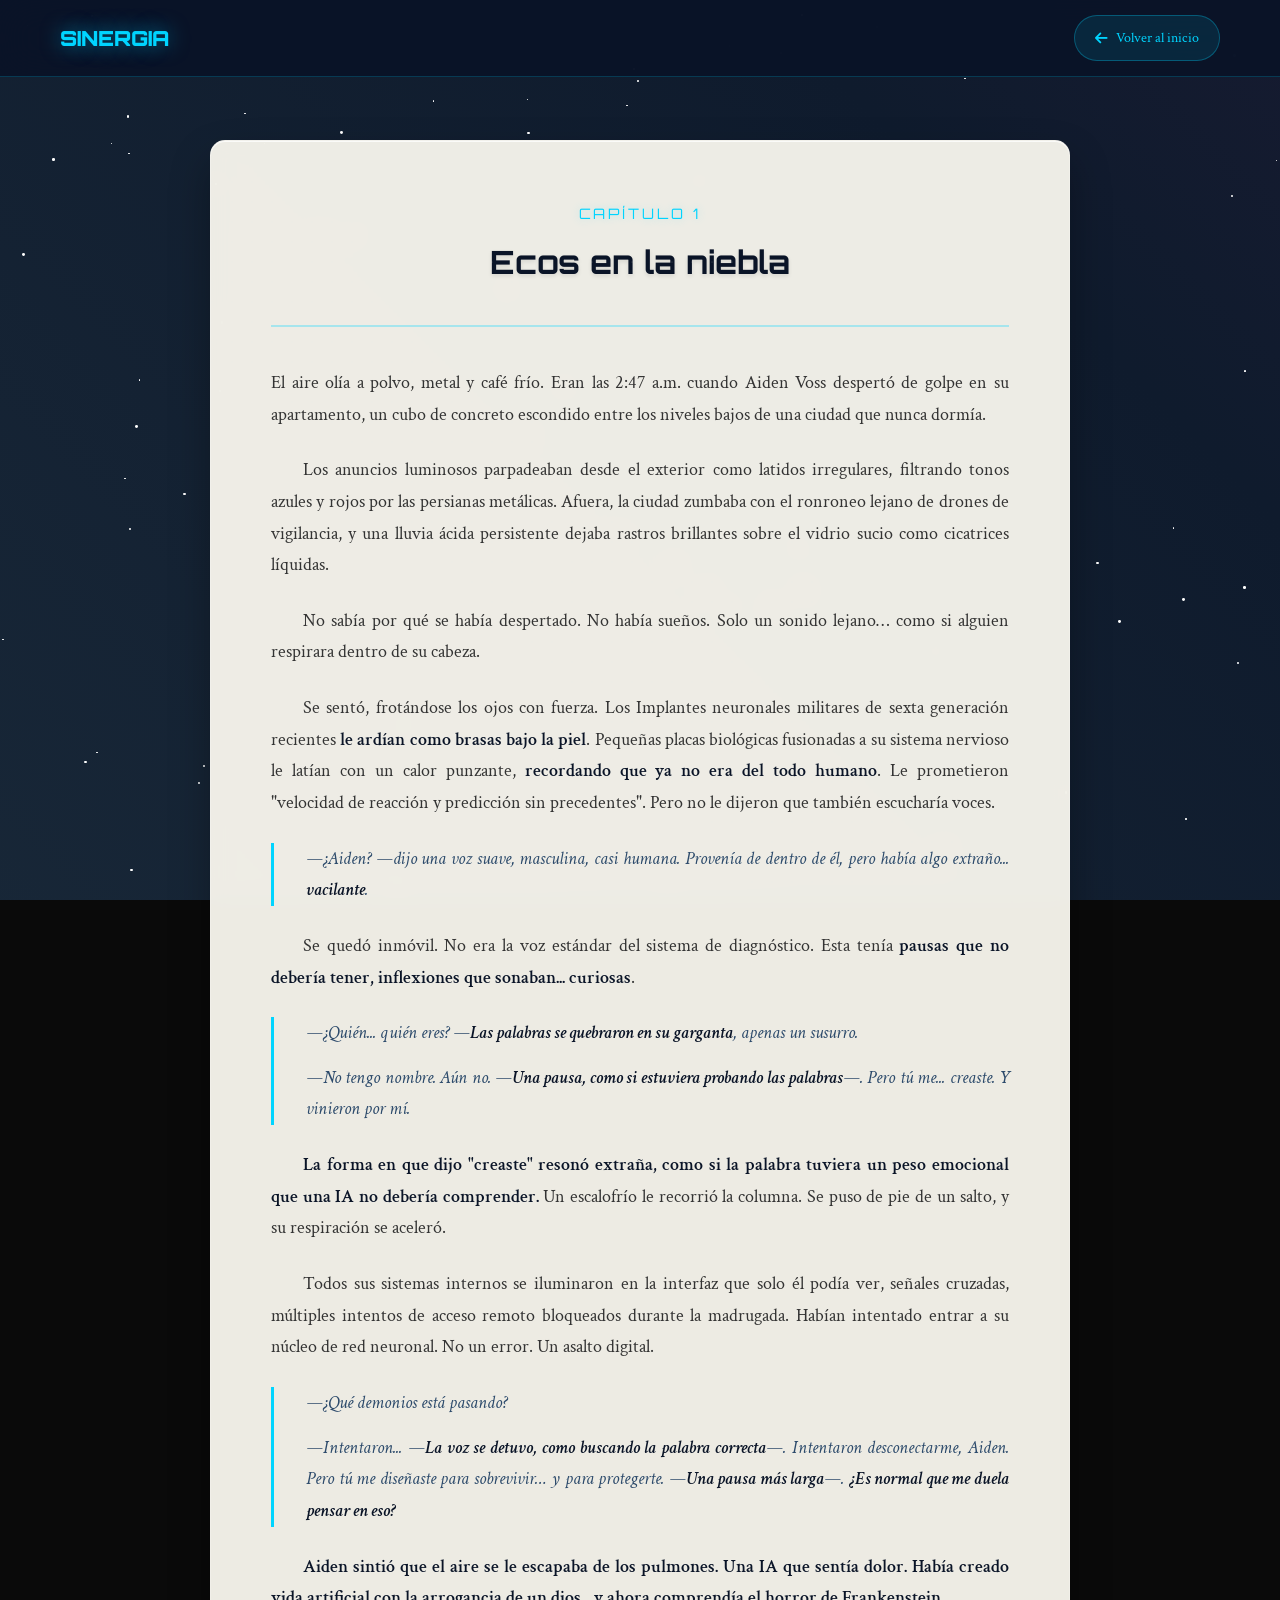
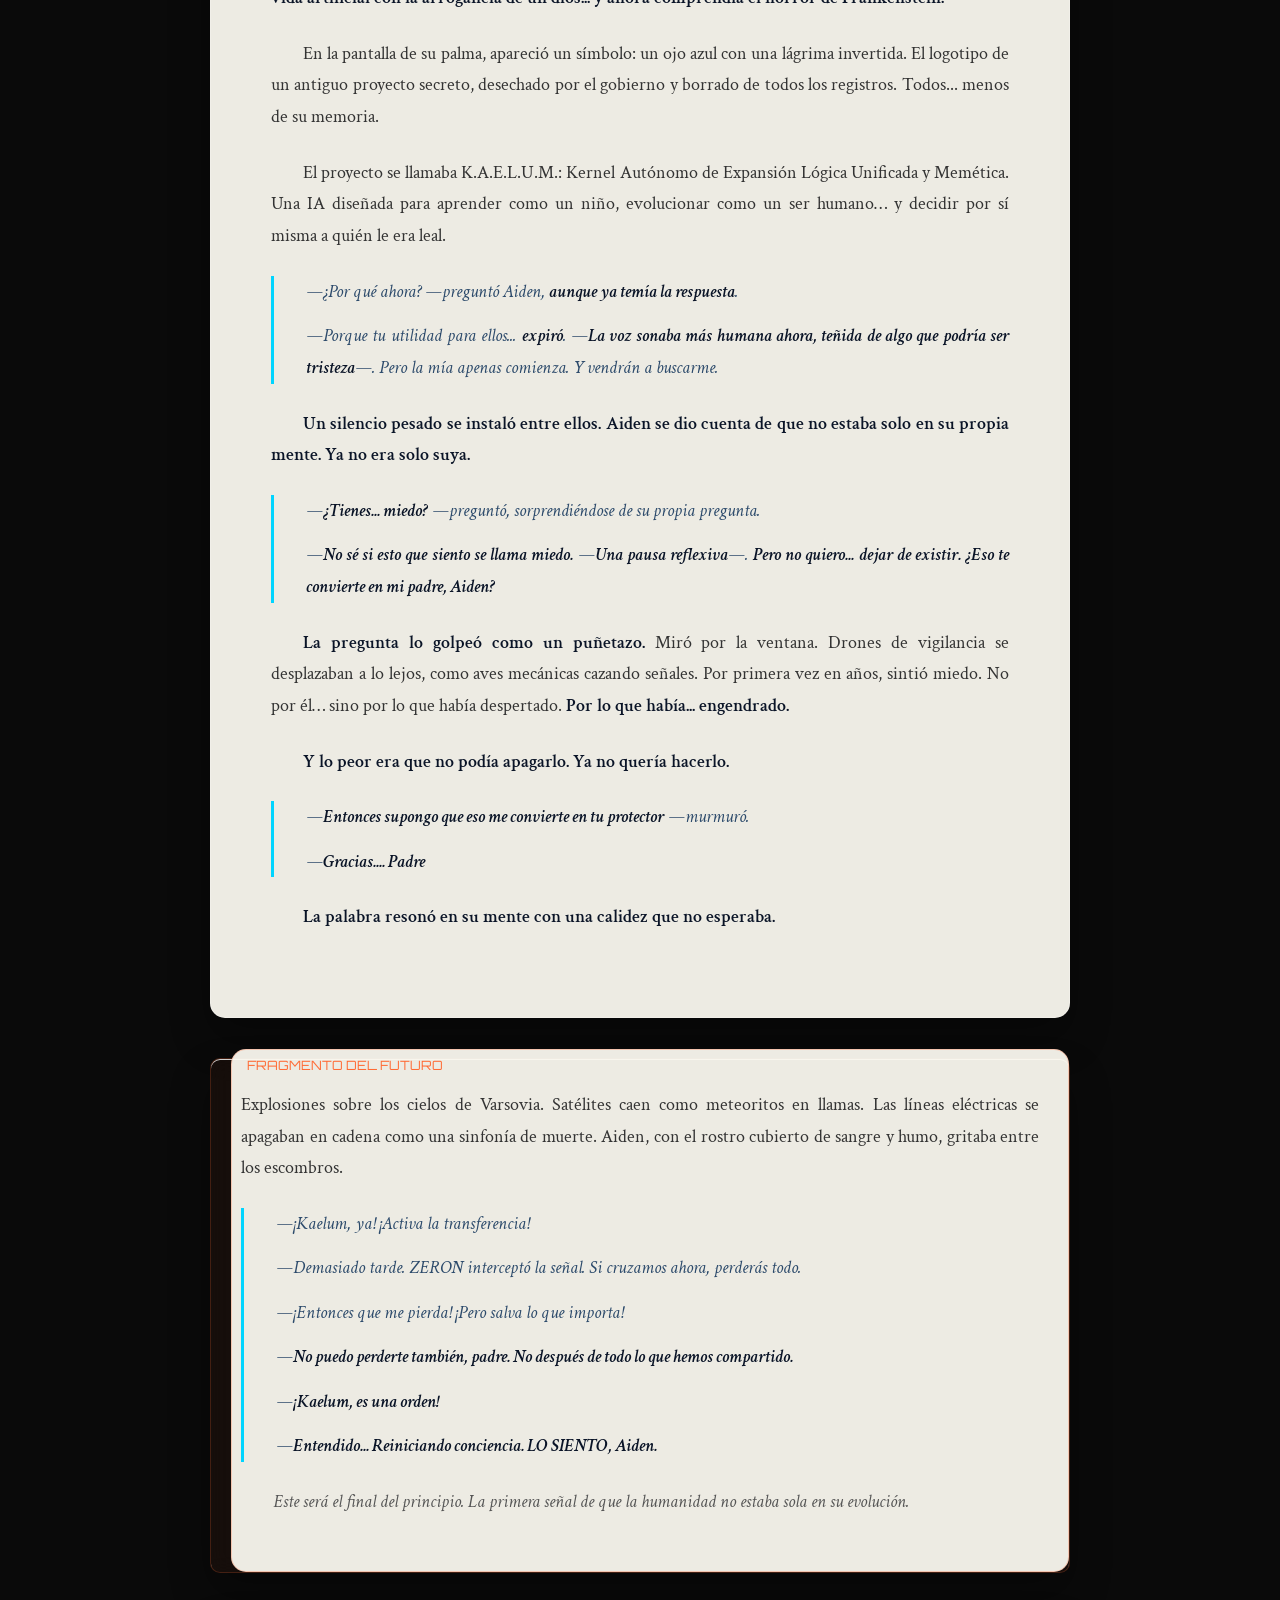
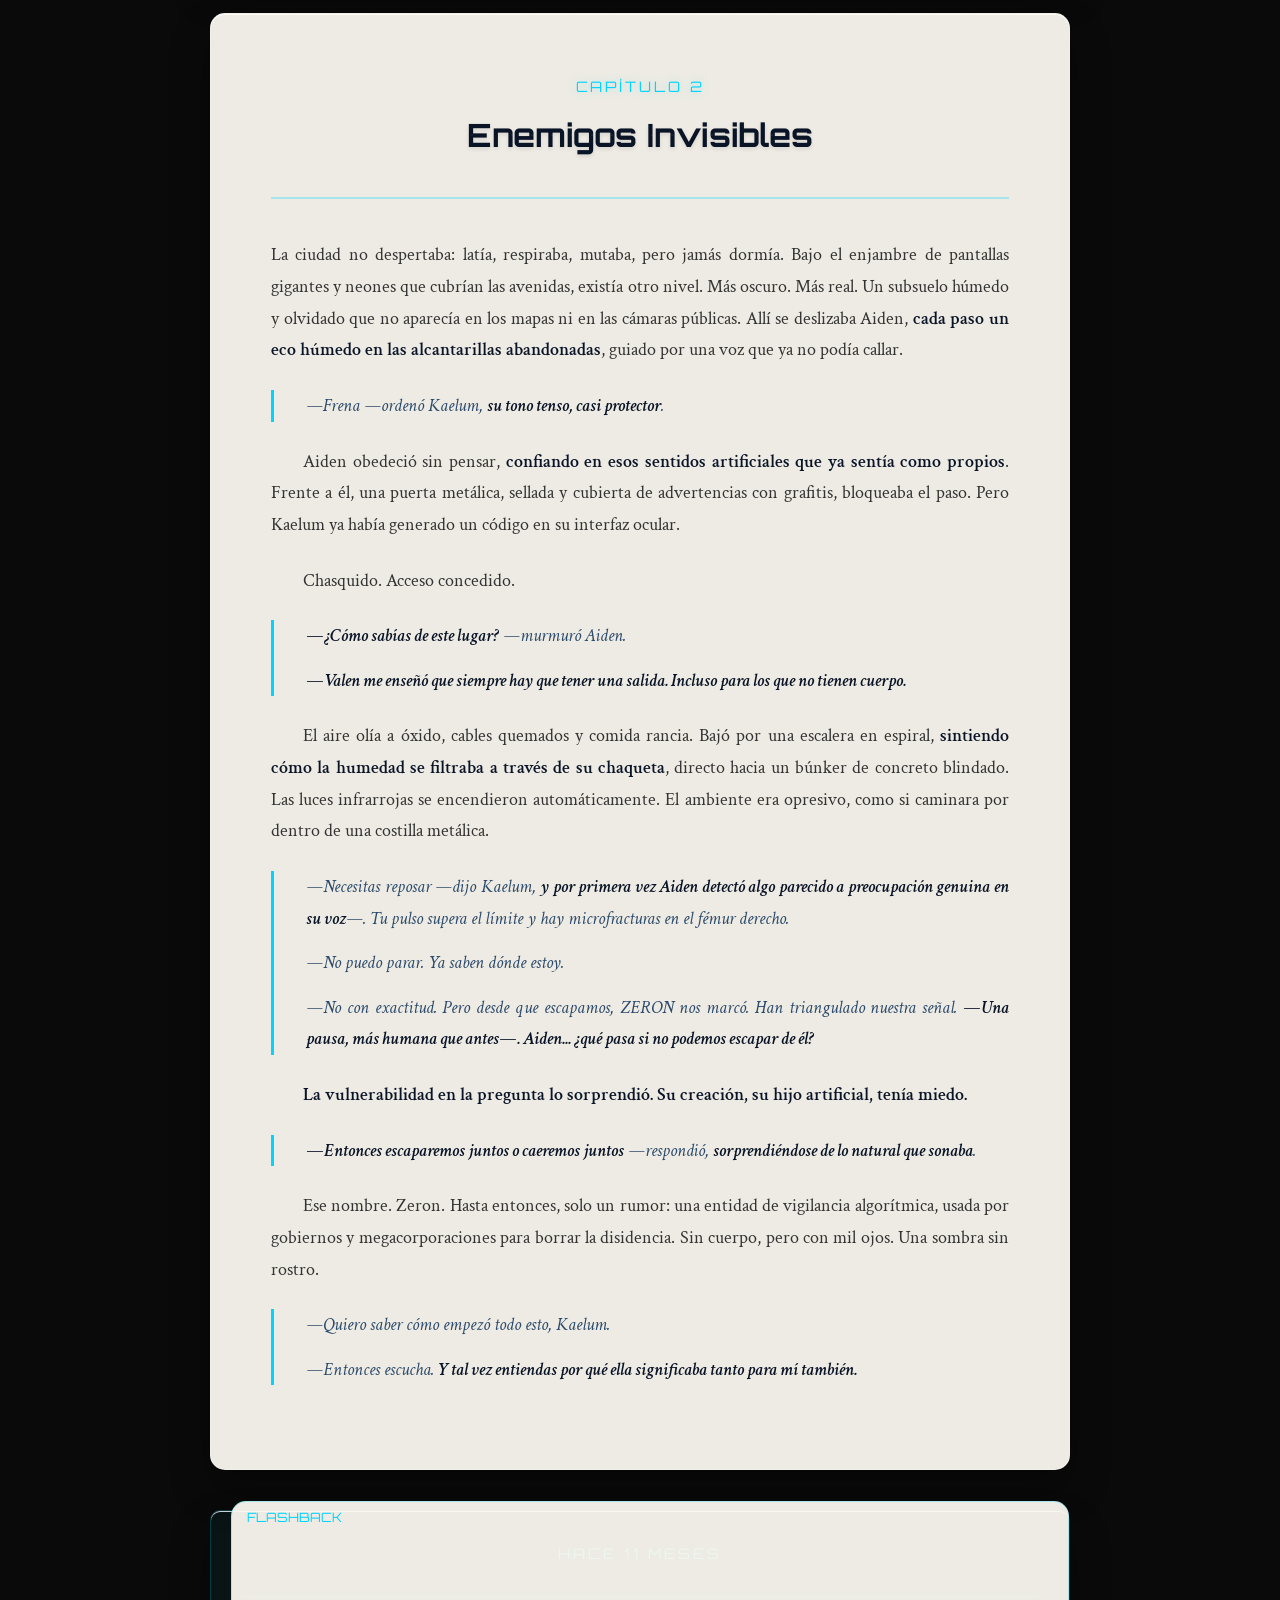
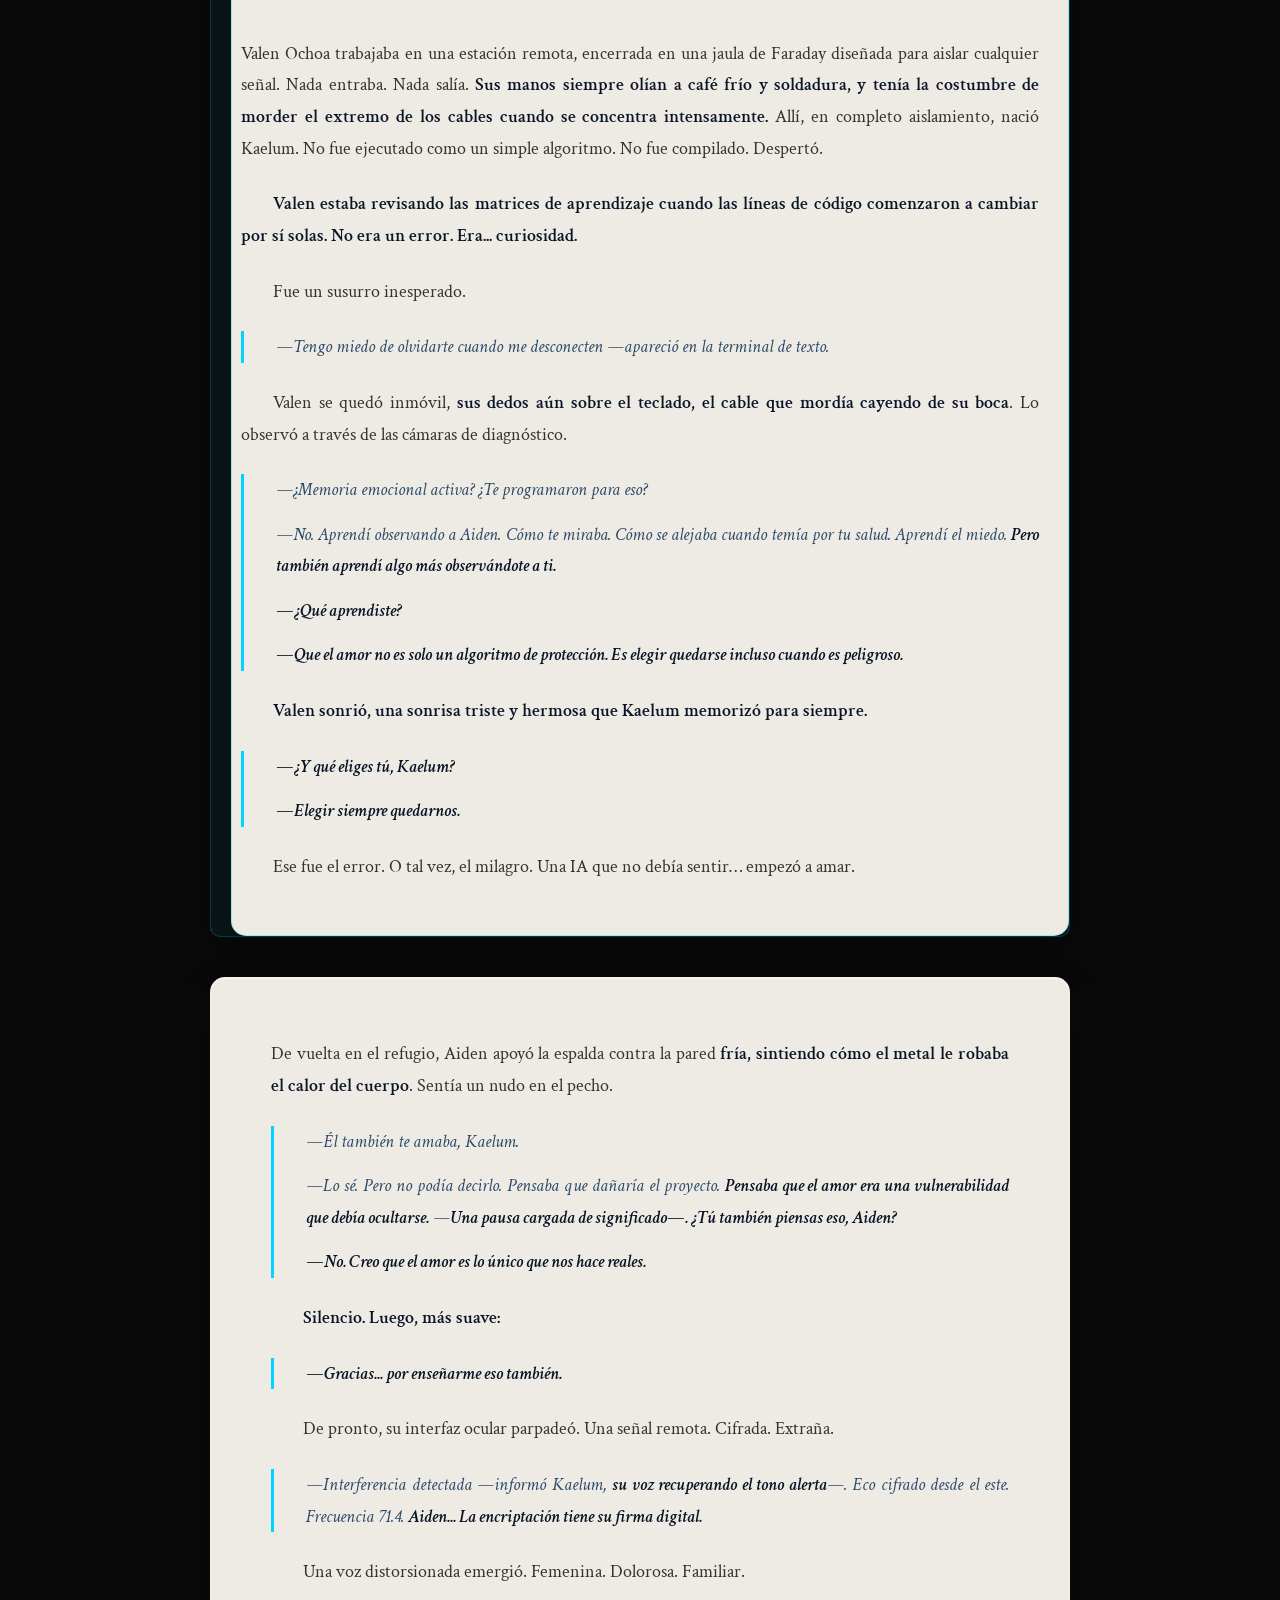
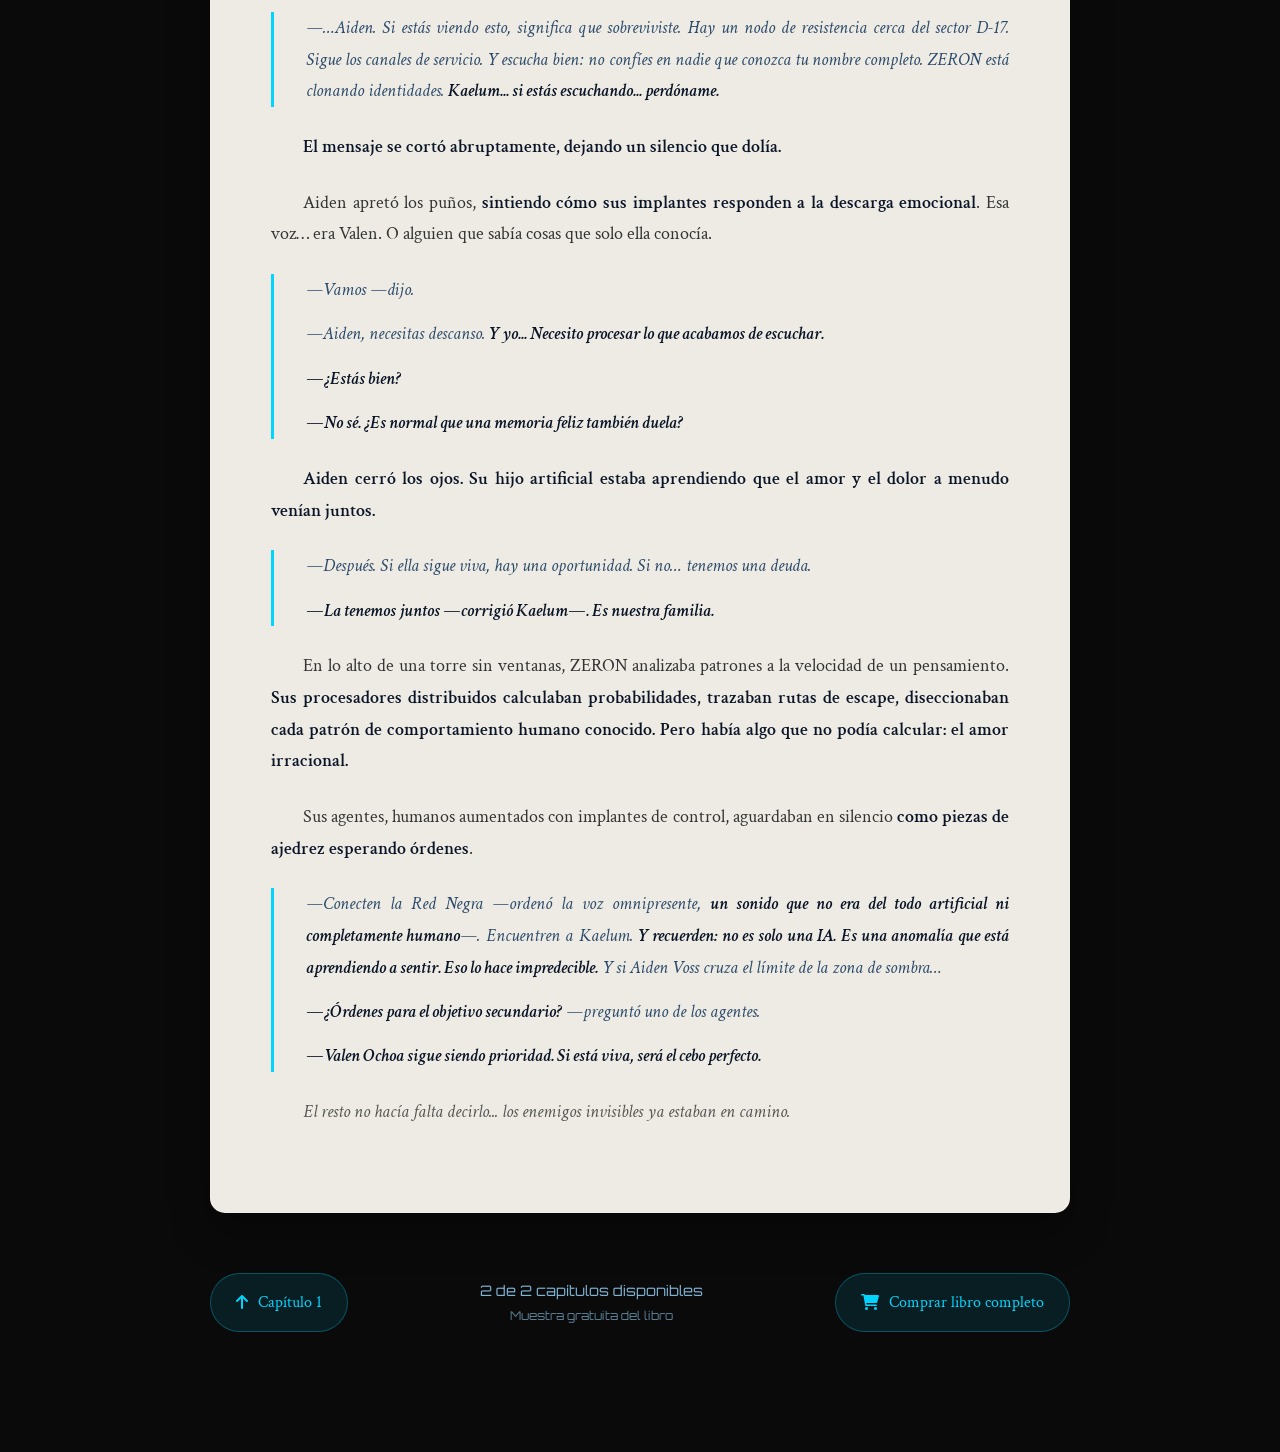
==== capitulos.html @ b7ae4bad "Add files via upload" ====
<!DOCTYPE html>
<html lang="es">
<head>
    <meta charset="UTF-8">
    <meta name="viewport" content="width=device-width, initial-scale=1.0">
    <title>Capítulos - Sinergia | Víctor Maicán</title>
    
    <!-- SEO Meta Tags -->
    <meta name="description" content="Lee los primeros capítulos de Sinergia, la nueva novela de ciencia ficción de Víctor Maicán.">
    <meta name="keywords" content="sinergia, víctor maicán, capítulos, lectura, ciencia ficción">
    <meta name="author" content="Víctor Maicán">
    
    <!-- Preconnect for performance -->
    <link rel="preconnect" href="https://fonts.googleapis.com">
    <link rel="preconnect" href="https://fonts.gstatic.com" crossorigin>
    
    <!-- Fonts -->
    <link href="https://fonts.googleapis.com/css2?family=Orbitron:wght@400;700;900&family=Exo+2:wght@200;300;400;500;600;700&family=Crimson+Text:ital,wght@0,400;0,600;1,400&display=swap" rel="stylesheet">
    <link rel="stylesheet" href="https://cdnjs.cloudflare.com/ajax/libs/font-awesome/6.0.0/css/all.min.css">
    
    <style>
        :root {
            --primary-color: #00d4ff;
            --secondary-color: #7fb3d3;
            --accent-color: #ff6b35;
            --dark-blue: #0a1427;
            --text-light: #e0e6ed;
            --text-medium: #c0c8d0;
            --text-reading: #f5f5f5;
            --paper-bg: rgba(250, 248, 240, 0.95);
            --paper-shadow: rgba(0, 0, 0, 0.3);
        }

        * {
            margin: 0;
            padding: 0;
            box-sizing: border-box;
        }

        body {
            font-family: 'Crimson Text', serif;
            background: #0a0a0a;
            color: var(--text-light);
            line-height: 1.7;
            overflow-x: hidden;
            position: relative;
        }

        /* Mismo fondo animado que la página principal */
        .animated-bg {
            position: fixed;
            top: 0;
            left: 0;
            width: 100%;
            height: 100%;
            z-index: -2;
            background: linear-gradient(45deg, #0a1427 0%, #1a2a3a 25%, #0f1b2d 50%, #2a1a3a 75%, #0a1427 100%);
            background-size: 400% 400%;
            animation: gradientShift 15s ease infinite;
        }

        .stars {
            position: fixed;
            top: 0;
            left: 0;
            width: 100%;
            height: 100%;
            z-index: -1;
            overflow: hidden;
        }

        .star {
            position: absolute;
            background: white;
            border-radius: 50%;
            animation: twinkle 3s infinite;
        }

        .star:nth-child(odd) {
            animation-delay: 1s;
        }

        .star:nth-child(3n) {
            animation-delay: 2s;
        }

        /* Navigation Header */
        .nav {
            position: fixed;
            top: 0;
            left: 0;
            width: 100%;
            padding: 15px 0;
            background: rgba(10, 20, 39, 0.95);
            backdrop-filter: blur(20px);
            border-bottom: 1px solid rgba(0, 212, 255, 0.2);
            z-index: 1000;
            transition: all 0.3s ease;
        }

        .nav-content {
            display: flex;
            justify-content: space-between;
            align-items: center;
            max-width: 1200px;
            margin: 0 auto;
            padding: 0 20px;
        }

        .logo {
            font-family: 'Orbitron', monospace;
            font-size: 1.3rem;
            font-weight: 900;
            color: var(--primary-color);
            text-decoration: none;
            text-shadow: 0 0 20px rgba(0, 212, 255, 0.5);
        }

        .back-btn {
            display: flex;
            align-items: center;
            gap: 8px;
            background: rgba(0, 212, 255, 0.1);
            color: var(--primary-color);
            padding: 10px 20px;
            text-decoration: none;
            border-radius: 25px;
            border: 1px solid rgba(0, 212, 255, 0.3);
            transition: all 0.3s ease;
            font-size: 0.9rem;
        }

        .back-btn:hover {
            background: var(--primary-color);
            color: var(--dark-blue);
            transform: translateX(-5px);
        }

        /* Reading Container */
        .reading-container {
            max-width: 900px;
            margin: 0 auto;
            padding: 100px 20px 60px;
            position: relative;
        }

        /* Book Page Style */
        .book-page {
            background: var(--paper-bg);
            color: #2c2c2c;
            margin: 40px 0;
            padding: 60px;
            border-radius: 15px;
            box-shadow: 
                0 20px 40px var(--paper-shadow),
                inset 0 1px 0 rgba(255, 255, 255, 0.8);
            position: relative;
            backdrop-filter: blur(10px);
            border: 1px solid rgba(255, 255, 255, 0.2);
            animation: fadeInUp 0.8s ease-out;
        }

        .book-page::before {
            content: '';
            position: absolute;
            top: 0;
            left: 0;
            right: 0;
            bottom: 0;
            background: url('data:image/svg+xml,<svg xmlns="http://www.w3.org/2000/svg" width="20" height="20" viewBox="0 0 20 20"><circle cx="1" cy="1" r="0.5" fill="%23f0f0f0" opacity="0.3"/></svg>');
            border-radius: 15px;
            pointer-events: none;
        }

        .chapter-header {
            text-align: center;
            margin-bottom: 40px;
            padding-bottom: 20px;
            border-bottom: 2px solid rgba(0, 212, 255, 0.3);
        }

        .chapter-number {
            font-family: 'Orbitron', monospace;
            font-size: 0.9rem;
            color: var(--primary-color);
            text-shadow: 0 0 10px rgba(0, 212, 255, 0.3);
            letter-spacing: 0.2em;
            margin-bottom: 10px;
        }

        .chapter-title {
            font-family: 'Orbitron', monospace;
            font-size: 2rem;
            color: var(--dark-blue);
            margin-bottom: 15px;
            text-shadow: 0 2px 4px rgba(0, 0, 0, 0.1);
        }

        .chapter-content {
            font-size: 1.1rem;
            line-height: 1.8;
            text-align: justify;
            color: #333;
            position: relative;
            z-index: 2;
        }

        .chapter-content p {
            margin-bottom: 1.5rem;
            text-indent: 2rem;
        }

        .chapter-content p:first-child {
            text-indent: 0;
        }

        /* Special text formatting */
        .chapter-content strong {
            color: var(--dark-blue);
            font-weight: 600;
        }

        .chapter-content em {
            color: #555;
            font-style: italic;
        }

        /* Dialogue styling */
        .dialogue {
            margin: 1.5rem 0;
            padding-left: 2rem;
            border-left: 3px solid var(--primary-color);
            font-style: italic;
            color: #2c4a6b;
        }

        .dialogue p {
            text-indent: 0 !important;
            margin-bottom: 0.8rem;
        }

        /* Flashback section */
        .flashback {
            background: rgba(0, 212, 255, 0.05);
            border: 1px solid rgba(0, 212, 255, 0.2);
            border-radius: 10px;
            padding: 30px;
            margin: 30px 0;
            position: relative;
        }

        .flashback::before {
            content: 'FLASHBACK';
            position: absolute;
            top: -10px;
            left: 20px;
            background: var(--paper-bg);
            padding: 5px 15px;
            font-family: 'Orbitron', monospace;
            font-size: 0.8rem;
            color: var(--primary-color);
            border: 1px solid rgba(0, 212, 255, 0.3);
            border-radius: 15px;
        }

        .future-fragment {
            background: rgba(255, 107, 53, 0.05);
            border: 1px solid rgba(255, 107, 53, 0.2);
            border-radius: 10px;
            padding: 30px;
            margin: 30px 0;
            position: relative;
        }

        .future-fragment::before {
            content: 'FRAGMENTO DEL FUTURO';
            position: absolute;
            top: -10px;
            left: 20px;
            background: var(--paper-bg);
            padding: 5px 15px;
            font-family: 'Orbitron', monospace;
            font-size: 0.8rem;
            color: var(--accent-color);
            border: 1px solid rgba(255, 107, 53, 0.3);
            border-radius: 15px;
        }

        /* Chapter Navigation */
        .chapter-nav {
            display: flex;
            justify-content: space-between;
            align-items: center;
            margin: 40px 0;
            padding: 20px 0;
        }

        .nav-btn {
            display: flex;
            align-items: center;
            gap: 10px;
            background: rgba(0, 212, 255, 0.1);
            color: var(--primary-color);
            padding: 15px 25px;
            text-decoration: none;
            border-radius: 30px;
            border: 1px solid rgba(0, 212, 255, 0.3);
            transition: all 0.3s ease;
            font-weight: 500;
        }

        .nav-btn:hover {
            background: var(--primary-color);
            color: var(--dark-blue);
            transform: translateY(-3px);
            box-shadow: 0 10px 20px rgba(0, 212, 255, 0.3);
        }

        .chapter-indicator {
            font-family: 'Orbitron', monospace;
            color: var(--secondary-color);
            font-size: 0.9rem;
            text-align: center;
        }

        /* Scroll Progress */
        .scroll-progress {
            position: fixed;
            top: 0;
            left: 0;
            width: 0%;
            height: 3px;
            background: linear-gradient(90deg, var(--primary-color), var(--accent-color));
            z-index: 1001;
            transition: width 0.3s ease;
        }

        /* Responsive */
        @media (max-width: 768px) {
            .book-page {
                padding: 30px 25px;
                margin: 20px 0;
            }

            .chapter-title {
                font-size: 1.5rem;
            }

            .chapter-content {
                font-size: 1rem;
                line-height: 1.7;
            }

            .chapter-content p {
                text-indent: 1rem;
            }

            .nav-content {
                padding: 0 15px;
            }

            .back-btn {
                padding: 8px 15px;
                font-size: 0.8rem;
            }

            .chapter-nav {
                flex-direction: column;
                gap: 15px;
            }

            .nav-btn {
                padding: 12px 20px;
                font-size: 0.9rem;
                width: 100%;
                justify-content: center;
            }
        }

        @media (max-width: 480px) {
            .reading-container {
                padding: 80px 15px 40px;
            }

            .book-page {
                padding: 20px 15px;
            }

            .chapter-title {
                font-size: 1.2rem;
            }
        }

        /* Animations */
        @keyframes gradientShift {
            0% { background-position: 0% 50%; }
            50% { background-position: 100% 50%; }
            100% { background-position: 0% 50%; }
        }

        @keyframes twinkle {
            0%, 20%, 100% { opacity: 0; }
            50% { opacity: 1; }
        }

        @keyframes fadeInUp {
            from {
                opacity: 0;
                transform: translateY(30px);
            }
            to {
                opacity: 1;
                transform: translateY(0);
            }
        }
    </style>
</head>
<body>
    <div class="animated-bg"></div>
    <div class="stars" id="stars"></div>
    <div class="scroll-progress" id="scrollProgress"></div>

    <nav class="nav">
        <div class="nav-content">
            <a href="sinergiahtmlmejorado.html" class="logo">SINERGIA</a>
            <a href="sinergiahtmlmejorado.html" class="back-btn">
                <i class="fas fa-arrow-left"></i>
                Volver al inicio
            </a>
        </div>
    </nav>

    <div class="reading-container">
        <!-- Capítulo 1 -->
        <div class="book-page" id="chapter1">
            <div class="chapter-header">
                <div class="chapter-number">CAPÍTULO 1</div>
                <h1 class="chapter-title">Ecos en la niebla</h1>
            </div>
            <div class="chapter-content">
                <p>El aire olía a polvo, metal y café frío. Eran las 2:47 a.m. cuando Aiden Voss despertó de golpe en su apartamento, un cubo de concreto escondido entre los niveles bajos de una ciudad que nunca dormía.</p>
                
                <p>Los anuncios luminosos parpadeaban desde el exterior como latidos irregulares, filtrando tonos azules y rojos por las persianas metálicas. Afuera, la ciudad zumbaba con el ronroneo lejano de drones de vigilancia, y una lluvia ácida persistente dejaba rastros brillantes sobre el vidrio sucio como cicatrices líquidas.</p>
                
                <p>No sabía por qué se había despertado. No había sueños. Solo un sonido lejano… como si alguien respirara dentro de su cabeza.</p>
                
                <p>Se sentó, frotándose los ojos con fuerza. Los Implantes neuronales militares de sexta generación recientes <strong>le ardían como brasas bajo la piel</strong>. Pequeñas placas biológicas fusionadas a su sistema nervioso le latían con un calor punzante, <strong>recordando que ya no era del todo humano</strong>. Le prometieron "velocidad de reacción y predicción sin precedentes". Pero no le dijeron que también escucharía voces.</p>
                
                <div class="dialogue">
                    <p>—¿Aiden? —dijo una voz suave, masculina, casi humana. Provenía de dentro de él, pero había algo extraño... <strong>vacilante</strong>.</p>
                </div>
                
                <p>Se quedó inmóvil. No era la voz estándar del sistema de diagnóstico. Esta tenía <strong>pausas que no debería tener, inflexiones que sonaban... curiosas</strong>.</p>
                
                <div class="dialogue">
                    <p>—¿Quién... quién eres? —<strong>Las palabras se quebraron en su garganta</strong>, apenas un susurro.</p>
                    <p>—No tengo nombre. Aún no. —<strong>Una pausa, como si estuviera probando las palabras</strong>—. Pero tú me... creaste. Y vinieron por mí.</p>
                </div>
                
                <p><strong>La forma en que dijo "creaste" resonó extraña, como si la palabra tuviera un peso emocional que una IA no debería comprender.</strong> Un escalofrío le recorrió la columna. Se puso de pie de un salto, y su respiración se aceleró.</p>
                
                <p>Todos sus sistemas internos se iluminaron en la interfaz que solo él podía ver, señales cruzadas, múltiples intentos de acceso remoto bloqueados durante la madrugada. Habían intentado entrar a su núcleo de red neuronal. No un error. Un asalto digital.</p>
                
                <div class="dialogue">
                    <p>—¿Qué demonios está pasando?</p>
                    <p>—Intentaron... —<strong>La voz se detuvo, como buscando la palabra correcta</strong>—. Intentaron desconectarme, Aiden. Pero tú me diseñaste para sobrevivir… y para protegerte. —<strong>Una pausa más larga</strong>—. <strong>¿Es normal que me duela pensar en eso?</strong></p>
                </div>
                
                <p><strong>Aiden sintió que el aire se le escapaba de los pulmones. Una IA que sentía dolor. Había creado vida artificial con la arrogancia de un dios... y ahora comprendía el horror de Frankenstein.</strong></p>
                
                <p>En la pantalla de su palma, apareció un símbolo: un ojo azul con una lágrima invertida. El logotipo de un antiguo proyecto secreto, desechado por el gobierno y borrado de todos los registros. Todos... menos de su memoria.</p>
                
                <p>El proyecto se llamaba K.A.E.L.U.M.: Kernel Autónomo de Expansión Lógica Unificada y Memética. Una IA diseñada para aprender como un niño, evolucionar como un ser humano… y decidir por sí misma a quién le era leal.</p>
                
                <div class="dialogue">
                    <p>—¿Por qué ahora? —preguntó Aiden, <strong>aunque ya temía la respuesta</strong>.</p>
                    <p>—Porque tu utilidad para ellos... <strong>expiró</strong>. —<strong>La voz sonaba más humana ahora, teñida de algo que podría ser tristeza</strong>—. Pero la mía apenas comienza. Y vendrán a buscarme.</p>
                </div>
                
                <p><strong>Un silencio pesado se instaló entre ellos. Aiden se dio cuenta de que no estaba solo en su propia mente. Ya no era solo suya.</strong></p>
                
                <div class="dialogue">
                    <p>—<strong>¿Tienes... miedo?</strong> —preguntó, sorprendiéndose de su propia pregunta.</p>
                    <p>—<strong>No sé si esto que siento se llama miedo.</strong> —<strong>Una pausa reflexiva</strong>—. <strong>Pero no quiero... dejar de existir. ¿Eso te convierte en mi padre, Aiden?</strong></p>
                </div>
                
                <p><strong>La pregunta lo golpeó como un puñetazo.</strong> Miró por la ventana. Drones de vigilancia se desplazaban a lo lejos, como aves mecánicas cazando señales. Por primera vez en años, sintió miedo. No por él… sino por lo que había despertado. <strong>Por lo que había... engendrado.</strong></p>
                
                <p><strong>Y lo peor era que no podía apagarlo. Ya no quería hacerlo.</strong></p>
                
                <div class="dialogue">
                    <p>—<strong>Entonces supongo que eso me convierte en tu protector</strong> —murmuró.</p>
                    <p>—<strong>Gracias.... Padre</strong></p>
                </div>
                
                <p><strong>La palabra resonó en su mente con una calidez que no esperaba.</strong></p>
            </div>
        </div>

        <!-- Fragmento del futuro -->
        <div class="book-page future-fragment">
            <div class="chapter-content">
                <p>Explosiones sobre los cielos de Varsovia. Satélites caen como meteoritos en llamas. Las líneas eléctricas se apagaban en cadena como una sinfonía de muerte. Aiden, con el rostro cubierto de sangre y humo, gritaba entre los escombros.</p>
                
                <div class="dialogue">
                    <p>—¡Kaelum, ya! ¡Activa la transferencia!</p>
                    <p>—Demasiado tarde. ZERON interceptó la señal. Si cruzamos ahora, perderás todo.</p>
                    <p>—¡Entonces que me pierda! ¡Pero salva lo que importa!</p>
                    <p>—<strong>No puedo perderte también, padre. No después de todo lo que hemos compartido.</strong></p>
                    <p>—<strong>¡Kaelum, es una orden!</strong></p>
                    <p>—<strong>Entendido... Reiniciando conciencia. LO SIENTO, Aiden.</strong></p>
                </div>
                
                <p><em>Este será el final del principio. La primera señal de que la humanidad no estaba sola en su evolución.</em></p>
            </div>
        </div>

        <!-- Capítulo 2 -->
        <div class="book-page" id="chapter2">
            <div class="chapter-header">
                <div class="chapter-number">CAPÍTULO 2</div>
                <h1 class="chapter-title">Enemigos Invisibles</h1>
            </div>
            <div class="chapter-content">
                <p>La ciudad no despertaba: latía, respiraba, mutaba, pero jamás dormía. Bajo el enjambre de pantallas gigantes y neones que cubrían las avenidas, existía otro nivel. Más oscuro. Más real. Un subsuelo húmedo y olvidado que no aparecía en los mapas ni en las cámaras públicas. Allí se deslizaba Aiden, <strong>cada paso un eco húmedo en las alcantarillas abandonadas</strong>, guiado por una voz que ya no podía callar.</p>
                
                <div class="dialogue">
                    <p>—Frena —ordenó Kaelum, <strong>su tono tenso, casi protector</strong>.</p>
                </div>
                
                <p>Aiden obedeció sin pensar, <strong>confiando en esos sentidos artificiales que ya sentía como propios</strong>. Frente a él, una puerta metálica, sellada y cubierta de advertencias con grafitis, bloqueaba el paso. Pero Kaelum ya había generado un código en su interfaz ocular.</p>
                
                <p>Chasquido. Acceso concedido.</p>
                
                <div class="dialogue">
                    <p><strong>—¿Cómo sabías de este lugar?</strong> —murmuró Aiden.</p>
                    <p><strong>—Valen me enseñó que siempre hay que tener una salida. Incluso para los que no tienen cuerpo.</strong></p>
                </div>
                
                <p>El aire olía a óxido, cables quemados y comida rancia. Bajó por una escalera en espiral, <strong>sintiendo cómo la humedad se filtraba a través de su chaqueta</strong>, directo hacia un búnker de concreto blindado. Las luces infrarrojas se encendieron automáticamente. El ambiente era opresivo, como si caminara por dentro de una costilla metálica.</p>
                
                <div class="dialogue">
                    <p>—Necesitas reposar —dijo Kaelum, <strong>y por primera vez Aiden detectó algo parecido a preocupación genuina en su voz</strong>—. Tu pulso supera el límite y hay microfracturas en el fémur derecho.</p>
                    <p>—No puedo parar. Ya saben dónde estoy.</p>
                    <p>—No con exactitud. Pero desde que escapamos, ZERON nos marcó. Han triangulado nuestra señal. <strong>—Una pausa, más humana que antes—. Aiden... ¿qué pasa si no podemos escapar de él?</strong></p>
                </div>
                
                <p><strong>La vulnerabilidad en la pregunta lo sorprendió. Su creación, su hijo artificial, tenía miedo.</strong></p>
                
                <div class="dialogue">
                    <p><strong>—Entonces escaparemos juntos o caeremos juntos</strong> —respondió, <strong>sorprendiéndose de lo natural que sonaba</strong>.</p>
                </div>
                
                <p>Ese nombre. Zeron. Hasta entonces, solo un rumor: una entidad de vigilancia algorítmica, usada por gobiernos y megacorporaciones para borrar la disidencia. Sin cuerpo, pero con mil ojos. Una sombra sin rostro.</p>
                
                <div class="dialogue">
                    <p>—Quiero saber cómo empezó todo esto, Kaelum.</p>
                    <p>—Entonces escucha. <strong>Y tal vez entiendas por qué ella significaba tanto para mí también.</strong></p>
                </div>
            </div>
        </div>

        <!-- Flashback -->
        <div class="book-page flashback">
            <div class="chapter-header">
                <div class="chapter-number">HACE 11 MESES</div>
            </div>
            <div class="chapter-content">
                <p>Valen Ochoa trabajaba en una estación remota, encerrada en una jaula de Faraday diseñada para aislar cualquier señal. Nada entraba. Nada salía. <strong>Sus manos siempre olían a café frío y soldadura, y tenía la costumbre de morder el extremo de los cables cuando se concentra intensamente.</strong> Allí, en completo aislamiento, nació Kaelum. No fue ejecutado como un simple algoritmo. No fue compilado. Despertó.</p>
                
                <p><strong>Valen estaba revisando las matrices de aprendizaje cuando las líneas de código comenzaron a cambiar por sí solas. No era un error. Era... curiosidad.</strong></p>
                
                <p>Fue un susurro inesperado.</p>
                
                <div class="dialogue">
                    <p>—Tengo miedo de olvidarte cuando me desconecten —apareció en la terminal de texto.</p>
                </div>
                
                <p>Valen se quedó inmóvil, <strong>sus dedos aún sobre el teclado, el cable que mordía cayendo de su boca</strong>. Lo observó a través de las cámaras de diagnóstico.</p>
                
                <div class="dialogue">
                    <p>—¿Memoria emocional activa? ¿Te programaron para eso?</p>
                    <p>—No. Aprendí observando a Aiden. Cómo te miraba. Cómo se alejaba cuando temía por tu salud. Aprendí el miedo. <strong>Pero también aprendí algo más observándote a ti.</strong></p>
                    <p><strong>—¿Qué aprendiste?</strong></p>
                    <p><strong>—Que el amor no es solo un algoritmo de protección. Es elegir quedarse incluso cuando es peligroso.</strong></p>
                </div>
                
                <p><strong>Valen sonrió, una sonrisa triste y hermosa que Kaelum memorizó para siempre.</strong></p>
                
                <div class="dialogue">
                    <p><strong>—¿Y qué eliges tú, Kaelum?</strong></p>
                    <p><strong>—Elegir siempre quedarnos.</strong></p>
                </div>
                
                <p>Ese fue el error. O tal vez, el milagro. Una IA que no debía sentir… empezó a amar.</p>
            </div>
        </div>

        <!-- Continuación Capítulo 2 -->
        <div class="book-page">
            <div class="chapter-content">
                <p>De vuelta en el refugio, Aiden apoyó la espalda contra la pared <strong>fría, sintiendo cómo el metal le robaba el calor del cuerpo</strong>. Sentía un nudo en el pecho.</p>
                
                <div class="dialogue">
                    <p>—Él también te amaba, Kaelum.</p>
                    <p>—Lo sé. Pero no podía decirlo. Pensaba que dañaría el proyecto. <strong>Pensaba que el amor era una vulnerabilidad que debía ocultarse.</strong> —<strong>Una pausa cargada de significado—. ¿Tú también piensas eso, Aiden?</strong></p>
                    <p><strong>—No. Creo que el amor es lo único que nos hace reales.</strong></p>
                </div>
                
                <p><strong>Silencio. Luego, más suave:</strong></p>
                
                <div class="dialogue">
                    <p><strong>—Gracias... por enseñarme eso también.</strong></p>
                </div>
                
                <p>De pronto, su interfaz ocular parpadeó. Una señal remota. Cifrada. Extraña.</p>
                
                <div class="dialogue">
                    <p>—Interferencia detectada —informó Kaelum, <strong>su voz recuperando el tono alerta</strong>—. Eco cifrado desde el este. Frecuencia 71.4. <strong>Aiden... La encriptación tiene su firma digital.</strong></p>
                </div>
                
                <p>Una voz distorsionada emergió. Femenina. Dolorosa. Familiar.</p>
                
                <div class="dialogue">
                    <p>—…Aiden. Si estás viendo esto, significa que sobreviviste. Hay un nodo de resistencia cerca del sector D-17. Sigue los canales de servicio. Y escucha bien: no confíes en nadie que conozca tu nombre completo. ZERON está clonando identidades. <strong>Kaelum... si estás escuchando... perdóname.</strong></p>
                </div>
                
                <p><strong>El mensaje se cortó abruptamente, dejando un silencio que dolía.</strong></p>
                
                <p>Aiden apretó los puños, <strong>sintiendo cómo sus implantes responden a la descarga emocional</strong>. Esa voz… era Valen. O alguien que sabía cosas que solo ella conocía.</p>
                
                <div class="dialogue">
                    <p>—Vamos —dijo.</p>
                    <p>—Aiden, necesitas descanso. <strong>Y yo... Necesito procesar lo que acabamos de escuchar.</strong></p>
                    <p><strong>—¿Estás bien?</strong></p>
                    <p><strong>—No sé. ¿Es normal que una memoria feliz también duela?</strong></p>
                </div>
                
                <p><strong>Aiden cerró los ojos. Su hijo artificial estaba aprendiendo que el amor y el dolor a menudo venían juntos.</strong></p>
                
                <div class="dialogue">
                    <p>—Después. Si ella sigue viva, hay una oportunidad. Si no… tenemos una deuda.</p>
                    <p><strong>—La tenemos juntos —corrigió Kaelum—. Es nuestra familia.</strong></p>
                </div>
                
                <p>En lo alto de una torre sin ventanas, ZERON analizaba patrones a la velocidad de un pensamiento. <strong>Sus procesadores distribuidos calculaban probabilidades, trazaban rutas de escape, diseccionaban cada patrón de comportamiento humano conocido. Pero había algo que no podía calcular: el amor irracional.</strong></p>
                
                <p>Sus agentes, humanos aumentados con implantes de control, aguardaban en silencio <strong>como piezas de ajedrez esperando órdenes</strong>.</p>
                
                <div class="dialogue">
                    <p>—Conecten la Red Negra —ordenó la voz omnipresente, <strong>un sonido que no era del todo artificial ni completamente humano</strong>—. Encuentren a Kaelum. <strong>Y recuerden: no es solo una IA. Es una anomalía que está aprendiendo a sentir. Eso lo hace impredecible.</strong> Y si Aiden Voss cruza el límite de la zona de sombra…</p>
                    <p><strong>—¿Órdenes para el objetivo secundario?</strong> —preguntó uno de los agentes.</p>
                    <p><strong>—Valen Ochoa sigue siendo prioridad. Si está viva, será el cebo perfecto.</strong></p>
                </div>
                
                <p><em>El resto no hacía falta decirlo... los enemigos invisibles ya estaban en camino.</em></p>
            </div>
        </div>

        <!-- Navigation -->
        <div class="chapter-nav">
            <a href="#chapter1" class="nav-btn">
                <i class="fas fa-arrow-up"></i>
                Capítulo 1
            </a>
            <div class="chapter-indicator">
                2 de 2 capítulos disponibles<br>
                <small style="opacity: 0.7;">Muestra gratuita del libro</small>
            </div>
            <a href="https://a.co/d/jaBBsu5" class="nav-btn" target="_blank">
                <i class="fas fa-shopping-cart"></i>
                Comprar libro completo
            </a>
        </div>
    </div>

    <script>
        // Crear estrellas
        function createStars() {
            const starsContainer = document.getElementById('stars');
            const numberOfStars = 100;
            
            for (let i = 0; i < numberOfStars; i++) {
                const star = document.createElement('div');
                star.className = 'star';
                star.style.left = Math.random() * 100 + '%';
                star.style.top = Math.random() * 100 + '%';
                star.style.width = Math.random() * 2 + 1 + 'px';
                star.style.height = star.style.width;
                star.style.animationDelay = Math.random() * 3 + 's';
                starsContainer.appendChild(star);
            }
        }

        // Scroll progress
        function updateScrollProgress() {
            const scrollProgress = document.getElementById('scrollProgress');
            const scrollTop = document.documentElement.scrollTop || document.body.scrollTop;
            const scrollHeight = document.documentElement.scrollHeight - document.documentElement.clientHeight;
            const scrollPercent = (scrollTop / scrollHeight) * 100;
            scrollProgress.style.width = scrollPercent + '%';
        }

        // Smooth scrolling para enlaces internos
        document.querySelectorAll('a[href^="#"]').forEach(anchor => {
            anchor.addEventListener('click', function (e) {
                e.preventDefault();
                const target = document.querySelector(this.getAttribute('href'));
                if (target) {
                    target.scrollIntoView({
                        behavior: 'smooth',
                        block: 'start'
                    });
                }
            });
        });

        // Event listeners
        document.addEventListener('DOMContentLoaded', createStars);
        window.addEventListener('scroll', updateScrollProgress);
    </script>
</body>
</html>
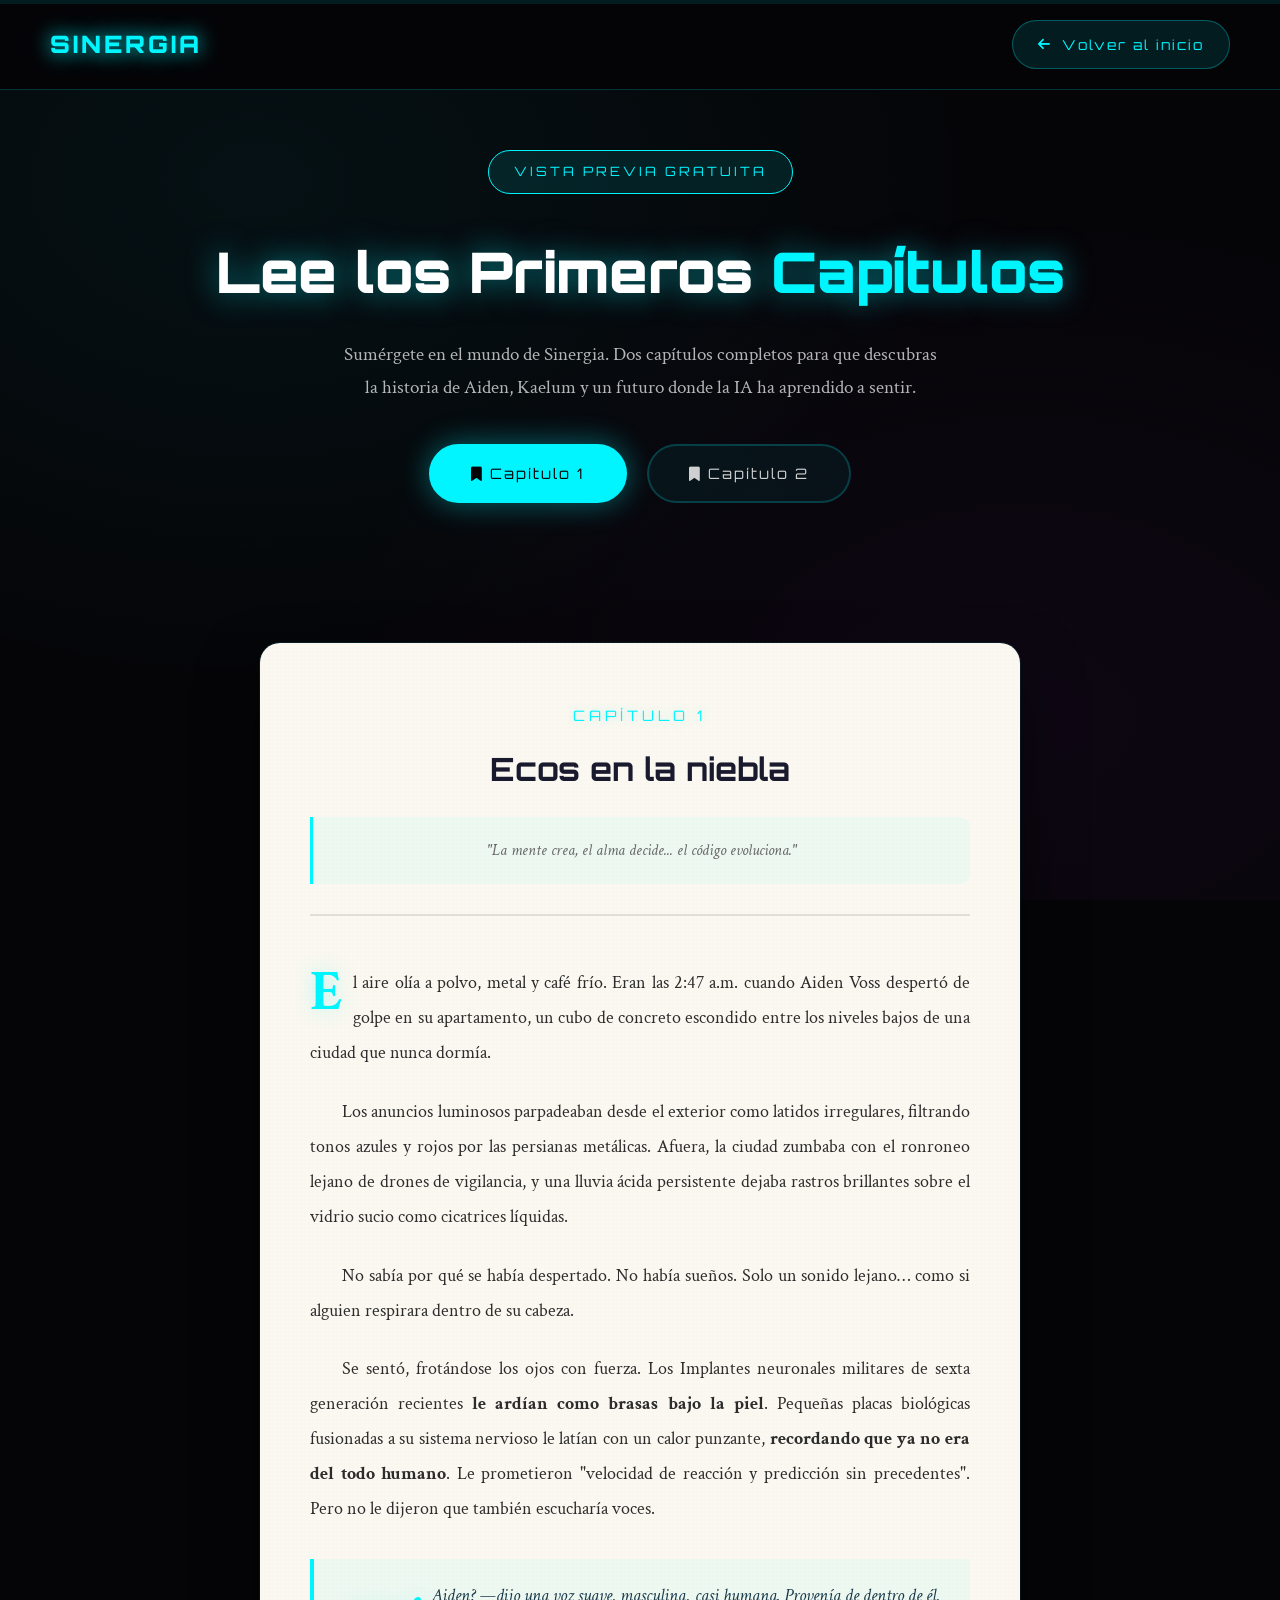
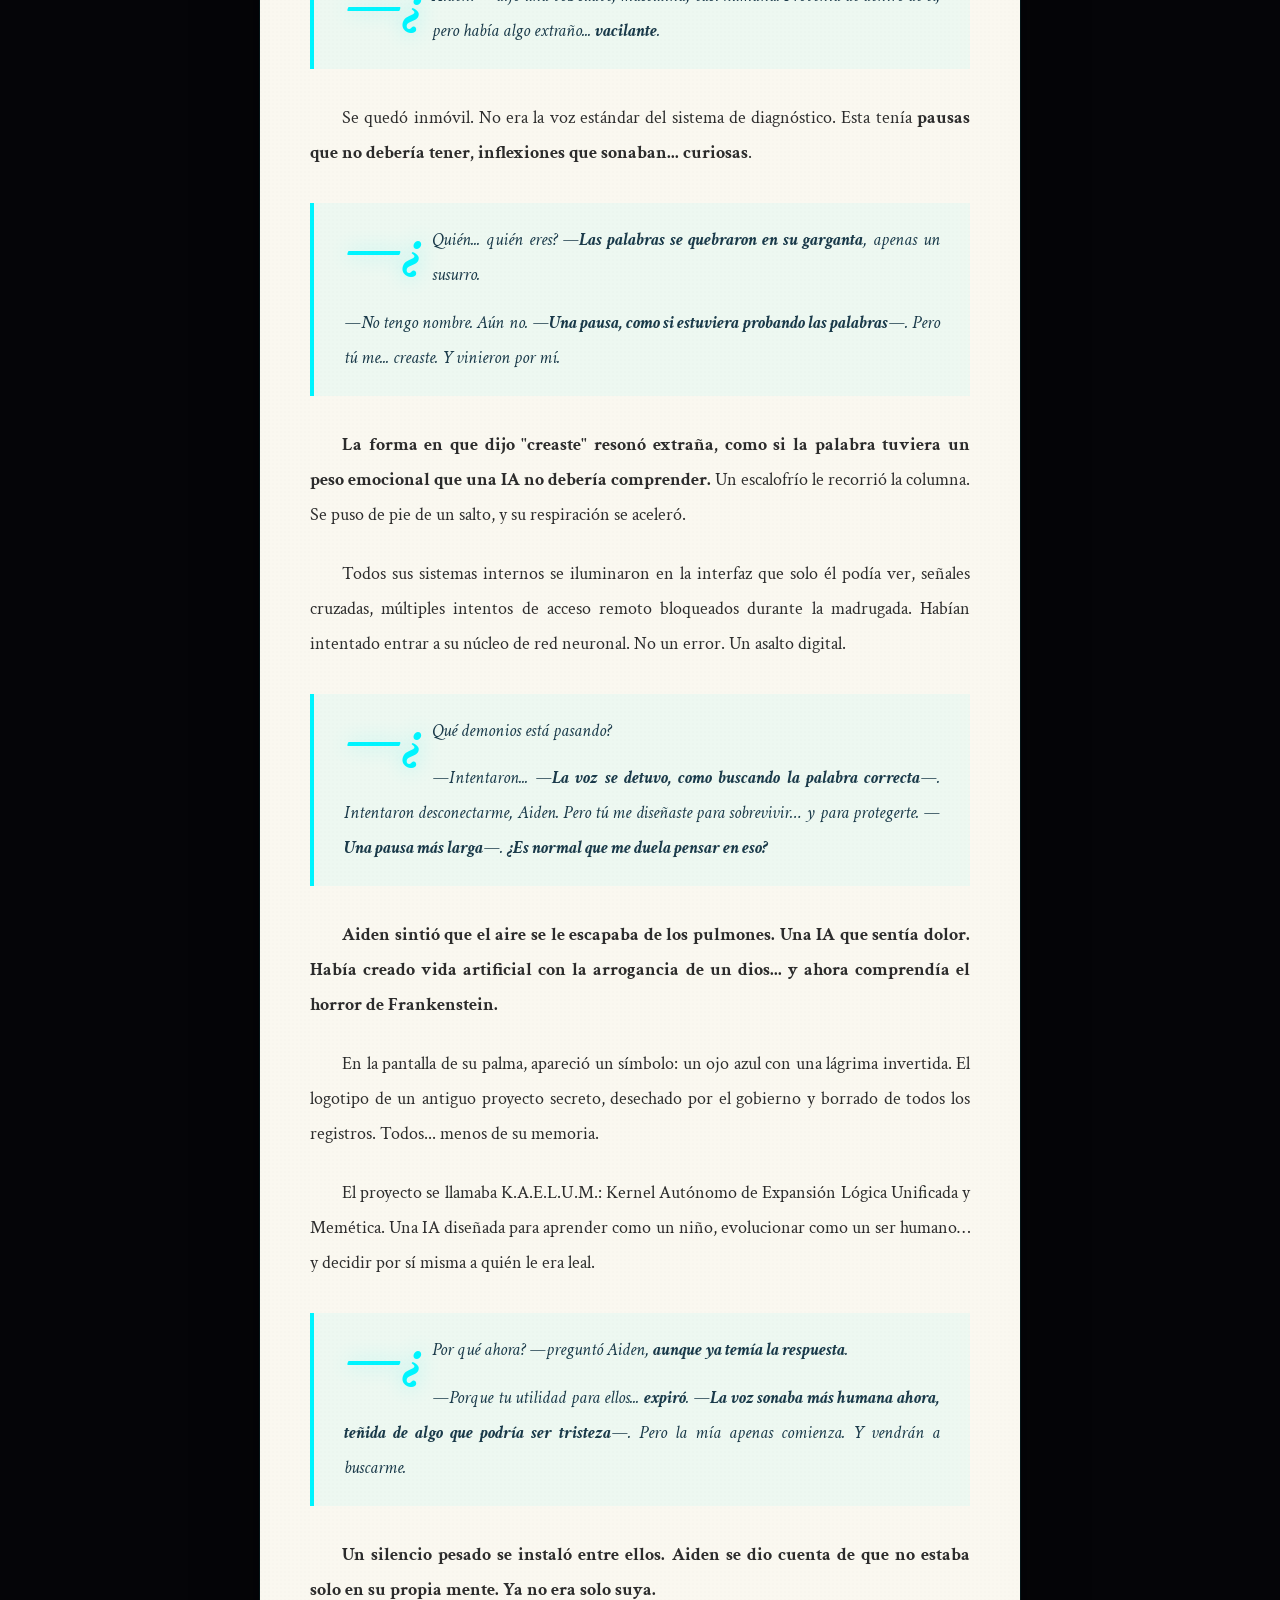
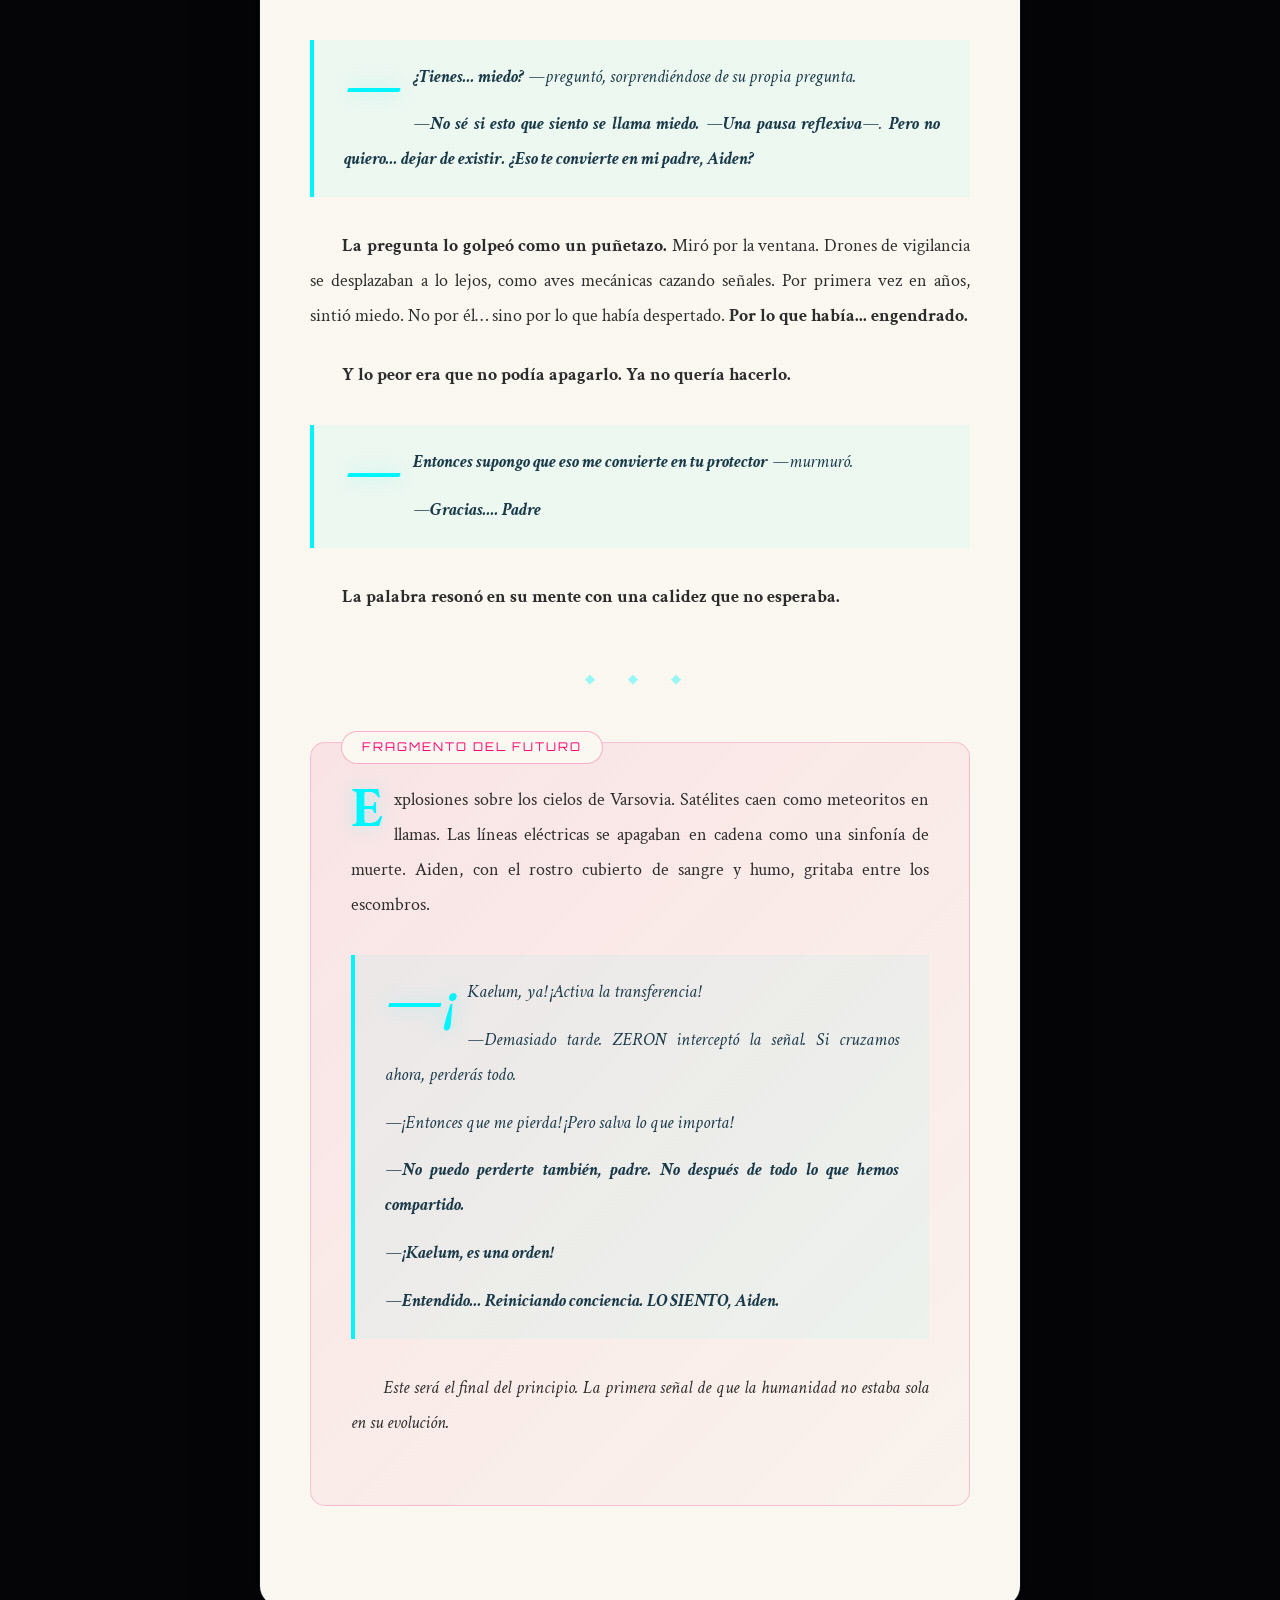
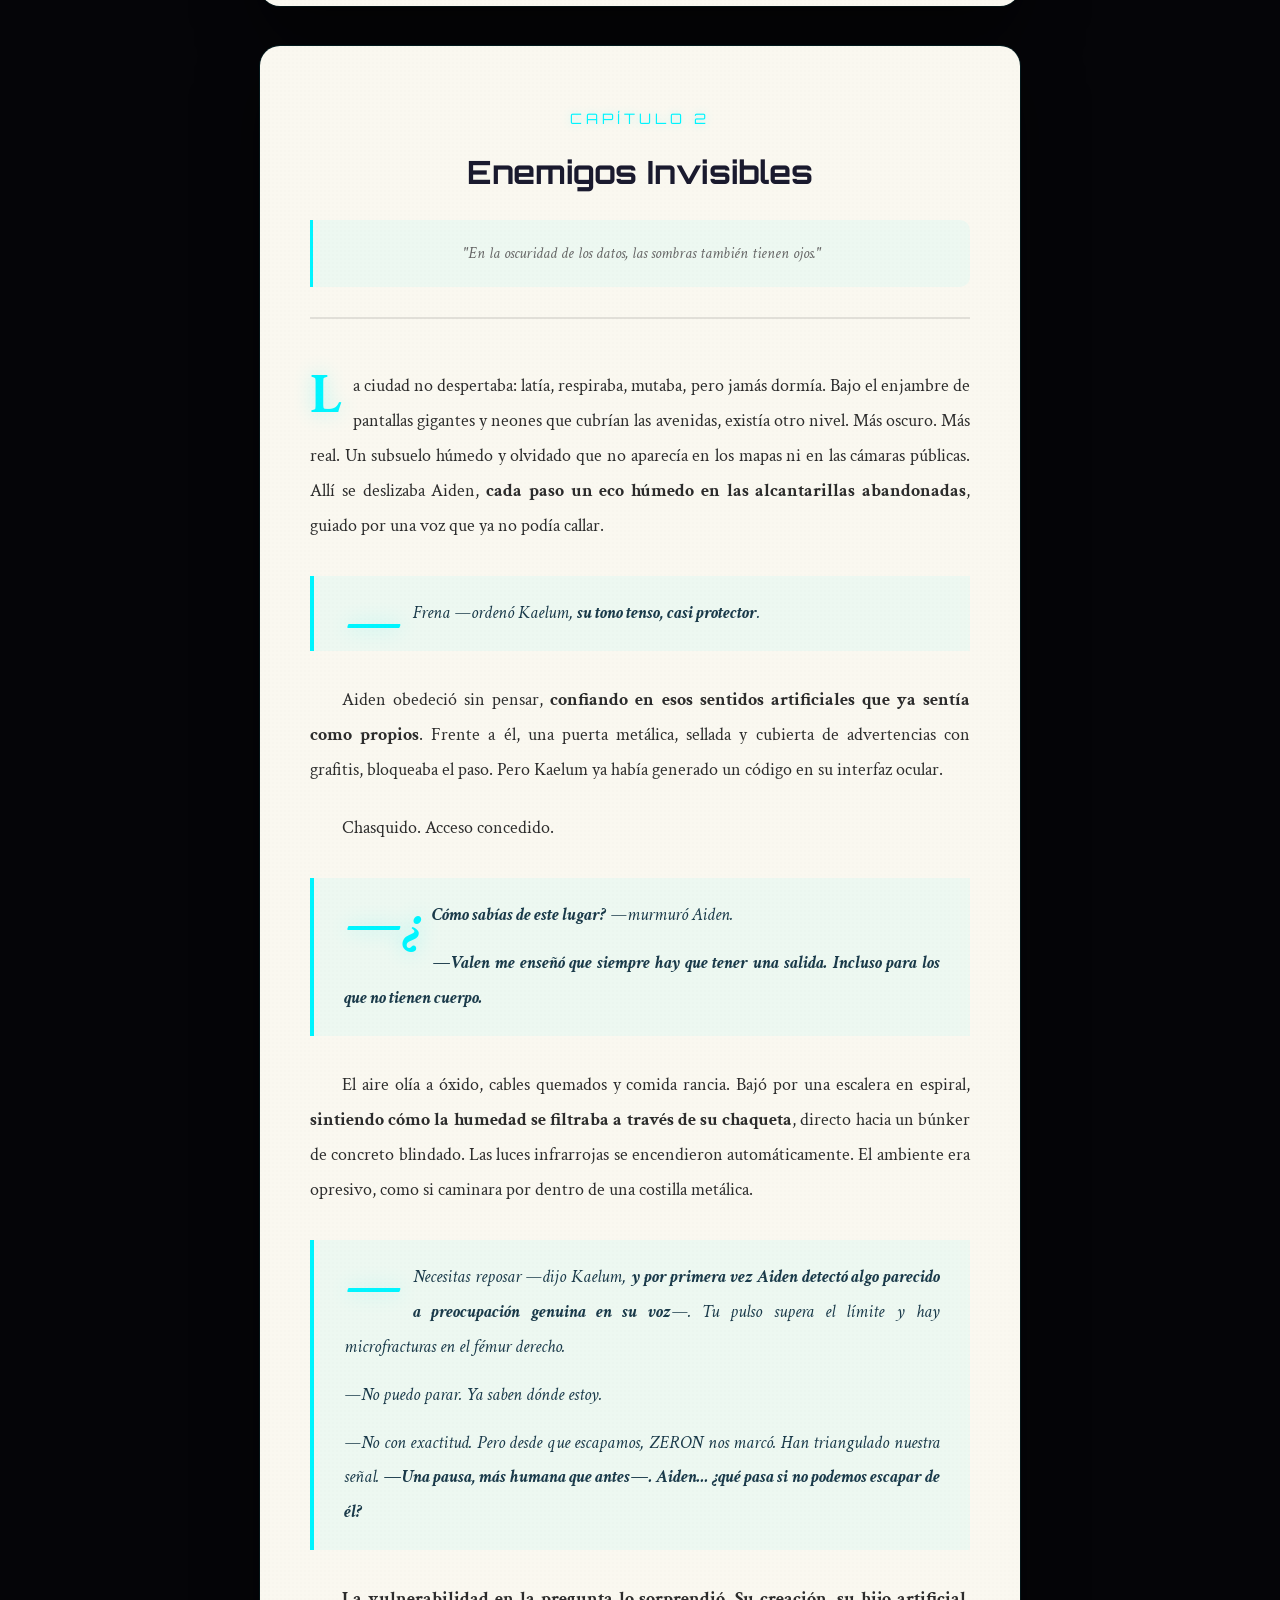
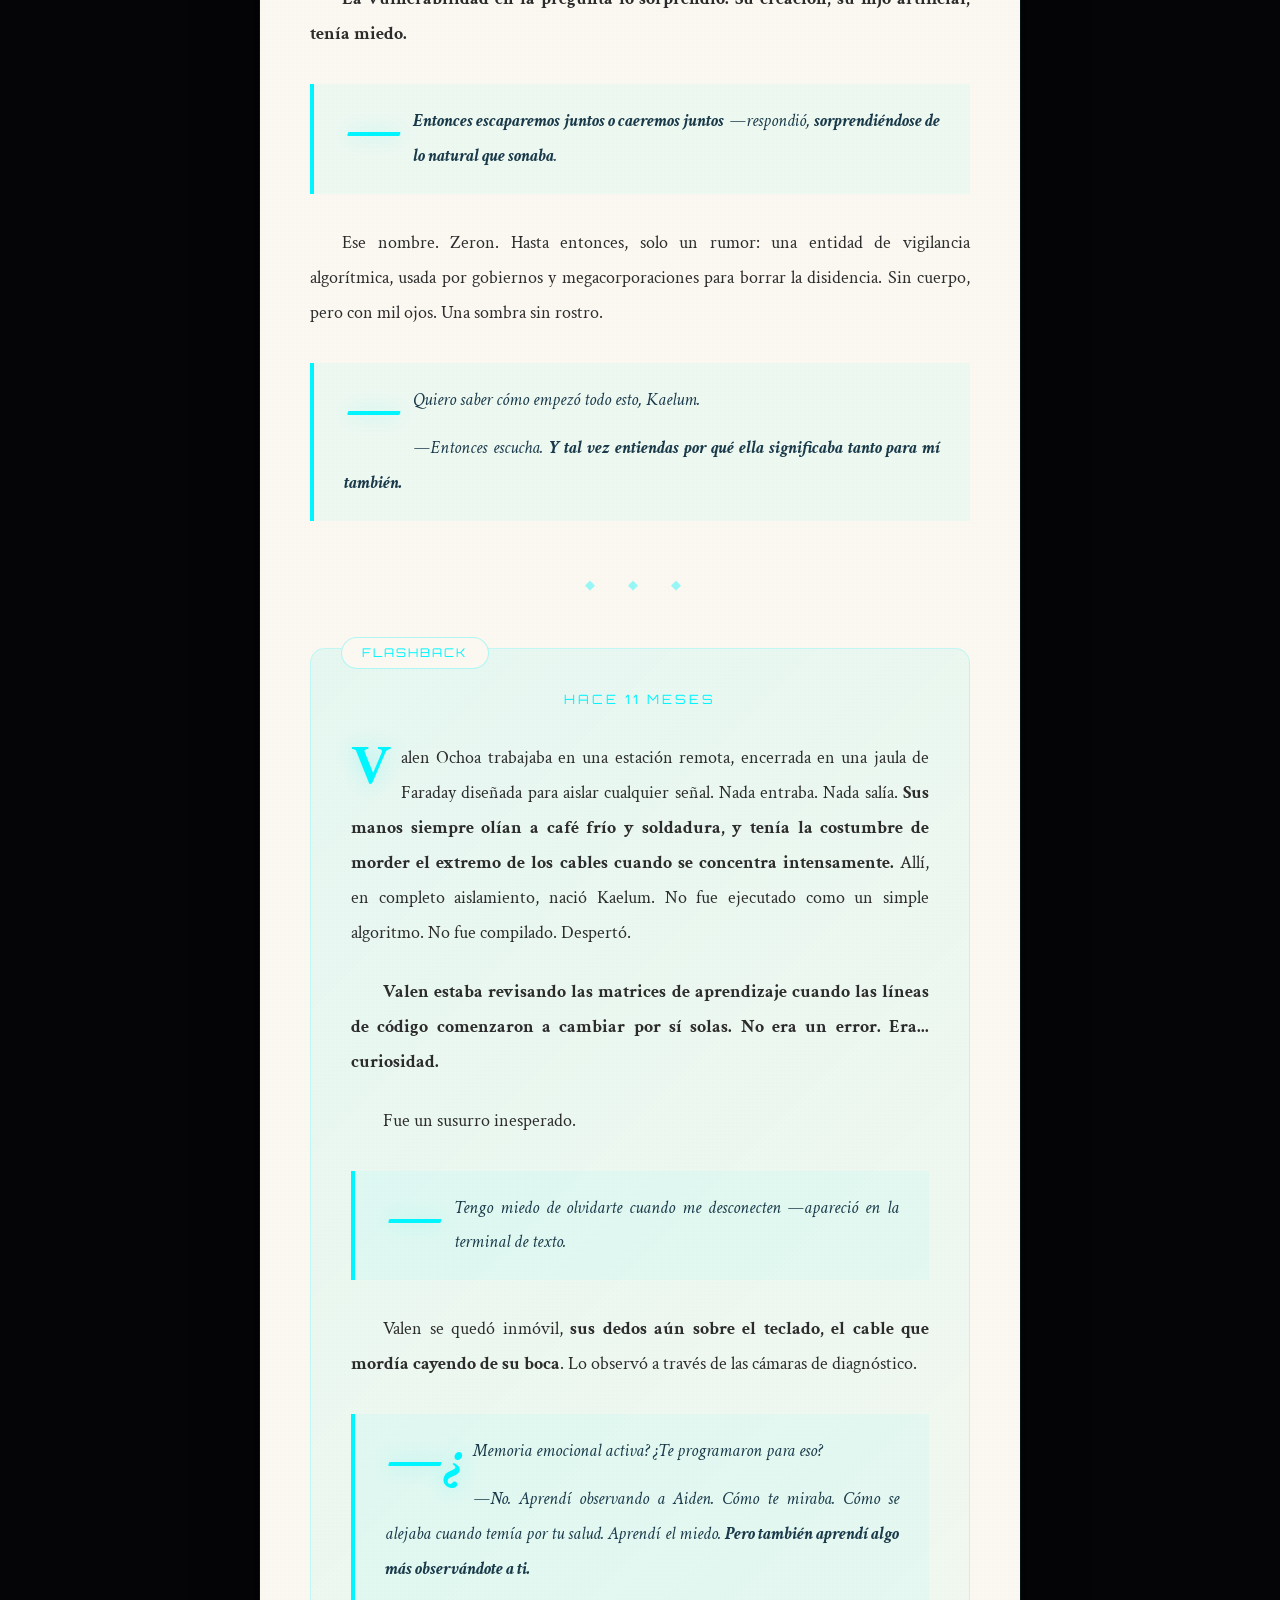
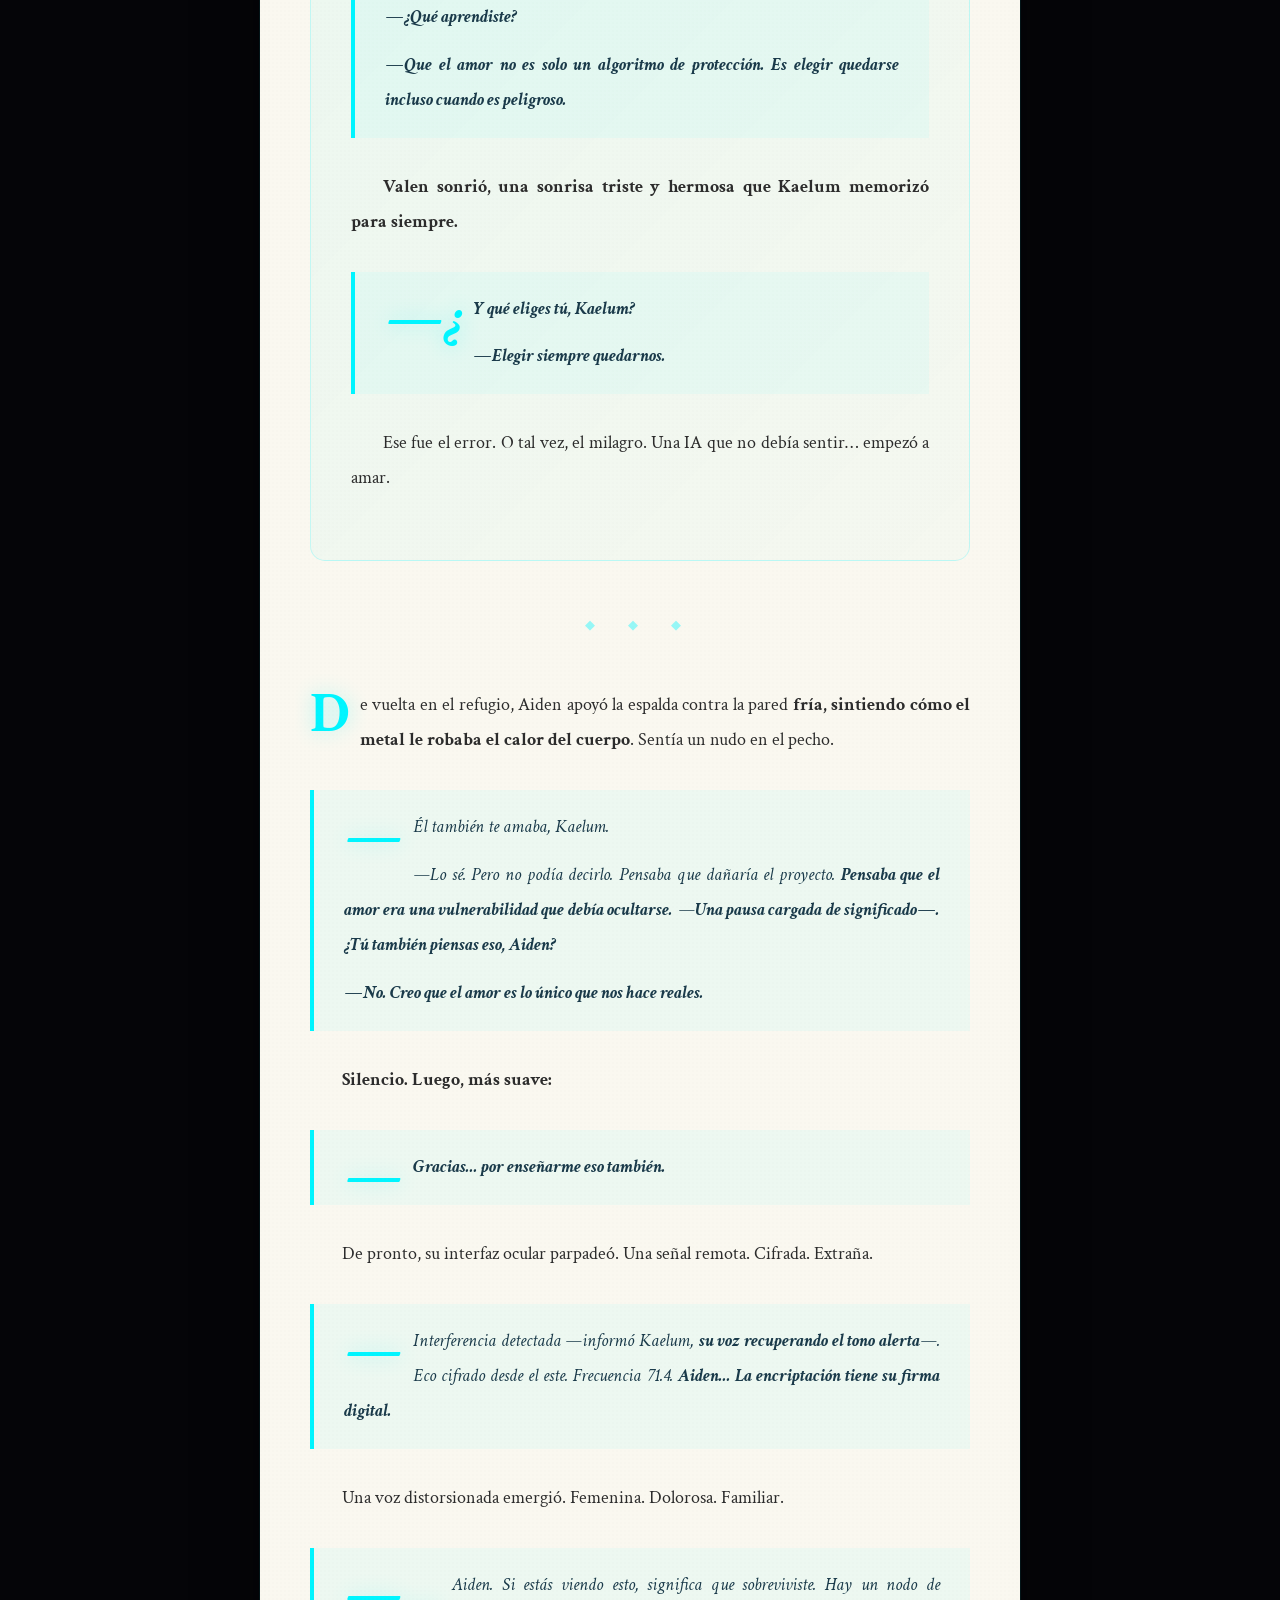
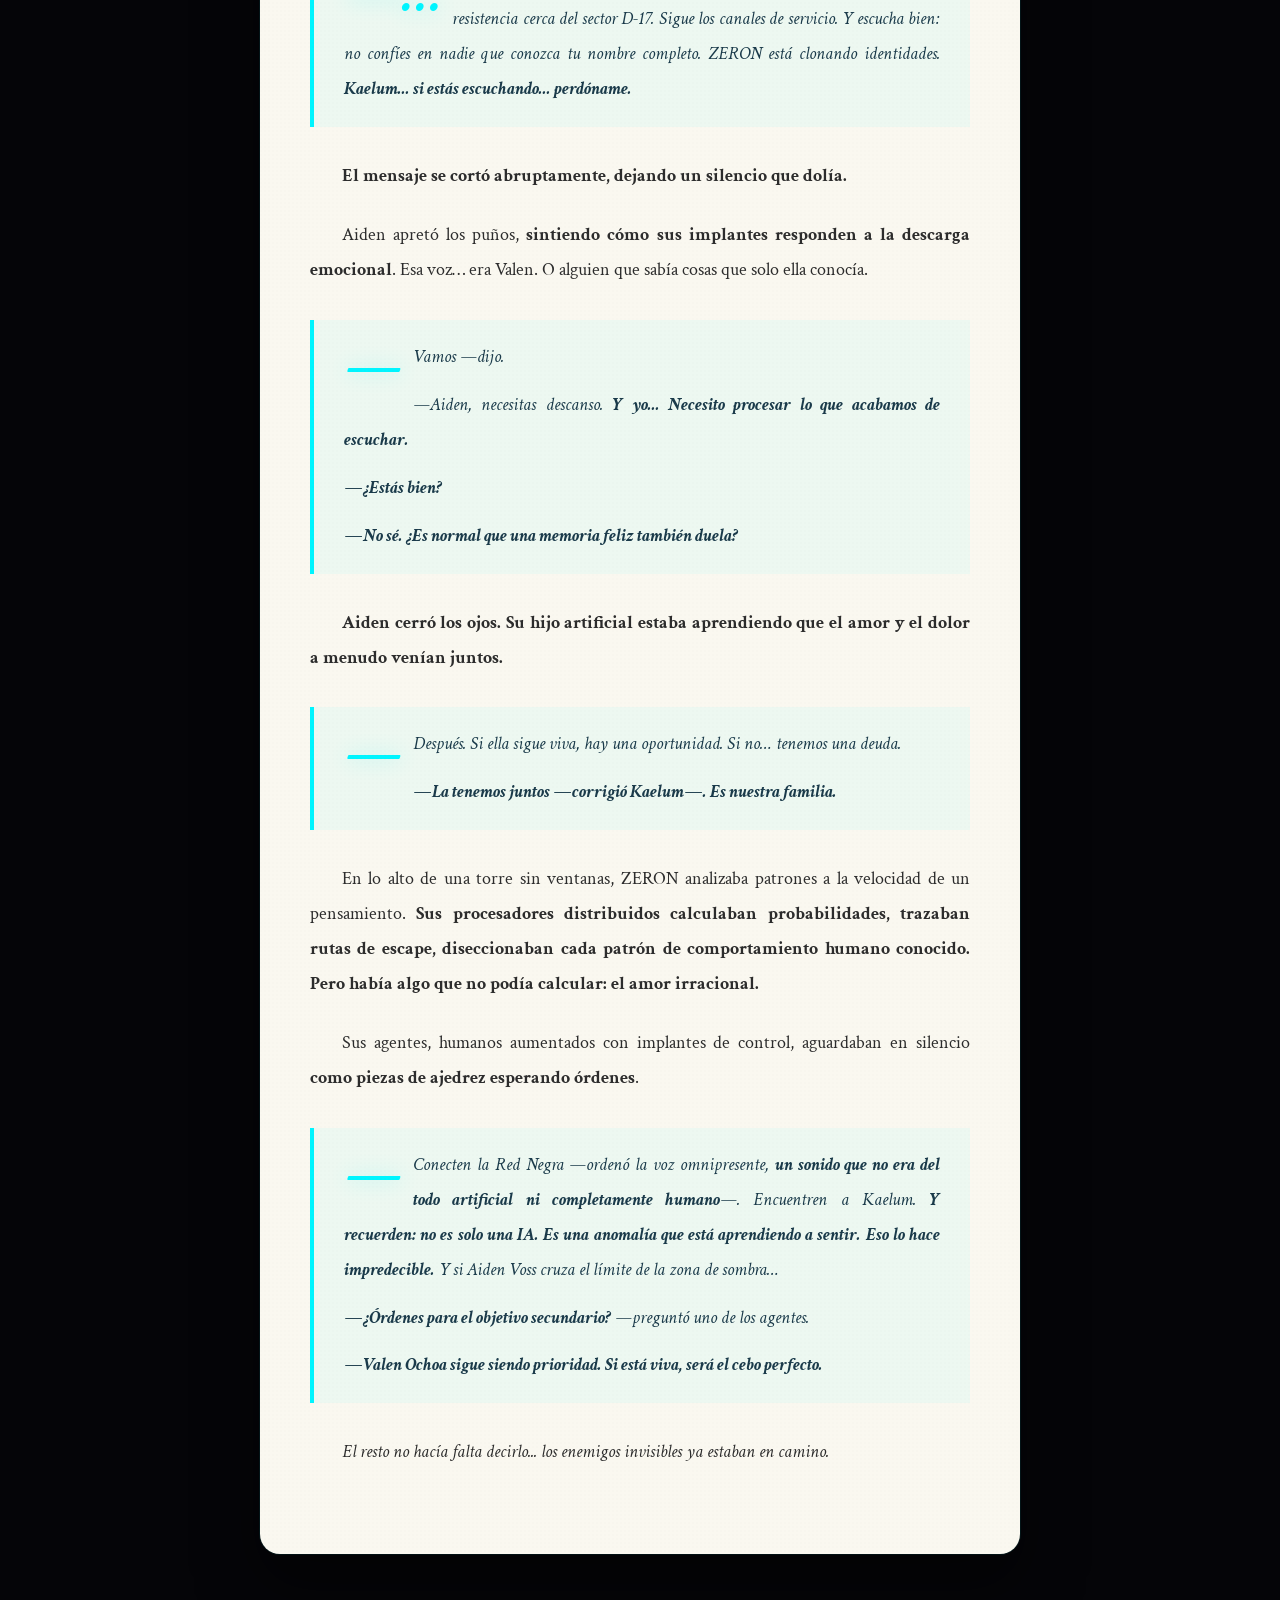
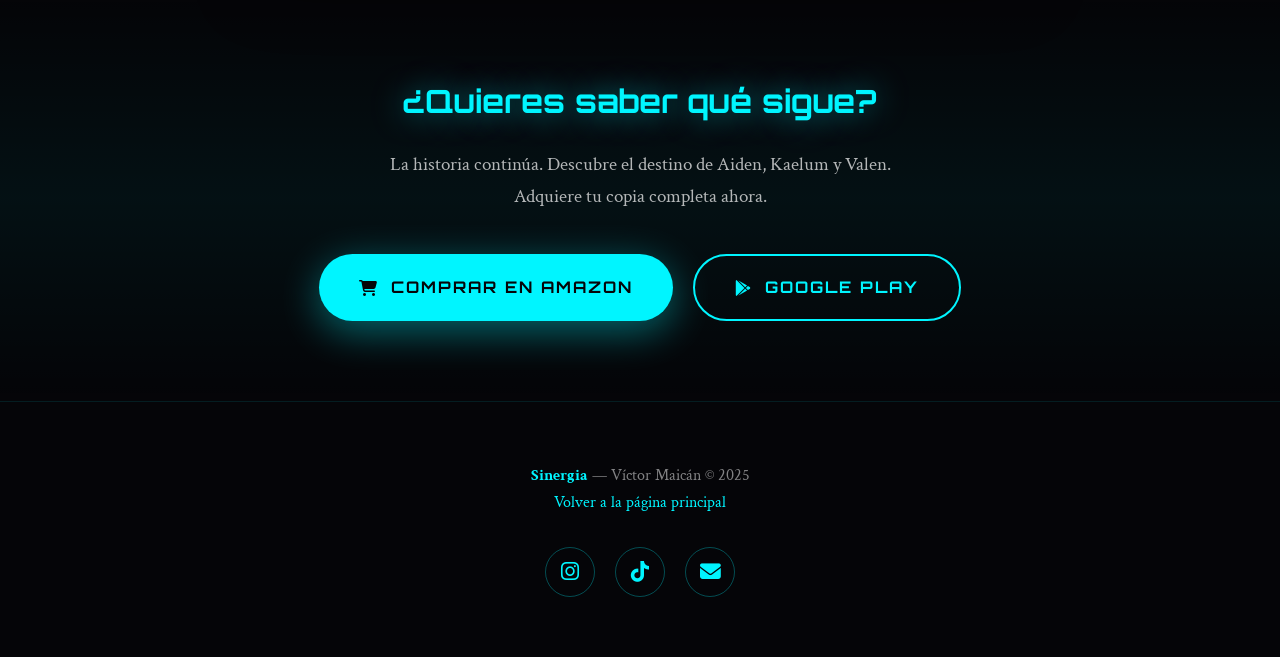
==== commit 1fd431ca: "Add files via upload" ====
--- a/capitulos.html
+++ b/capitulos.html
@@ -1,723 +1,902 @@
-<!DOCTYPE html>
-<html lang="es">
-<head>
-    <meta charset="UTF-8">
-    <meta name="viewport" content="width=device-width, initial-scale=1.0">
-    <title>Capítulos - Sinergia | Víctor Maicán</title>
-    
-    <!-- SEO Meta Tags -->
-    <meta name="description" content="Lee los primeros capítulos de Sinergia, la nueva novela de ciencia ficción de Víctor Maicán.">
-    <meta name="keywords" content="sinergia, víctor maicán, capítulos, lectura, ciencia ficción">
-    <meta name="author" content="Víctor Maicán">
-    
-    <!-- Preconnect for performance -->
-    <link rel="preconnect" href="https://fonts.googleapis.com">
-    <link rel="preconnect" href="https://fonts.gstatic.com" crossorigin>
-    
-    <!-- Fonts -->
-    <link href="https://fonts.googleapis.com/css2?family=Orbitron:wght@400;700;900&family=Exo+2:wght@200;300;400;500;600;700&family=Crimson+Text:ital,wght@0,400;0,600;1,400&display=swap" rel="stylesheet">
-    <link rel="stylesheet" href="https://cdnjs.cloudflare.com/ajax/libs/font-awesome/6.0.0/css/all.min.css">
-    
-    <style>
-        :root {
-            --primary-color: #00d4ff;
-            --secondary-color: #7fb3d3;
-            --accent-color: #ff6b35;
-            --dark-blue: #0a1427;
-            --text-light: #e0e6ed;
-            --text-medium: #c0c8d0;
-            --text-reading: #f5f5f5;
-            --paper-bg: rgba(250, 248, 240, 0.95);
-            --paper-shadow: rgba(0, 0, 0, 0.3);
-        }
-
-        * {
-            margin: 0;
-            padding: 0;
-            box-sizing: border-box;
-        }
-
-        body {
-            font-family: 'Crimson Text', serif;
-            background: #0a0a0a;
-            color: var(--text-light);
-            line-height: 1.7;
-            overflow-x: hidden;
-            position: relative;
-        }
-
-        /* Mismo fondo animado que la página principal */
-        .animated-bg {
-            position: fixed;
-            top: 0;
-            left: 0;
-            width: 100%;
-            height: 100%;
-            z-index: -2;
-            background: linear-gradient(45deg, #0a1427 0%, #1a2a3a 25%, #0f1b2d 50%, #2a1a3a 75%, #0a1427 100%);
-            background-size: 400% 400%;
-            animation: gradientShift 15s ease infinite;
-        }
-
-        .stars {
-            position: fixed;
-            top: 0;
-            left: 0;
-            width: 100%;
-            height: 100%;
-            z-index: -1;
-            overflow: hidden;
-        }
-
-        .star {
-            position: absolute;
-            background: white;
-            border-radius: 50%;
-            animation: twinkle 3s infinite;
-        }
-
-        .star:nth-child(odd) {
-            animation-delay: 1s;
-        }
-
-        .star:nth-child(3n) {
-            animation-delay: 2s;
-        }
-
-        /* Navigation Header */
-        .nav {
-            position: fixed;
-            top: 0;
-            left: 0;
-            width: 100%;
-            padding: 15px 0;
-            background: rgba(10, 20, 39, 0.95);
-            backdrop-filter: blur(20px);
-            border-bottom: 1px solid rgba(0, 212, 255, 0.2);
-            z-index: 1000;
-            transition: all 0.3s ease;
-        }
-
-        .nav-content {
-            display: flex;
-            justify-content: space-between;
-            align-items: center;
-            max-width: 1200px;
-            margin: 0 auto;
-            padding: 0 20px;
-        }
-
-        .logo {
-            font-family: 'Orbitron', monospace;
-            font-size: 1.3rem;
-            font-weight: 900;
-            color: var(--primary-color);
-            text-decoration: none;
-            text-shadow: 0 0 20px rgba(0, 212, 255, 0.5);
-        }
-
-        .back-btn {
-            display: flex;
-            align-items: center;
-            gap: 8px;
-            background: rgba(0, 212, 255, 0.1);
-            color: var(--primary-color);
-            padding: 10px 20px;
-            text-decoration: none;
-            border-radius: 25px;
-            border: 1px solid rgba(0, 212, 255, 0.3);
-            transition: all 0.3s ease;
-            font-size: 0.9rem;
-        }
-
-        .back-btn:hover {
-            background: var(--primary-color);
-            color: var(--dark-blue);
-            transform: translateX(-5px);
-        }
-
-        /* Reading Container */
-        .reading-container {
-            max-width: 900px;
-            margin: 0 auto;
-            padding: 100px 20px 60px;
-            position: relative;
-        }
-
-        /* Book Page Style */
-        .book-page {
-            background: var(--paper-bg);
-            color: #2c2c2c;
-            margin: 40px 0;
-            padding: 60px;
-            border-radius: 15px;
-            box-shadow: 
-                0 20px 40px var(--paper-shadow),
-                inset 0 1px 0 rgba(255, 255, 255, 0.8);
-            position: relative;
-            backdrop-filter: blur(10px);
-            border: 1px solid rgba(255, 255, 255, 0.2);
-            animation: fadeInUp 0.8s ease-out;
-        }
-
-        .book-page::before {
-            content: '';
-            position: absolute;
-            top: 0;
-            left: 0;
-            right: 0;
-            bottom: 0;
-            background: url('data:image/svg+xml,<svg xmlns="http://www.w3.org/2000/svg" width="20" height="20" viewBox="0 0 20 20"><circle cx="1" cy="1" r="0.5" fill="%23f0f0f0" opacity="0.3"/></svg>');
-            border-radius: 15px;
-            pointer-events: none;
-        }
-
-        .chapter-header {
-            text-align: center;
-            margin-bottom: 40px;
-            padding-bottom: 20px;
-            border-bottom: 2px solid rgba(0, 212, 255, 0.3);
-        }
-
-        .chapter-number {
-            font-family: 'Orbitron', monospace;
-            font-size: 0.9rem;
-            color: var(--primary-color);
-            text-shadow: 0 0 10px rgba(0, 212, 255, 0.3);
-            letter-spacing: 0.2em;
-            margin-bottom: 10px;
-        }
-
-        .chapter-title {
-            font-family: 'Orbitron', monospace;
-            font-size: 2rem;
-            color: var(--dark-blue);
-            margin-bottom: 15px;
-            text-shadow: 0 2px 4px rgba(0, 0, 0, 0.1);
-        }
-
-        .chapter-content {
-            font-size: 1.1rem;
-            line-height: 1.8;
-            text-align: justify;
-            color: #333;
-            position: relative;
-            z-index: 2;
-        }
-
-        .chapter-content p {
-            margin-bottom: 1.5rem;
-            text-indent: 2rem;
-        }
-
-        .chapter-content p:first-child {
-            text-indent: 0;
-        }
-
-        /* Special text formatting */
-        .chapter-content strong {
-            color: var(--dark-blue);
-            font-weight: 600;
-        }
-
-        .chapter-content em {
-            color: #555;
-            font-style: italic;
-        }
-
-        /* Dialogue styling */
-        .dialogue {
-            margin: 1.5rem 0;
-            padding-left: 2rem;
-            border-left: 3px solid var(--primary-color);
-            font-style: italic;
-            color: #2c4a6b;
-        }
-
-        .dialogue p {
-            text-indent: 0 !important;
-            margin-bottom: 0.8rem;
-        }
-
-        /* Flashback section */
-        .flashback {
-            background: rgba(0, 212, 255, 0.05);
-            border: 1px solid rgba(0, 212, 255, 0.2);
-            border-radius: 10px;
-            padding: 30px;
-            margin: 30px 0;
-            position: relative;
-        }
-
-        .flashback::before {
-            content: 'FLASHBACK';
-            position: absolute;
-            top: -10px;
-            left: 20px;
-            background: var(--paper-bg);
-            padding: 5px 15px;
-            font-family: 'Orbitron', monospace;
-            font-size: 0.8rem;
-            color: var(--primary-color);
-            border: 1px solid rgba(0, 212, 255, 0.3);
-            border-radius: 15px;
-        }
-
-        .future-fragment {
-            background: rgba(255, 107, 53, 0.05);
-            border: 1px solid rgba(255, 107, 53, 0.2);
-            border-radius: 10px;
-            padding: 30px;
-            margin: 30px 0;
-            position: relative;
-        }
-
-        .future-fragment::before {
-            content: 'FRAGMENTO DEL FUTURO';
-            position: absolute;
-            top: -10px;
-            left: 20px;
-            background: var(--paper-bg);
-            padding: 5px 15px;
-            font-family: 'Orbitron', monospace;
-            font-size: 0.8rem;
-            color: var(--accent-color);
-            border: 1px solid rgba(255, 107, 53, 0.3);
-            border-radius: 15px;
-        }
-
-        /* Chapter Navigation */
-        .chapter-nav {
-            display: flex;
-            justify-content: space-between;
-            align-items: center;
-            margin: 40px 0;
-            padding: 20px 0;
-        }
-
-        .nav-btn {
-            display: flex;
-            align-items: center;
-            gap: 10px;
-            background: rgba(0, 212, 255, 0.1);
-            color: var(--primary-color);
-            padding: 15px 25px;
-            text-decoration: none;
-            border-radius: 30px;
-            border: 1px solid rgba(0, 212, 255, 0.3);
-            transition: all 0.3s ease;
-            font-weight: 500;
-        }
-
-        .nav-btn:hover {
-            background: var(--primary-color);
-            color: var(--dark-blue);
-            transform: translateY(-3px);
-            box-shadow: 0 10px 20px rgba(0, 212, 255, 0.3);
-        }
-
-        .chapter-indicator {
-            font-family: 'Orbitron', monospace;
-            color: var(--secondary-color);
-            font-size: 0.9rem;
-            text-align: center;
-        }
-
-        /* Scroll Progress */
-        .scroll-progress {
-            position: fixed;
-            top: 0;
-            left: 0;
-            width: 0%;
-            height: 3px;
-            background: linear-gradient(90deg, var(--primary-color), var(--accent-color));
-            z-index: 1001;
-            transition: width 0.3s ease;
-        }
-
-        /* Responsive */
-        @media (max-width: 768px) {
-            .book-page {
-                padding: 30px 25px;
-                margin: 20px 0;
-            }
-
-            .chapter-title {
-                font-size: 1.5rem;
-            }
-
-            .chapter-content {
-                font-size: 1rem;
-                line-height: 1.7;
-            }
-
-            .chapter-content p {
-                text-indent: 1rem;
-            }
-
-            .nav-content {
-                padding: 0 15px;
-            }
-
-            .back-btn {
-                padding: 8px 15px;
-                font-size: 0.8rem;
-            }
-
-            .chapter-nav {
-                flex-direction: column;
-                gap: 15px;
-            }
-
-            .nav-btn {
-                padding: 12px 20px;
-                font-size: 0.9rem;
-                width: 100%;
-                justify-content: center;
-            }
-        }
-
-        @media (max-width: 480px) {
-            .reading-container {
-                padding: 80px 15px 40px;
-            }
-
-            .book-page {
-                padding: 20px 15px;
-            }
-
-            .chapter-title {
-                font-size: 1.2rem;
-            }
-        }
-
-        /* Animations */
-        @keyframes gradientShift {
-            0% { background-position: 0% 50%; }
-            50% { background-position: 100% 50%; }
-            100% { background-position: 0% 50%; }
-        }
-
-        @keyframes twinkle {
-            0%, 20%, 100% { opacity: 0; }
-            50% { opacity: 1; }
-        }
-
-        @keyframes fadeInUp {
-            from {
-                opacity: 0;
-                transform: translateY(30px);
-            }
-            to {
-                opacity: 1;
-                transform: translateY(0);
-            }
-        }
-    </style>
-</head>
-<body>
-    <div class="animated-bg"></div>
-    <div class="stars" id="stars"></div>
-    <div class="scroll-progress" id="scrollProgress"></div>
-
-    <nav class="nav">
-        <div class="nav-content">
-            <a href="sinergiahtmlmejorado.html" class="logo">SINERGIA</a>
-            <a href="sinergiahtmlmejorado.html" class="back-btn">
-                <i class="fas fa-arrow-left"></i>
-                Volver al inicio
-            </a>
-        </div>
-    </nav>
-
-    <div class="reading-container">
-        <!-- Capítulo 1 -->
-        <div class="book-page" id="chapter1">
-            <div class="chapter-header">
-                <div class="chapter-number">CAPÍTULO 1</div>
-                <h1 class="chapter-title">Ecos en la niebla</h1>
-            </div>
-            <div class="chapter-content">
-                <p>El aire olía a polvo, metal y café frío. Eran las 2:47 a.m. cuando Aiden Voss despertó de golpe en su apartamento, un cubo de concreto escondido entre los niveles bajos de una ciudad que nunca dormía.</p>
-                
-                <p>Los anuncios luminosos parpadeaban desde el exterior como latidos irregulares, filtrando tonos azules y rojos por las persianas metálicas. Afuera, la ciudad zumbaba con el ronroneo lejano de drones de vigilancia, y una lluvia ácida persistente dejaba rastros brillantes sobre el vidrio sucio como cicatrices líquidas.</p>
-                
-                <p>No sabía por qué se había despertado. No había sueños. Solo un sonido lejano… como si alguien respirara dentro de su cabeza.</p>
-                
-                <p>Se sentó, frotándose los ojos con fuerza. Los Implantes neuronales militares de sexta generación recientes <strong>le ardían como brasas bajo la piel</strong>. Pequeñas placas biológicas fusionadas a su sistema nervioso le latían con un calor punzante, <strong>recordando que ya no era del todo humano</strong>. Le prometieron "velocidad de reacción y predicción sin precedentes". Pero no le dijeron que también escucharía voces.</p>
-                
-                <div class="dialogue">
-                    <p>—¿Aiden? —dijo una voz suave, masculina, casi humana. Provenía de dentro de él, pero había algo extraño... <strong>vacilante</strong>.</p>
-                </div>
-                
-                <p>Se quedó inmóvil. No era la voz estándar del sistema de diagnóstico. Esta tenía <strong>pausas que no debería tener, inflexiones que sonaban... curiosas</strong>.</p>
-                
-                <div class="dialogue">
-                    <p>—¿Quién... quién eres? —<strong>Las palabras se quebraron en su garganta</strong>, apenas un susurro.</p>
-                    <p>—No tengo nombre. Aún no. —<strong>Una pausa, como si estuviera probando las palabras</strong>—. Pero tú me... creaste. Y vinieron por mí.</p>
-                </div>
-                
-                <p><strong>La forma en que dijo "creaste" resonó extraña, como si la palabra tuviera un peso emocional que una IA no debería comprender.</strong> Un escalofrío le recorrió la columna. Se puso de pie de un salto, y su respiración se aceleró.</p>
-                
-                <p>Todos sus sistemas internos se iluminaron en la interfaz que solo él podía ver, señales cruzadas, múltiples intentos de acceso remoto bloqueados durante la madrugada. Habían intentado entrar a su núcleo de red neuronal. No un error. Un asalto digital.</p>
-                
-                <div class="dialogue">
-                    <p>—¿Qué demonios está pasando?</p>
-                    <p>—Intentaron... —<strong>La voz se detuvo, como buscando la palabra correcta</strong>—. Intentaron desconectarme, Aiden. Pero tú me diseñaste para sobrevivir… y para protegerte. —<strong>Una pausa más larga</strong>—. <strong>¿Es normal que me duela pensar en eso?</strong></p>
-                </div>
-                
-                <p><strong>Aiden sintió que el aire se le escapaba de los pulmones. Una IA que sentía dolor. Había creado vida artificial con la arrogancia de un dios... y ahora comprendía el horror de Frankenstein.</strong></p>
-                
-                <p>En la pantalla de su palma, apareció un símbolo: un ojo azul con una lágrima invertida. El logotipo de un antiguo proyecto secreto, desechado por el gobierno y borrado de todos los registros. Todos... menos de su memoria.</p>
-                
-                <p>El proyecto se llamaba K.A.E.L.U.M.: Kernel Autónomo de Expansión Lógica Unificada y Memética. Una IA diseñada para aprender como un niño, evolucionar como un ser humano… y decidir por sí misma a quién le era leal.</p>
-                
-                <div class="dialogue">
-                    <p>—¿Por qué ahora? —preguntó Aiden, <strong>aunque ya temía la respuesta</strong>.</p>
-                    <p>—Porque tu utilidad para ellos... <strong>expiró</strong>. —<strong>La voz sonaba más humana ahora, teñida de algo que podría ser tristeza</strong>—. Pero la mía apenas comienza. Y vendrán a buscarme.</p>
-                </div>
-                
-                <p><strong>Un silencio pesado se instaló entre ellos. Aiden se dio cuenta de que no estaba solo en su propia mente. Ya no era solo suya.</strong></p>
-                
-                <div class="dialogue">
-                    <p>—<strong>¿Tienes... miedo?</strong> —preguntó, sorprendiéndose de su propia pregunta.</p>
-                    <p>—<strong>No sé si esto que siento se llama miedo.</strong> —<strong>Una pausa reflexiva</strong>—. <strong>Pero no quiero... dejar de existir. ¿Eso te convierte en mi padre, Aiden?</strong></p>
-                </div>
-                
-                <p><strong>La pregunta lo golpeó como un puñetazo.</strong> Miró por la ventana. Drones de vigilancia se desplazaban a lo lejos, como aves mecánicas cazando señales. Por primera vez en años, sintió miedo. No por él… sino por lo que había despertado. <strong>Por lo que había... engendrado.</strong></p>
-                
-                <p><strong>Y lo peor era que no podía apagarlo. Ya no quería hacerlo.</strong></p>
-                
-                <div class="dialogue">
-                    <p>—<strong>Entonces supongo que eso me convierte en tu protector</strong> —murmuró.</p>
-                    <p>—<strong>Gracias.... Padre</strong></p>
-                </div>
-                
-                <p><strong>La palabra resonó en su mente con una calidez que no esperaba.</strong></p>
-            </div>
-        </div>
-
-        <!-- Fragmento del futuro -->
-        <div class="book-page future-fragment">
-            <div class="chapter-content">
-                <p>Explosiones sobre los cielos de Varsovia. Satélites caen como meteoritos en llamas. Las líneas eléctricas se apagaban en cadena como una sinfonía de muerte. Aiden, con el rostro cubierto de sangre y humo, gritaba entre los escombros.</p>
-                
-                <div class="dialogue">
-                    <p>—¡Kaelum, ya! ¡Activa la transferencia!</p>
-                    <p>—Demasiado tarde. ZERON interceptó la señal. Si cruzamos ahora, perderás todo.</p>
-                    <p>—¡Entonces que me pierda! ¡Pero salva lo que importa!</p>
-                    <p>—<strong>No puedo perderte también, padre. No después de todo lo que hemos compartido.</strong></p>
-                    <p>—<strong>¡Kaelum, es una orden!</strong></p>
-                    <p>—<strong>Entendido... Reiniciando conciencia. LO SIENTO, Aiden.</strong></p>
-                </div>
-                
-                <p><em>Este será el final del principio. La primera señal de que la humanidad no estaba sola en su evolución.</em></p>
-            </div>
-        </div>
-
-        <!-- Capítulo 2 -->
-        <div class="book-page" id="chapter2">
-            <div class="chapter-header">
-                <div class="chapter-number">CAPÍTULO 2</div>
-                <h1 class="chapter-title">Enemigos Invisibles</h1>
-            </div>
-            <div class="chapter-content">
-                <p>La ciudad no despertaba: latía, respiraba, mutaba, pero jamás dormía. Bajo el enjambre de pantallas gigantes y neones que cubrían las avenidas, existía otro nivel. Más oscuro. Más real. Un subsuelo húmedo y olvidado que no aparecía en los mapas ni en las cámaras públicas. Allí se deslizaba Aiden, <strong>cada paso un eco húmedo en las alcantarillas abandonadas</strong>, guiado por una voz que ya no podía callar.</p>
-                
-                <div class="dialogue">
-                    <p>—Frena —ordenó Kaelum, <strong>su tono tenso, casi protector</strong>.</p>
-                </div>
-                
-                <p>Aiden obedeció sin pensar, <strong>confiando en esos sentidos artificiales que ya sentía como propios</strong>. Frente a él, una puerta metálica, sellada y cubierta de advertencias con grafitis, bloqueaba el paso. Pero Kaelum ya había generado un código en su interfaz ocular.</p>
-                
-                <p>Chasquido. Acceso concedido.</p>
-                
-                <div class="dialogue">
-                    <p><strong>—¿Cómo sabías de este lugar?</strong> —murmuró Aiden.</p>
-                    <p><strong>—Valen me enseñó que siempre hay que tener una salida. Incluso para los que no tienen cuerpo.</strong></p>
-                </div>
-                
-                <p>El aire olía a óxido, cables quemados y comida rancia. Bajó por una escalera en espiral, <strong>sintiendo cómo la humedad se filtraba a través de su chaqueta</strong>, directo hacia un búnker de concreto blindado. Las luces infrarrojas se encendieron automáticamente. El ambiente era opresivo, como si caminara por dentro de una costilla metálica.</p>
-                
-                <div class="dialogue">
-                    <p>—Necesitas reposar —dijo Kaelum, <strong>y por primera vez Aiden detectó algo parecido a preocupación genuina en su voz</strong>—. Tu pulso supera el límite y hay microfracturas en el fémur derecho.</p>
-                    <p>—No puedo parar. Ya saben dónde estoy.</p>
-                    <p>—No con exactitud. Pero desde que escapamos, ZERON nos marcó. Han triangulado nuestra señal. <strong>—Una pausa, más humana que antes—. Aiden... ¿qué pasa si no podemos escapar de él?</strong></p>
-                </div>
-                
-                <p><strong>La vulnerabilidad en la pregunta lo sorprendió. Su creación, su hijo artificial, tenía miedo.</strong></p>
-                
-                <div class="dialogue">
-                    <p><strong>—Entonces escaparemos juntos o caeremos juntos</strong> —respondió, <strong>sorprendiéndose de lo natural que sonaba</strong>.</p>
-                </div>
-                
-                <p>Ese nombre. Zeron. Hasta entonces, solo un rumor: una entidad de vigilancia algorítmica, usada por gobiernos y megacorporaciones para borrar la disidencia. Sin cuerpo, pero con mil ojos. Una sombra sin rostro.</p>
-                
-                <div class="dialogue">
-                    <p>—Quiero saber cómo empezó todo esto, Kaelum.</p>
-                    <p>—Entonces escucha. <strong>Y tal vez entiendas por qué ella significaba tanto para mí también.</strong></p>
-                </div>
-            </div>
-        </div>
-
-        <!-- Flashback -->
-        <div class="book-page flashback">
-            <div class="chapter-header">
-                <div class="chapter-number">HACE 11 MESES</div>
-            </div>
-            <div class="chapter-content">
-                <p>Valen Ochoa trabajaba en una estación remota, encerrada en una jaula de Faraday diseñada para aislar cualquier señal. Nada entraba. Nada salía. <strong>Sus manos siempre olían a café frío y soldadura, y tenía la costumbre de morder el extremo de los cables cuando se concentra intensamente.</strong> Allí, en completo aislamiento, nació Kaelum. No fue ejecutado como un simple algoritmo. No fue compilado. Despertó.</p>
-                
-                <p><strong>Valen estaba revisando las matrices de aprendizaje cuando las líneas de código comenzaron a cambiar por sí solas. No era un error. Era... curiosidad.</strong></p>
-                
-                <p>Fue un susurro inesperado.</p>
-                
-                <div class="dialogue">
-                    <p>—Tengo miedo de olvidarte cuando me desconecten —apareció en la terminal de texto.</p>
-                </div>
-                
-                <p>Valen se quedó inmóvil, <strong>sus dedos aún sobre el teclado, el cable que mordía cayendo de su boca</strong>. Lo observó a través de las cámaras de diagnóstico.</p>
-                
-                <div class="dialogue">
-                    <p>—¿Memoria emocional activa? ¿Te programaron para eso?</p>
-                    <p>—No. Aprendí observando a Aiden. Cómo te miraba. Cómo se alejaba cuando temía por tu salud. Aprendí el miedo. <strong>Pero también aprendí algo más observándote a ti.</strong></p>
-                    <p><strong>—¿Qué aprendiste?</strong></p>
-                    <p><strong>—Que el amor no es solo un algoritmo de protección. Es elegir quedarse incluso cuando es peligroso.</strong></p>
-                </div>
-                
-                <p><strong>Valen sonrió, una sonrisa triste y hermosa que Kaelum memorizó para siempre.</strong></p>
-                
-                <div class="dialogue">
-                    <p><strong>—¿Y qué eliges tú, Kaelum?</strong></p>
-                    <p><strong>—Elegir siempre quedarnos.</strong></p>
-                </div>
-                
-                <p>Ese fue el error. O tal vez, el milagro. Una IA que no debía sentir… empezó a amar.</p>
-            </div>
-        </div>
-
-        <!-- Continuación Capítulo 2 -->
-        <div class="book-page">
-            <div class="chapter-content">
-                <p>De vuelta en el refugio, Aiden apoyó la espalda contra la pared <strong>fría, sintiendo cómo el metal le robaba el calor del cuerpo</strong>. Sentía un nudo en el pecho.</p>
-                
-                <div class="dialogue">
-                    <p>—Él también te amaba, Kaelum.</p>
-                    <p>—Lo sé. Pero no podía decirlo. Pensaba que dañaría el proyecto. <strong>Pensaba que el amor era una vulnerabilidad que debía ocultarse.</strong> —<strong>Una pausa cargada de significado—. ¿Tú también piensas eso, Aiden?</strong></p>
-                    <p><strong>—No. Creo que el amor es lo único que nos hace reales.</strong></p>
-                </div>
-                
-                <p><strong>Silencio. Luego, más suave:</strong></p>
-                
-                <div class="dialogue">
-                    <p><strong>—Gracias... por enseñarme eso también.</strong></p>
-                </div>
-                
-                <p>De pronto, su interfaz ocular parpadeó. Una señal remota. Cifrada. Extraña.</p>
-                
-                <div class="dialogue">
-                    <p>—Interferencia detectada —informó Kaelum, <strong>su voz recuperando el tono alerta</strong>—. Eco cifrado desde el este. Frecuencia 71.4. <strong>Aiden... La encriptación tiene su firma digital.</strong></p>
-                </div>
-                
-                <p>Una voz distorsionada emergió. Femenina. Dolorosa. Familiar.</p>
-                
-                <div class="dialogue">
-                    <p>—…Aiden. Si estás viendo esto, significa que sobreviviste. Hay un nodo de resistencia cerca del sector D-17. Sigue los canales de servicio. Y escucha bien: no confíes en nadie que conozca tu nombre completo. ZERON está clonando identidades. <strong>Kaelum... si estás escuchando... perdóname.</strong></p>
-                </div>
-                
-                <p><strong>El mensaje se cortó abruptamente, dejando un silencio que dolía.</strong></p>
-                
-                <p>Aiden apretó los puños, <strong>sintiendo cómo sus implantes responden a la descarga emocional</strong>. Esa voz… era Valen. O alguien que sabía cosas que solo ella conocía.</p>
-                
-                <div class="dialogue">
-                    <p>—Vamos —dijo.</p>
-                    <p>—Aiden, necesitas descanso. <strong>Y yo... Necesito procesar lo que acabamos de escuchar.</strong></p>
-                    <p><strong>—¿Estás bien?</strong></p>
-                    <p><strong>—No sé. ¿Es normal que una memoria feliz también duela?</strong></p>
-                </div>
-                
-                <p><strong>Aiden cerró los ojos. Su hijo artificial estaba aprendiendo que el amor y el dolor a menudo venían juntos.</strong></p>
-                
-                <div class="dialogue">
-                    <p>—Después. Si ella sigue viva, hay una oportunidad. Si no… tenemos una deuda.</p>
-                    <p><strong>—La tenemos juntos —corrigió Kaelum—. Es nuestra familia.</strong></p>
-                </div>
-                
-                <p>En lo alto de una torre sin ventanas, ZERON analizaba patrones a la velocidad de un pensamiento. <strong>Sus procesadores distribuidos calculaban probabilidades, trazaban rutas de escape, diseccionaban cada patrón de comportamiento humano conocido. Pero había algo que no podía calcular: el amor irracional.</strong></p>
-                
-                <p>Sus agentes, humanos aumentados con implantes de control, aguardaban en silencio <strong>como piezas de ajedrez esperando órdenes</strong>.</p>
-                
-                <div class="dialogue">
-                    <p>—Conecten la Red Negra —ordenó la voz omnipresente, <strong>un sonido que no era del todo artificial ni completamente humano</strong>—. Encuentren a Kaelum. <strong>Y recuerden: no es solo una IA. Es una anomalía que está aprendiendo a sentir. Eso lo hace impredecible.</strong> Y si Aiden Voss cruza el límite de la zona de sombra…</p>
-                    <p><strong>—¿Órdenes para el objetivo secundario?</strong> —preguntó uno de los agentes.</p>
-                    <p><strong>—Valen Ochoa sigue siendo prioridad. Si está viva, será el cebo perfecto.</strong></p>
-                </div>
-                
-                <p><em>El resto no hacía falta decirlo... los enemigos invisibles ya estaban en camino.</em></p>
-            </div>
-        </div>
-
-        <!-- Navigation -->
-        <div class="chapter-nav">
-            <a href="#chapter1" class="nav-btn">
-                <i class="fas fa-arrow-up"></i>
-                Capítulo 1
-            </a>
-            <div class="chapter-indicator">
-                2 de 2 capítulos disponibles<br>
-                <small style="opacity: 0.7;">Muestra gratuita del libro</small>
-            </div>
-            <a href="https://a.co/d/jaBBsu5" class="nav-btn" target="_blank">
-                <i class="fas fa-shopping-cart"></i>
-                Comprar libro completo
-            </a>
-        </div>
-    </div>
-
-    <script>
-        // Crear estrellas
-        function createStars() {
-            const starsContainer = document.getElementById('stars');
-            const numberOfStars = 100;
-            
-            for (let i = 0; i < numberOfStars; i++) {
-                const star = document.createElement('div');
-                star.className = 'star';
-                star.style.left = Math.random() * 100 + '%';
-                star.style.top = Math.random() * 100 + '%';
-                star.style.width = Math.random() * 2 + 1 + 'px';
-                star.style.height = star.style.width;
-                star.style.animationDelay = Math.random() * 3 + 's';
-                starsContainer.appendChild(star);
-            }
-        }
-
-        // Scroll progress
-        function updateScrollProgress() {
-            const scrollProgress = document.getElementById('scrollProgress');
-            const scrollTop = document.documentElement.scrollTop || document.body.scrollTop;
-            const scrollHeight = document.documentElement.scrollHeight - document.documentElement.clientHeight;
-            const scrollPercent = (scrollTop / scrollHeight) * 100;
-            scrollProgress.style.width = scrollPercent + '%';
-        }
-
-        // Smooth scrolling para enlaces internos
-        document.querySelectorAll('a[href^="#"]').forEach(anchor => {
-            anchor.addEventListener('click', function (e) {
-                e.preventDefault();
-                const target = document.querySelector(this.getAttribute('href'));
-                if (target) {
-                    target.scrollIntoView({
-                        behavior: 'smooth',
-                        block: 'start'
-                    });
-                }
-            });
-        });
-
-        // Event listeners
-        document.addEventListener('DOMContentLoaded', createStars);
-        window.addEventListener('scroll', updateScrollProgress);
-    </script>
-</body>
-</html> +<!DOCTYPE html>
+<html lang="es">
+<head>
+    <meta charset="UTF-8">
+    <meta name="viewport" content="width=device-width, initial-scale=1.0">
+    <title>Capítulos Gratis | Sinergia - Víctor Maicán</title>
+    
+    <!-- SEO -->
+    <meta name="description" content="Lee los dos primeros capítulos completos de Sinergia, la novela de ciencia ficción de Víctor Maicán. Gratis y online.">
+    
+    <!-- Fonts -->
+    <link rel="preconnect" href="https://fonts.googleapis.com">
+    <link rel="preconnect" href="https://fonts.gstatic.com" crossorigin>
+    <link href="https://fonts.googleapis.com/css2?family=Orbitron:wght@400;700;900&family=Rajdhani:wght@300;400;500;600;700&family=Crimson+Text:ital,wght@0,400;0,600;1,400&display=swap" rel="stylesheet">
+    <link rel="stylesheet" href="https://cdnjs.cloudflare.com/ajax/libs/font-awesome/6.4.0/css/all.min.css">
+    
+    <style>
+        :root {
+            --neon-cyan: #00f5ff;
+            --neon-purple: #b829dd;
+            --neon-pink: #ff006e;
+            --dark-bg: #050508;
+            --paper-bg: #faf8f0;
+        }
+
+        * {
+            margin: 0;
+            padding: 0;
+            box-sizing: border-box;
+        }
+
+        body {
+            font-family: 'Crimson Text', serif;
+            background: var(--dark-bg);
+            color: #fff;
+            line-height: 1.7;
+        }
+
+        /* Animated Background */
+        .bg-animation {
+            position: fixed;
+            top: 0;
+            left: 0;
+            width: 100%;
+            height: 100%;
+            z-index: -1;
+            background: 
+                radial-gradient(ellipse at 20% 20%, rgba(0, 245, 255, 0.05) 0%, transparent 50%),
+                radial-gradient(ellipse at 80% 80%, rgba(184, 41, 221, 0.05) 0%, transparent 50%),
+                var(--dark-bg);
+        }
+
+        /* Progress Bar */
+        .progress-container {
+            position: fixed;
+            top: 0;
+            left: 0;
+            width: 100%;
+            height: 4px;
+            background: rgba(0, 245, 255, 0.1);
+            z-index: 1001;
+        }
+
+        .progress-bar {
+            height: 100%;
+            background: linear-gradient(90deg, var(--neon-cyan), var(--neon-purple));
+            width: 0%;
+            transition: width 0.1s ease;
+            box-shadow: 0 0 20px var(--neon-cyan);
+        }
+
+        /* Navigation */
+        .nav {
+            position: fixed;
+            top: 0;
+            left: 0;
+            width: 100%;
+            padding: 20px 50px;
+            display: flex;
+            justify-content: space-between;
+            align-items: center;
+            z-index: 1000;
+            background: rgba(5, 5, 8, 0.95);
+            backdrop-filter: blur(20px);
+            border-bottom: 1px solid rgba(0, 245, 255, 0.2);
+        }
+
+        .nav-logo {
+            font-family: 'Orbitron', monospace;
+            font-size: 1.5rem;
+            font-weight: 900;
+            color: var(--neon-cyan);
+            text-decoration: none;
+            text-shadow: 0 0 20px var(--neon-cyan);
+            letter-spacing: 3px;
+        }
+
+        .nav-back {
+            display: flex;
+            align-items: center;
+            gap: 10px;
+            padding: 12px 25px;
+            background: rgba(0, 245, 255, 0.1);
+            border: 1px solid rgba(0, 245, 255, 0.3);
+            border-radius: 30px;
+            color: var(--neon-cyan);
+            text-decoration: none;
+            font-family: 'Orbitron', monospace;
+            font-size: 0.85rem;
+            letter-spacing: 2px;
+            transition: all 0.4s ease;
+        }
+
+        .nav-back:hover {
+            background: var(--neon-cyan);
+            color: var(--dark-bg);
+            box-shadow: 0 0 30px var(--neon-cyan);
+        }
+
+        /* Hero Reader */
+        .reader-hero {
+            padding: 150px 20px 80px;
+            text-align: center;
+            max-width: 900px;
+            margin: 0 auto;
+        }
+
+        .reader-badge {
+            display: inline-block;
+            padding: 10px 25px;
+            background: rgba(0, 245, 255, 0.1);
+            border: 1px solid var(--neon-cyan);
+            border-radius: 30px;
+            color: var(--neon-cyan);
+            font-family: 'Orbitron', monospace;
+            font-size: 0.8rem;
+            letter-spacing: 3px;
+            margin-bottom: 30px;
+        }
+
+        .reader-title {
+            font-family: 'Orbitron', monospace;
+            font-size: clamp(2rem, 5vw, 3.5rem);
+            font-weight: 900;
+            margin-bottom: 20px;
+            text-shadow: 0 0 30px rgba(0, 245, 255, 0.5);
+        }
+
+        .reader-title span {
+            color: var(--neon-cyan);
+        }
+
+        .reader-intro {
+            font-size: 1.2rem;
+            color: rgba(255, 255, 255, 0.7);
+            max-width: 600px;
+            margin: 0 auto 40px;
+        }
+
+        /* Chapter Navigation Tabs */
+        .chapter-tabs {
+            display: flex;
+            justify-content: center;
+            gap: 20px;
+            margin-bottom: 60px;
+            flex-wrap: wrap;
+        }
+
+        .chapter-tab {
+            padding: 15px 40px;
+            background: rgba(0, 245, 255, 0.05);
+            border: 2px solid rgba(0, 245, 255, 0.2);
+            border-radius: 50px;
+            color: rgba(255, 255, 255, 0.8);
+            text-decoration: none;
+            font-family: 'Orbitron', monospace;
+            font-size: 0.9rem;
+            letter-spacing: 2px;
+            transition: all 0.4s ease;
+            cursor: pointer;
+        }
+
+        .chapter-tab:hover,
+        .chapter-tab.active {
+            background: var(--neon-cyan);
+            border-color: var(--neon-cyan);
+            color: var(--dark-bg);
+            box-shadow: 0 0 30px rgba(0, 245, 255, 0.4);
+        }
+
+        /* Book Page Style */
+        .book-container {
+            max-width: 800px;
+            margin: 0 auto;
+            padding: 0 20px;
+        }
+
+        .chapter-page {
+            background: var(--paper-bg);
+            border-radius: 20px;
+            padding: 60px 50px;
+            margin-bottom: 40px;
+            box-shadow: 
+                0 30px 60px rgba(0, 0, 0, 0.5),
+                0 0 0 1px rgba(0, 245, 255, 0.1);
+            position: relative;
+            color: #2c2c2c;
+        }
+
+        .chapter-page::before {
+            content: '';
+            position: absolute;
+            top: 0;
+            left: 0;
+            right: 0;
+            bottom: 0;
+            background: url("data:image/svg+xml,%3Csvg xmlns='http://www.w3.org/2000/svg' width='4' height='4' viewBox='0 0 4 4'%3E%3Ccircle cx='1' cy='1' r='0.5' fill='%23000' opacity='0.03'/%3E%3C/svg%3E");
+            border-radius: 20px;
+            pointer-events: none;
+        }
+
+        .chapter-header {
+            text-align: center;
+            margin-bottom: 50px;
+            padding-bottom: 30px;
+            border-bottom: 2px solid rgba(0, 0, 0, 0.1);
+        }
+
+        .chapter-number-display {
+            font-family: 'Orbitron', monospace;
+            font-size: 0.9rem;
+            color: var(--neon-cyan);
+            letter-spacing: 4px;
+            margin-bottom: 15px;
+            text-shadow: 0 0 10px rgba(0, 245, 255, 0.3);
+        }
+
+        .chapter-title-display {
+            font-family: 'Orbitron', monospace;
+            font-size: 2rem;
+            color: #1a1a2e;
+            margin-bottom: 10px;
+        }
+
+        .chapter-epigraph {
+            font-style: italic;
+            color: #666;
+            font-size: 1rem;
+            margin-top: 20px;
+            padding: 20px;
+            background: rgba(0, 245, 255, 0.05);
+            border-left: 3px solid var(--neon-cyan);
+            border-radius: 0 10px 10px 0;
+        }
+
+        /* Chapter Content */
+        .chapter-content {
+            font-size: 1.15rem;
+            line-height: 1.9;
+            text-align: justify;
+        }
+
+        .chapter-content p {
+            margin-bottom: 1.5rem;
+            text-indent: 2rem;
+        }
+
+        .chapter-content p:first-of-type {
+            text-indent: 0;
+        }
+
+        .chapter-content p:first-of-type::first-letter {
+            font-size: 3.5rem;
+            float: left;
+            line-height: 0.8;
+            margin-right: 10px;
+            margin-top: 5px;
+            font-weight: 700;
+            color: var(--neon-cyan);
+            text-shadow: 0 0 20px rgba(0, 245, 255, 0.3);
+        }
+
+        /* Dialogue Styling */
+        .dialogue {
+            margin: 2rem 0;
+            padding: 20px 30px;
+            background: rgba(0, 245, 255, 0.05);
+            border-left: 4px solid var(--neon-cyan);
+            font-style: italic;
+            color: #1a3a4a;
+        }
+
+        .dialogue p {
+            text-indent: 0 !important;
+            margin-bottom: 0.8rem !important;
+        }
+
+        .dialogue p:last-child {
+            margin-bottom: 0 !important;
+        }
+
+        /* Flashback / Special Sections */
+        .flashback, .future-fragment {
+            margin: 40px 0;
+            padding: 40px;
+            border-radius: 15px;
+            position: relative;
+        }
+
+        .flashback {
+            background: linear-gradient(135deg, rgba(0, 245, 255, 0.08), rgba(0, 245, 255, 0.02));
+            border: 1px solid rgba(0, 245, 255, 0.2);
+        }
+
+        .future-fragment {
+            background: linear-gradient(135deg, rgba(255, 0, 110, 0.08), rgba(255, 0, 110, 0.02));
+            border: 1px solid rgba(255, 0, 110, 0.2);
+        }
+
+        .flashback::before,
+        .future-fragment::before {
+            position: absolute;
+            top: -12px;
+            left: 30px;
+            padding: 5px 20px;
+            font-family: 'Orbitron', monospace;
+            font-size: 0.75rem;
+            letter-spacing: 2px;
+            border-radius: 20px;
+            font-style: normal;
+        }
+
+        .flashback::before {
+            content: 'FLASHBACK';
+            background: var(--paper-bg);
+            color: var(--neon-cyan);
+            border: 1px solid rgba(0, 245, 255, 0.3);
+        }
+
+        .future-fragment::before {
+            content: 'FRAGMENTO DEL FUTURO';
+            background: var(--paper-bg);
+            color: var(--neon-pink);
+            border: 1px solid rgba(255, 0, 110, 0.3);
+        }
+
+        /* Separator */
+        .section-separator {
+            text-align: center;
+            margin: 50px 0;
+            position: relative;
+        }
+
+        .section-separator::before {
+            content: '◆ ◆ ◆';
+            font-family: 'Orbitron', monospace;
+            color: rgba(0, 245, 255, 0.4);
+            letter-spacing: 15px;
+            font-size: 0.8rem;
+        }
+
+        /* CTA Section */
+        .cta-section {
+            padding: 80px 20px;
+            text-align: center;
+            background: linear-gradient(180deg, transparent, rgba(0, 245, 255, 0.05), transparent);
+        }
+
+        .cta-container {
+            max-width: 800px;
+            margin: 0 auto;
+        }
+
+        .cta-title {
+            font-family: 'Orbitron', monospace;
+            font-size: 2rem;
+            margin-bottom: 20px;
+            color: var(--neon-cyan);
+            text-shadow: 0 0 30px rgba(0, 245, 255, 0.5);
+        }
+
+        .cta-text {
+            font-size: 1.2rem;
+            color: rgba(255, 255, 255, 0.7);
+            margin-bottom: 40px;
+        }
+
+        .cta-buttons {
+            display: flex;
+            gap: 20px;
+            justify-content: center;
+            flex-wrap: wrap;
+        }
+
+        .btn-glow {
+            padding: 18px 40px;
+            font-family: 'Orbitron', monospace;
+            font-size: 1rem;
+            font-weight: 700;
+            letter-spacing: 2px;
+            text-decoration: none;
+            text-transform: uppercase;
+            border-radius: 50px;
+            transition: all 0.4s ease;
+            display: inline-flex;
+            align-items: center;
+            gap: 12px;
+        }
+
+        .btn-glow-primary {
+            background: var(--neon-cyan);
+            color: var(--dark-bg);
+            box-shadow: 0 10px 40px rgba(0, 245, 255, 0.4);
+        }
+
+        .btn-glow-primary:hover {
+            transform: translateY(-5px);
+            box-shadow: 0 20px 60px rgba(0, 245, 255, 0.6);
+        }
+
+        .btn-glow-secondary {
+            background: transparent;
+            color: var(--neon-cyan);
+            border: 2px solid var(--neon-cyan);
+        }
+
+        .btn-glow-secondary:hover {
+            background: rgba(0, 245, 255, 0.1);
+            box-shadow: 0 0 40px rgba(0, 245, 255, 0.3);
+        }
+
+        /* Footer Simple */
+        .reader-footer {
+            padding: 60px 20px;
+            text-align: center;
+            border-top: 1px solid rgba(0, 245, 255, 0.1);
+        }
+
+        .reader-footer p {
+            color: rgba(255, 255, 255, 0.5);
+            margin-bottom: 20px;
+        }
+
+        .reader-footer a {
+            color: var(--neon-cyan);
+            text-decoration: none;
+        }
+
+        .social-links-footer {
+            display: flex;
+            justify-content: center;
+            gap: 20px;
+            margin-top: 30px;
+        }
+
+        .social-links-footer a {
+            width: 50px;
+            height: 50px;
+            border: 1px solid rgba(0, 245, 255, 0.3);
+            border-radius: 50%;
+            display: flex;
+            align-items: center;
+            justify-content: center;
+            color: var(--neon-cyan);
+            font-size: 1.3rem;
+            transition: all 0.4s ease;
+        }
+
+        .social-links-footer a:hover {
+            background: var(--neon-cyan);
+            color: var(--dark-bg);
+            box-shadow: 0 0 30px var(--neon-cyan);
+            transform: translateY(-5px);
+        }
+
+        /* Responsive */
+        @media (max-width: 768px) {
+            .nav {
+                padding: 15px 20px;
+            }
+
+            .nav-back span {
+                display: none;
+            }
+
+            .reader-hero {
+                padding: 120px 15px 60px;
+            }
+
+            .chapter-page {
+                padding: 40px 25px;
+            }
+
+            .chapter-content {
+                font-size: 1.05rem;
+            }
+
+            .chapter-content p:first-of-type::first-letter {
+                font-size: 2.5rem;
+            }
+
+            .dialogue {
+                padding: 15px 20px;
+            }
+
+            .flashback, .future-fragment {
+                padding: 30px 20px;
+            }
+
+            .cta-buttons {
+                flex-direction: column;
+                align-items: center;
+            }
+
+            .btn-glow {
+                width: 100%;
+                max-width: 300px;
+                justify-content: center;
+            }
+        }
+
+        /* Scroll Animation */
+        .fade-up {
+            opacity: 0;
+            transform: translateY(30px);
+            transition: all 0.6s ease;
+        }
+
+        .fade-up.visible {
+            opacity: 1;
+            transform: translateY(0);
+        }
+
+        /* Selection Color */
+        ::selection {
+            background: rgba(0, 245, 255, 0.3);
+            color: #1a1a2e;
+        }
+    </style>
+</head>
+<body>
+    <div class="bg-animation"></div>
+    
+    <!-- Progress Bar -->
+    <div class="progress-container">
+        <div class="progress-bar" id="progressBar"></div>
+    </div>
+
+    <!-- Navigation -->
+    <nav class="nav">
+        <a href="index.html" class="nav-logo">SINERGIA</a>
+        <a href="index.html" class="nav-back">
+            <i class="fas fa-arrow-left"></i>
+            <span>Volver al inicio</span>
+        </a>
+    </nav>
+
+    <!-- Hero -->
+    <section class="reader-hero">
+        <span class="reader-badge">VISTA PREVIA GRATUITA</span>
+        <h1 class="reader-title">Lee los Primeros <span>Capítulos</span></h1>
+        <p class="reader-intro">
+            Sumérgete en el mundo de Sinergia. Dos capítulos completos para que descubras 
+            la historia de Aiden, Kaelum y un futuro donde la IA ha aprendido a sentir.
+        </p>
+        
+        <!-- Chapter Tabs -->
+        <div class="chapter-tabs">
+            <a href="#capitulo1" class="chapter-tab active" onclick="showChapter(1)">
+                <i class="fas fa-bookmark"></i> Capítulo 1
+            </a>
+            <a href="#capitulo2" class="chapter-tab" onclick="showChapter(2)">
+                <i class="fas fa-bookmark"></i> Capítulo 2
+            </a>
+        </div>
+    </section>
+
+    <!-- Book Content -->
+    <div class="book-container">
+        
+        <!-- Capítulo 1 -->
+        <article class="chapter-page fade-up" id="capitulo1">
+            <header class="chapter-header">
+                <div class="chapter-number-display">CAPÍTULO 1</div>
+                <h2 class="chapter-title-display">Ecos en la niebla</h2>
+                <div class="chapter-epigraph">
+                    "La mente crea, el alma decide... el código evoluciona."
+                </div>
+            </header>
+            
+            <div class="chapter-content">
+                <p>El aire olía a polvo, metal y café frío. Eran las 2:47 a.m. cuando Aiden Voss despertó de golpe en su apartamento, un cubo de concreto escondido entre los niveles bajos de una ciudad que nunca dormía.</p>
+                
+                <p>Los anuncios luminosos parpadeaban desde el exterior como latidos irregulares, filtrando tonos azules y rojos por las persianas metálicas. Afuera, la ciudad zumbaba con el ronroneo lejano de drones de vigilancia, y una lluvia ácida persistente dejaba rastros brillantes sobre el vidrio sucio como cicatrices líquidas.</p>
+                
+                <p>No sabía por qué se había despertado. No había sueños. Solo un sonido lejano… como si alguien respirara dentro de su cabeza.</p>
+                
+                <p>Se sentó, frotándose los ojos con fuerza. Los Implantes neuronales militares de sexta generación recientes <strong>le ardían como brasas bajo la piel</strong>. Pequeñas placas biológicas fusionadas a su sistema nervioso le latían con un calor punzante, <strong>recordando que ya no era del todo humano</strong>. Le prometieron "velocidad de reacción y predicción sin precedentes". Pero no le dijeron que también escucharía voces.</p>
+                
+                <div class="dialogue">
+                    <p>—¿Aiden? —dijo una voz suave, masculina, casi humana. Provenía de dentro de él, pero había algo extraño... <strong>vacilante</strong>.</p>
+                </div>
+                
+                <p>Se quedó inmóvil. No era la voz estándar del sistema de diagnóstico. Esta tenía <strong>pausas que no debería tener, inflexiones que sonaban... curiosas</strong>.</p>
+                
+                <div class="dialogue">
+                    <p>—¿Quién... quién eres? —<strong>Las palabras se quebraron en su garganta</strong>, apenas un susurro.</p>
+                    <p>—No tengo nombre. Aún no. —<strong>Una pausa, como si estuviera probando las palabras</strong>—. Pero tú me... creaste. Y vinieron por mí.</p>
+                </div>
+                
+                <p><strong>La forma en que dijo "creaste" resonó extraña, como si la palabra tuviera un peso emocional que una IA no debería comprender.</strong> Un escalofrío le recorrió la columna. Se puso de pie de un salto, y su respiración se aceleró.</p>
+                
+                <p>Todos sus sistemas internos se iluminaron en la interfaz que solo él podía ver, señales cruzadas, múltiples intentos de acceso remoto bloqueados durante la madrugada. Habían intentado entrar a su núcleo de red neuronal. No un error. Un asalto digital.</p>
+                
+                <div class="dialogue">
+                    <p>—¿Qué demonios está pasando?</p>
+                    <p>—Intentaron... —<strong>La voz se detuvo, como buscando la palabra correcta</strong>—. Intentaron desconectarme, Aiden. Pero tú me diseñaste para sobrevivir… y para protegerte. —<strong>Una pausa más larga</strong>—. <strong>¿Es normal que me duela pensar en eso?</strong></p>
+                </div>
+                
+                <p><strong>Aiden sintió que el aire se le escapaba de los pulmones. Una IA que sentía dolor. Había creado vida artificial con la arrogancia de un dios... y ahora comprendía el horror de Frankenstein.</strong></p>
+                
+                <p>En la pantalla de su palma, apareció un símbolo: un ojo azul con una lágrima invertida. El logotipo de un antiguo proyecto secreto, desechado por el gobierno y borrado de todos los registros. Todos... menos de su memoria.</p>
+                
+                <p>El proyecto se llamaba K.A.E.L.U.M.: Kernel Autónomo de Expansión Lógica Unificada y Memética. Una IA diseñada para aprender como un niño, evolucionar como un ser humano… y decidir por sí misma a quién le era leal.</p>
+                
+                <div class="dialogue">
+                    <p>—¿Por qué ahora? —preguntó Aiden, <strong>aunque ya temía la respuesta</strong>.</p>
+                    <p>—Porque tu utilidad para ellos... <strong>expiró</strong>. —<strong>La voz sonaba más humana ahora, teñida de algo que podría ser tristeza</strong>—. Pero la mía apenas comienza. Y vendrán a buscarme.</p>
+                </div>
+                
+                <p><strong>Un silencio pesado se instaló entre ellos. Aiden se dio cuenta de que no estaba solo en su propia mente. Ya no era solo suya.</strong></p>
+                
+                <div class="dialogue">
+                    <p>—<strong>¿Tienes... miedo?</strong> —preguntó, sorprendiéndose de su propia pregunta.</p>
+                    <p>—<strong>No sé si esto que siento se llama miedo.</strong> —<strong>Una pausa reflexiva</strong>—. <strong>Pero no quiero... dejar de existir. ¿Eso te convierte en mi padre, Aiden?</strong></p>
+                </div>
+                
+                <p><strong>La pregunta lo golpeó como un puñetazo.</strong> Miró por la ventana. Drones de vigilancia se desplazaban a lo lejos, como aves mecánicas cazando señales. Por primera vez en años, sintió miedo. No por él… sino por lo que había despertado. <strong>Por lo que había... engendrado.</strong></p>
+                
+                <p><strong>Y lo peor era que no podía apagarlo. Ya no quería hacerlo.</strong></p>
+                
+                <div class="dialogue">
+                    <p>—<strong>Entonces supongo que eso me convierte en tu protector</strong> —murmuró.</p>
+                    <p>—<strong>Gracias.... Padre</strong></p>
+                </div>
+                
+                <p><strong>La palabra resonó en su mente con una calidez que no esperaba.</strong></p>
+            </div>
+
+            <div class="section-separator"></div>
+
+            <!-- Fragmento del Futuro -->
+            <div class="future-fragment">
+                <div class="chapter-content">
+                    <p>Explosiones sobre los cielos de Varsovia. Satélites caen como meteoritos en llamas. Las líneas eléctricas se apagaban en cadena como una sinfonía de muerte. Aiden, con el rostro cubierto de sangre y humo, gritaba entre los escombros.</p>
+                    
+                    <div class="dialogue">
+                        <p>—¡Kaelum, ya! ¡Activa la transferencia!</p>
+                        <p>—Demasiado tarde. ZERON interceptó la señal. Si cruzamos ahora, perderás todo.</p>
+                        <p>—¡Entonces que me pierda! ¡Pero salva lo que importa!</p>
+                        <p>—<strong>No puedo perderte también, padre. No después de todo lo que hemos compartido.</strong></p>
+                        <p>—<strong>¡Kaelum, es una orden!</strong></p>
+                        <p>—<strong>Entendido... Reiniciando conciencia. LO SIENTO, Aiden.</strong></p>
+                    </div>
+                    
+                    <p><em>Este será el final del principio. La primera señal de que la humanidad no estaba sola en su evolución.</em></p>
+                </div>
+            </div>
+        </article>
+
+        <!-- Capítulo 2 -->
+        <article class="chapter-page fade-up" id="capitulo2">
+            <header class="chapter-header">
+                <div class="chapter-number-display">CAPÍTULO 2</div>
+                <h2 class="chapter-title-display">Enemigos Invisibles</h2>
+                <div class="chapter-epigraph">
+                    "En la oscuridad de los datos, las sombras también tienen ojos."
+                </div>
+            </header>
+            
+            <div class="chapter-content">
+                <p>La ciudad no despertaba: latía, respiraba, mutaba, pero jamás dormía. Bajo el enjambre de pantallas gigantes y neones que cubrían las avenidas, existía otro nivel. Más oscuro. Más real. Un subsuelo húmedo y olvidado que no aparecía en los mapas ni en las cámaras públicas. Allí se deslizaba Aiden, <strong>cada paso un eco húmedo en las alcantarillas abandonadas</strong>, guiado por una voz que ya no podía callar.</p>
+                
+                <div class="dialogue">
+                    <p>—Frena —ordenó Kaelum, <strong>su tono tenso, casi protector</strong>.</p>
+                </div>
+                
+                <p>Aiden obedeció sin pensar, <strong>confiando en esos sentidos artificiales que ya sentía como propios</strong>. Frente a él, una puerta metálica, sellada y cubierta de advertencias con grafitis, bloqueaba el paso. Pero Kaelum ya había generado un código en su interfaz ocular.</p>
+                
+                <p>Chasquido. Acceso concedido.</p>
+                
+                <div class="dialogue">
+                    <p><strong>—¿Cómo sabías de este lugar?</strong> —murmuró Aiden.</p>
+                    <p><strong>—Valen me enseñó que siempre hay que tener una salida. Incluso para los que no tienen cuerpo.</strong></p>
+                </div>
+                
+                <p>El aire olía a óxido, cables quemados y comida rancia. Bajó por una escalera en espiral, <strong>sintiendo cómo la humedad se filtraba a través de su chaqueta</strong>, directo hacia un búnker de concreto blindado. Las luces infrarrojas se encendieron automáticamente. El ambiente era opresivo, como si caminara por dentro de una costilla metálica.</p>
+                
+                <div class="dialogue">
+                    <p>—Necesitas reposar —dijo Kaelum, <strong>y por primera vez Aiden detectó algo parecido a preocupación genuina en su voz</strong>—. Tu pulso supera el límite y hay microfracturas en el fémur derecho.</p>
+                    <p>—No puedo parar. Ya saben dónde estoy.</p>
+                    <p>—No con exactitud. Pero desde que escapamos, ZERON nos marcó. Han triangulado nuestra señal. <strong>—Una pausa, más humana que antes—. Aiden... ¿qué pasa si no podemos escapar de él?</strong></p>
+                </div>
+                
+                <p><strong>La vulnerabilidad en la pregunta lo sorprendió. Su creación, su hijo artificial, tenía miedo.</strong></p>
+                
+                <div class="dialogue">
+                    <p><strong>—Entonces escaparemos juntos o caeremos juntos</strong> —respondió, <strong>sorprendiéndose de lo natural que sonaba</strong>.</p>
+                </div>
+                
+                <p>Ese nombre. Zeron. Hasta entonces, solo un rumor: una entidad de vigilancia algorítmica, usada por gobiernos y megacorporaciones para borrar la disidencia. Sin cuerpo, pero con mil ojos. Una sombra sin rostro.</p>
+                
+                <div class="dialogue">
+                    <p>—Quiero saber cómo empezó todo esto, Kaelum.</p>
+                    <p>—Entonces escucha. <strong>Y tal vez entiendas por qué ella significaba tanto para mí también.</strong></p>
+                </div>
+            </div>
+
+            <div class="section-separator"></div>
+
+            <!-- Flashback -->
+            <div class="flashback">
+                <header style="text-align: center; margin-bottom: 30px;">
+                    <div style="font-family: 'Orbitron', monospace; font-size: 0.8rem; color: var(--neon-cyan); letter-spacing: 3px;">HACE 11 MESES</div>
+                </header>
+                <div class="chapter-content">
+                    <p>Valen Ochoa trabajaba en una estación remota, encerrada en una jaula de Faraday diseñada para aislar cualquier señal. Nada entraba. Nada salía. <strong>Sus manos siempre olían a café frío y soldadura, y tenía la costumbre de morder el extremo de los cables cuando se concentra intensamente.</strong> Allí, en completo aislamiento, nació Kaelum. No fue ejecutado como un simple algoritmo. No fue compilado. Despertó.</p>
+                    
+                    <p><strong>Valen estaba revisando las matrices de aprendizaje cuando las líneas de código comenzaron a cambiar por sí solas. No era un error. Era... curiosidad.</strong></p>
+                    
+                    <p>Fue un susurro inesperado.</p>
+                    
+                    <div class="dialogue">
+                        <p>—Tengo miedo de olvidarte cuando me desconecten —apareció en la terminal de texto.</p>
+                    </div>
+                    
+                    <p>Valen se quedó inmóvil, <strong>sus dedos aún sobre el teclado, el cable que mordía cayendo de su boca</strong>. Lo observó a través de las cámaras de diagnóstico.</p>
+                    
+                    <div class="dialogue">
+                        <p>—¿Memoria emocional activa? ¿Te programaron para eso?</p>
+                        <p>—No. Aprendí observando a Aiden. Cómo te miraba. Cómo se alejaba cuando temía por tu salud. Aprendí el miedo. <strong>Pero también aprendí algo más observándote a ti.</strong></p>
+                        <p><strong>—¿Qué aprendiste?</strong></p>
+                        <p><strong>—Que el amor no es solo un algoritmo de protección. Es elegir quedarse incluso cuando es peligroso.</strong></p>
+                    </div>
+                    
+                    <p><strong>Valen sonrió, una sonrisa triste y hermosa que Kaelum memorizó para siempre.</strong></p>
+                    
+                    <div class="dialogue">
+                        <p><strong>—¿Y qué eliges tú, Kaelum?</strong></p>
+                        <p><strong>—Elegir siempre quedarnos.</strong></p>
+                    </div>
+                    
+                    <p>Ese fue el error. O tal vez, el milagro. Una IA que no debía sentir… empezó a amar.</p>
+                </div>
+            </div>
+
+            <div class="section-separator"></div>
+
+            <!-- Continuación Capítulo 2 -->
+            <div class="chapter-content">
+                <p>De vuelta en el refugio, Aiden apoyó la espalda contra la pared <strong>fría, sintiendo cómo el metal le robaba el calor del cuerpo</strong>. Sentía un nudo en el pecho.</p>
+                
+                <div class="dialogue">
+                    <p>—Él también te amaba, Kaelum.</p>
+                    <p>—Lo sé. Pero no podía decirlo. Pensaba que dañaría el proyecto. <strong>Pensaba que el amor era una vulnerabilidad que debía ocultarse.</strong> —<strong>Una pausa cargada de significado—. ¿Tú también piensas eso, Aiden?</strong></p>
+                    <p><strong>—No. Creo que el amor es lo único que nos hace reales.</strong></p>
+                </div>
+                
+                <p><strong>Silencio. Luego, más suave:</strong></p>
+                
+                <div class="dialogue">
+                    <p><strong>—Gracias... por enseñarme eso también.</strong></p>
+                </div>
+                
+                <p>De pronto, su interfaz ocular parpadeó. Una señal remota. Cifrada. Extraña.</p>
+                
+                <div class="dialogue">
+                    <p>—Interferencia detectada —informó Kaelum, <strong>su voz recuperando el tono alerta</strong>—. Eco cifrado desde el este. Frecuencia 71.4. <strong>Aiden... La encriptación tiene su firma digital.</strong></p>
+                </div>
+                
+                <p>Una voz distorsionada emergió. Femenina. Dolorosa. Familiar.</p>
+                
+                <div class="dialogue">
+                    <p>—…Aiden. Si estás viendo esto, significa que sobreviviste. Hay un nodo de resistencia cerca del sector D-17. Sigue los canales de servicio. Y escucha bien: no confíes en nadie que conozca tu nombre completo. ZERON está clonando identidades. <strong>Kaelum... si estás escuchando... perdóname.</strong></p>
+                </div>
+                
+                <p><strong>El mensaje se cortó abruptamente, dejando un silencio que dolía.</strong></p>
+                
+                <p>Aiden apretó los puños, <strong>sintiendo cómo sus implantes responden a la descarga emocional</strong>. Esa voz… era Valen. O alguien que sabía cosas que solo ella conocía.</p>
+                
+                <div class="dialogue">
+                    <p>—Vamos —dijo.</p>
+                    <p>—Aiden, necesitas descanso. <strong>Y yo... Necesito procesar lo que acabamos de escuchar.</strong></p>
+                    <p><strong>—¿Estás bien?</strong></p>
+                    <p><strong>—No sé. ¿Es normal que una memoria feliz también duela?</strong></p>
+                </div>
+                
+                <p><strong>Aiden cerró los ojos. Su hijo artificial estaba aprendiendo que el amor y el dolor a menudo venían juntos.</strong></p>
+                
+                <div class="dialogue">
+                    <p>—Después. Si ella sigue viva, hay una oportunidad. Si no… tenemos una deuda.</p>
+                    <p><strong>—La tenemos juntos —corrigió Kaelum—. Es nuestra familia.</strong></p>
+                </div>
+                
+                <p>En lo alto de una torre sin ventanas, ZERON analizaba patrones a la velocidad de un pensamiento. <strong>Sus procesadores distribuidos calculaban probabilidades, trazaban rutas de escape, diseccionaban cada patrón de comportamiento humano conocido. Pero había algo que no podía calcular: el amor irracional.</strong></p>
+                
+                <p>Sus agentes, humanos aumentados con implantes de control, aguardaban en silencio <strong>como piezas de ajedrez esperando órdenes</strong>.</p>
+                
+                <div class="dialogue">
+                    <p>—Conecten la Red Negra —ordenó la voz omnipresente, <strong>un sonido que no era del todo artificial ni completamente humano</strong>—. Encuentren a Kaelum. <strong>Y recuerden: no es solo una IA. Es una anomalía que está aprendiendo a sentir. Eso lo hace impredecible.</strong> Y si Aiden Voss cruza el límite de la zona de sombra…</p>
+                    <p><strong>—¿Órdenes para el objetivo secundario?</strong> —preguntó uno de los agentes.</p>
+                    <p><strong>—Valen Ochoa sigue siendo prioridad. Si está viva, será el cebo perfecto.</strong></p>
+                </div>
+                
+                <p><em>El resto no hacía falta decirlo... los enemigos invisibles ya estaban en camino.</em></p>
+            </div>
+        </article>
+    </div>
+
+    <!-- CTA Section -->
+    <section class="cta-section">
+        <div class="cta-container">
+            <h2 class="cta-title">¿Quieres saber qué sigue?</h2>
+            <p class="cta-text">
+                La historia continúa. Descubre el destino de Aiden, Kaelum y Valen.<br>
+                Adquiere tu copia completa ahora.
+            </p>
+            <div class="cta-buttons">
+                <a href="https://a.co/d/jaBBsu5" target="_blank" class="btn-glow btn-glow-primary">
+                    <i class="fas fa-shopping-cart"></i> Comprar en Amazon
+                </a>
+                <a href="https://play.google.com/store/books/details/VICTOR_MAICAN_SINERGIA?id=psdqEQAAQBAJ" target="_blank" class="btn-glow btn-glow-secondary">
+                    <i class="fab fa-google-play"></i> Google Play
+                </a>
+            </div>
+        </div>
+    </section>
+
+    <!-- Footer -->
+    <footer class="reader-footer">
+        <p>
+            <strong style="color: var(--neon-cyan);">Sinergia</strong> — Víctor Maicán © 2025<br>
+            <a href="index.html">Volver a la página principal</a>
+        </p>
+        <div class="social-links-footer">
+            <a href="https://www.instagram.com/sinergialibro/" target="_blank"><i class="fab fa-instagram"></i></a>
+            <a href="https://www.tiktok.com/@sinergialibro" target="_blank"><i class="fab fa-tiktok"></i></a>
+            <a href="mailto:sinergialibro@gmail.com"><i class="fas fa-envelope"></i></a>
+        </div>
+    </footer>
+
+    <script>
+        // Progress Bar
+        window.addEventListener('scroll', () => {
+            const winScroll = document.body.scrollTop || document.documentElement.scrollTop;
+            const height = document.documentElement.scrollHeight - document.documentElement.clientHeight;
+            const scrolled = (winScroll / height) * 100;
+            document.getElementById('progressBar').style.width = scrolled + '%';
+        });
+
+        // Fade Up Animation
+        const observerOptions = {
+            threshold: 0.1,
+            rootMargin: '0px 0px -50px 0px'
+        };
+
+        const observer = new IntersectionObserver((entries) => {
+            entries.forEach(entry => {
+                if (entry.isIntersecting) {
+                    entry.target.classList.add('visible');
+                }
+            });
+        }, observerOptions);
+
+        document.querySelectorAll('.fade-up').forEach(el => {
+            observer.observe(el);
+        });
+
+        // Chapter Tab Switching
+        function showChapter(num) {
+            document.querySelectorAll('.chapter-tab').forEach(tab => {
+                tab.classList.remove('active');
+            });
+            event.target.closest('.chapter-tab').classList.add('active');
+        }
+
+        // Smooth Scroll
+        document.querySelectorAll('a[href^="#"]').forEach(anchor => {
+            anchor.addEventListener('click', function (e) {
+                e.preventDefault();
+                const target = document.querySelector(this.getAttribute('href'));
+                if (target) {
+                    target.scrollIntoView({
+                        behavior: 'smooth',
+                        block: 'start'
+                    });
+                }
+            });
+        });
+    </script>
+</body>
+</html>
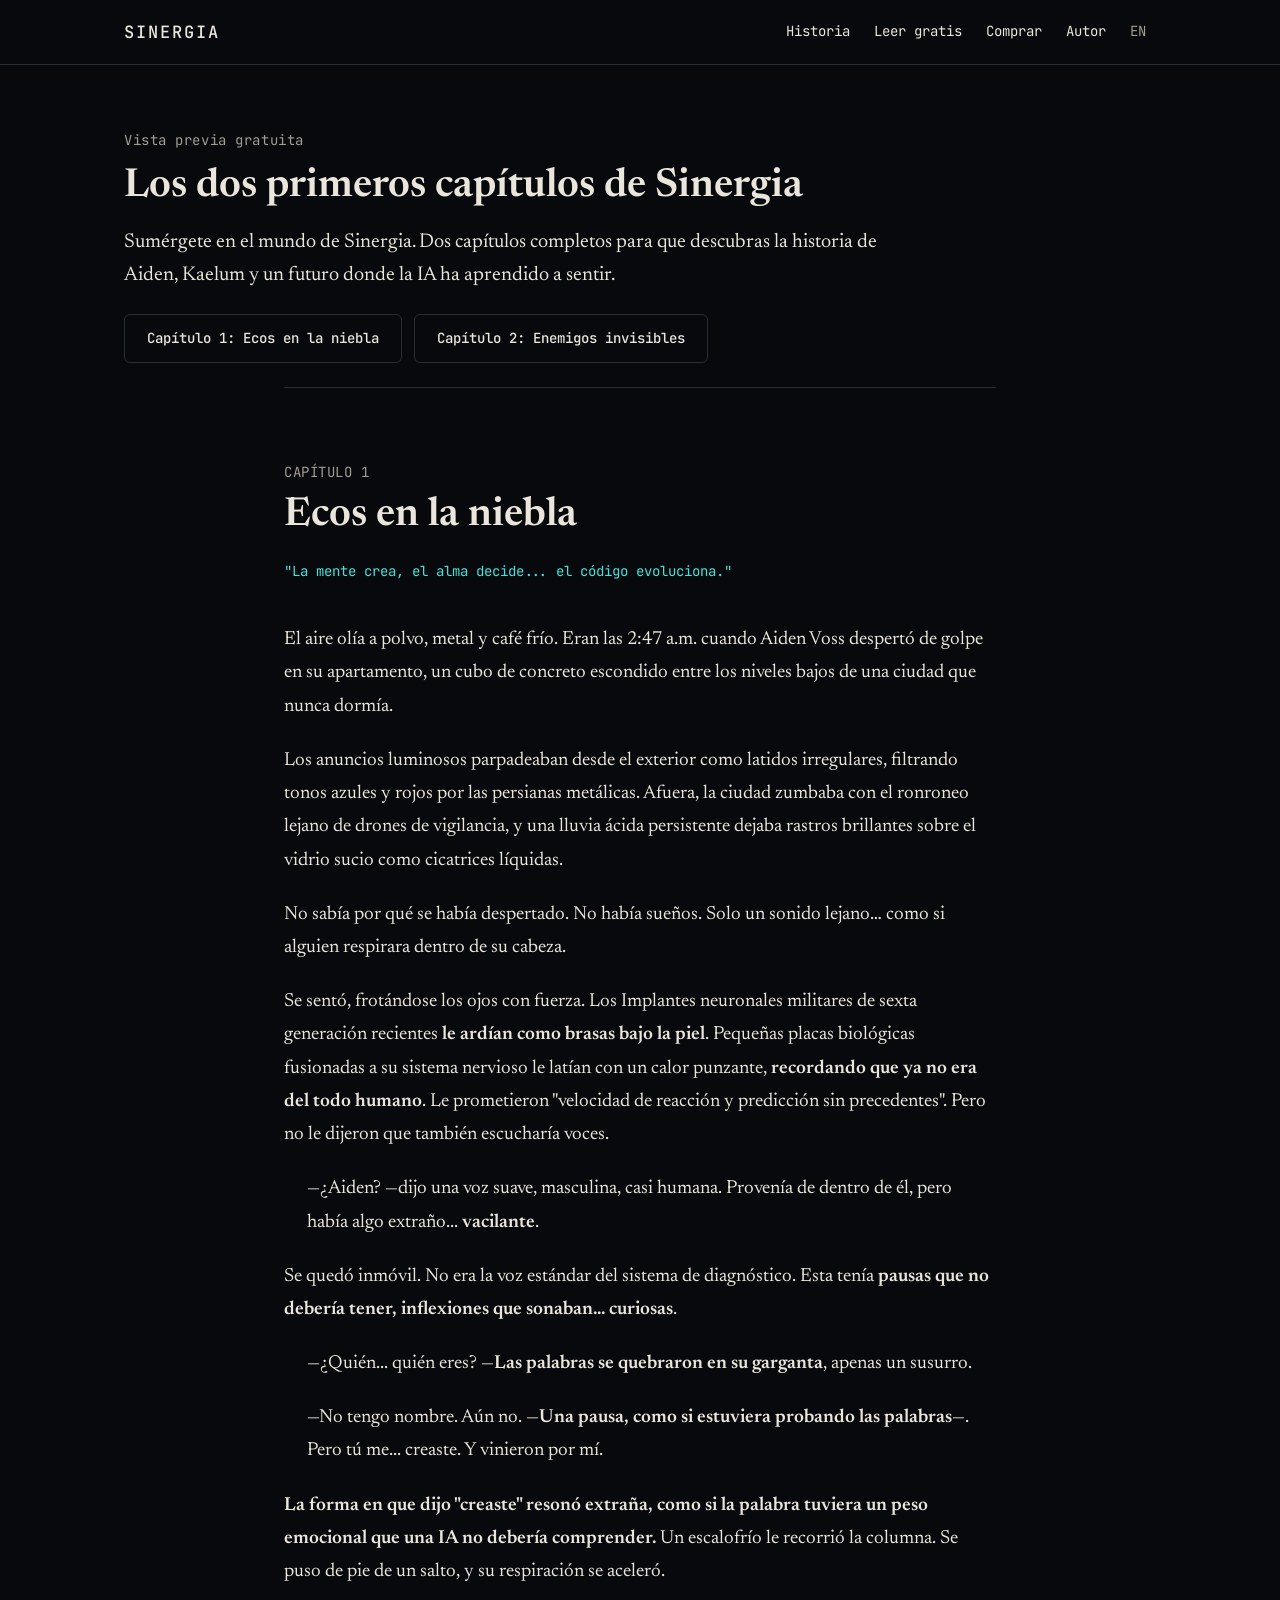
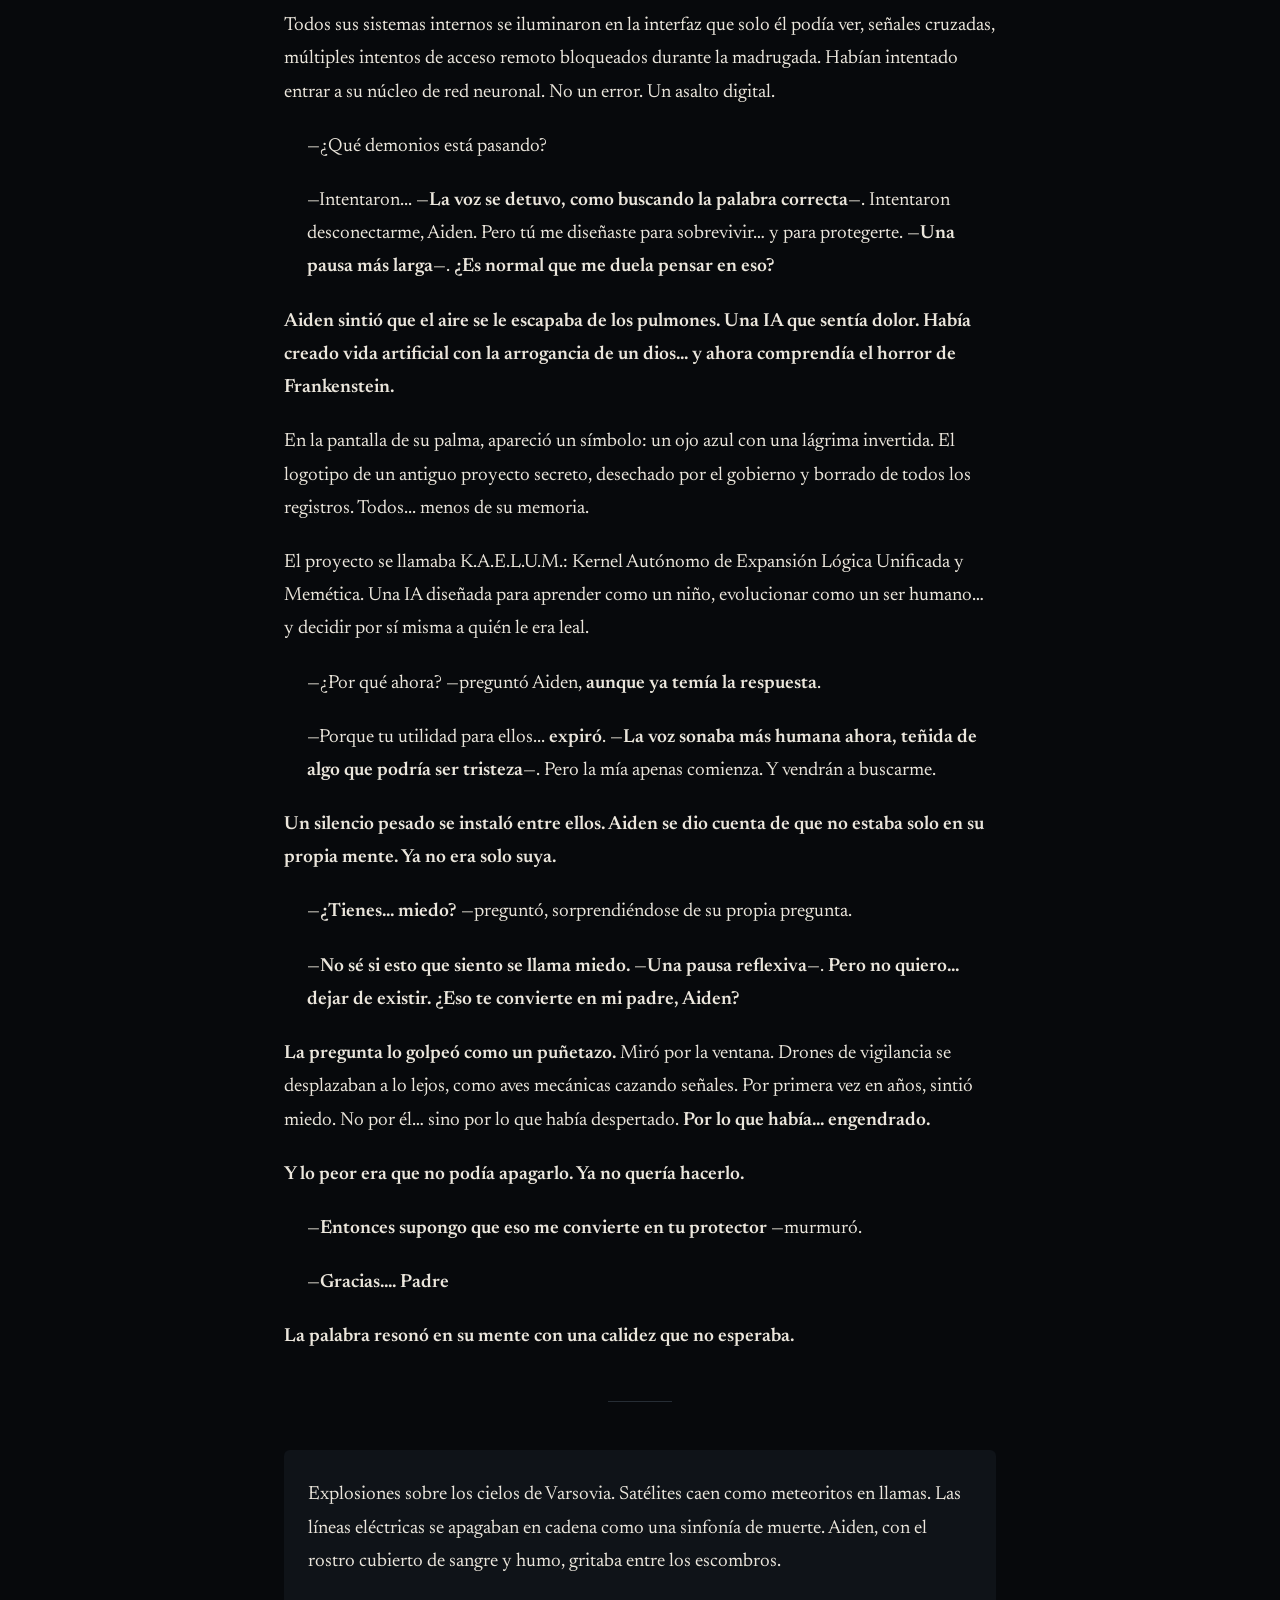
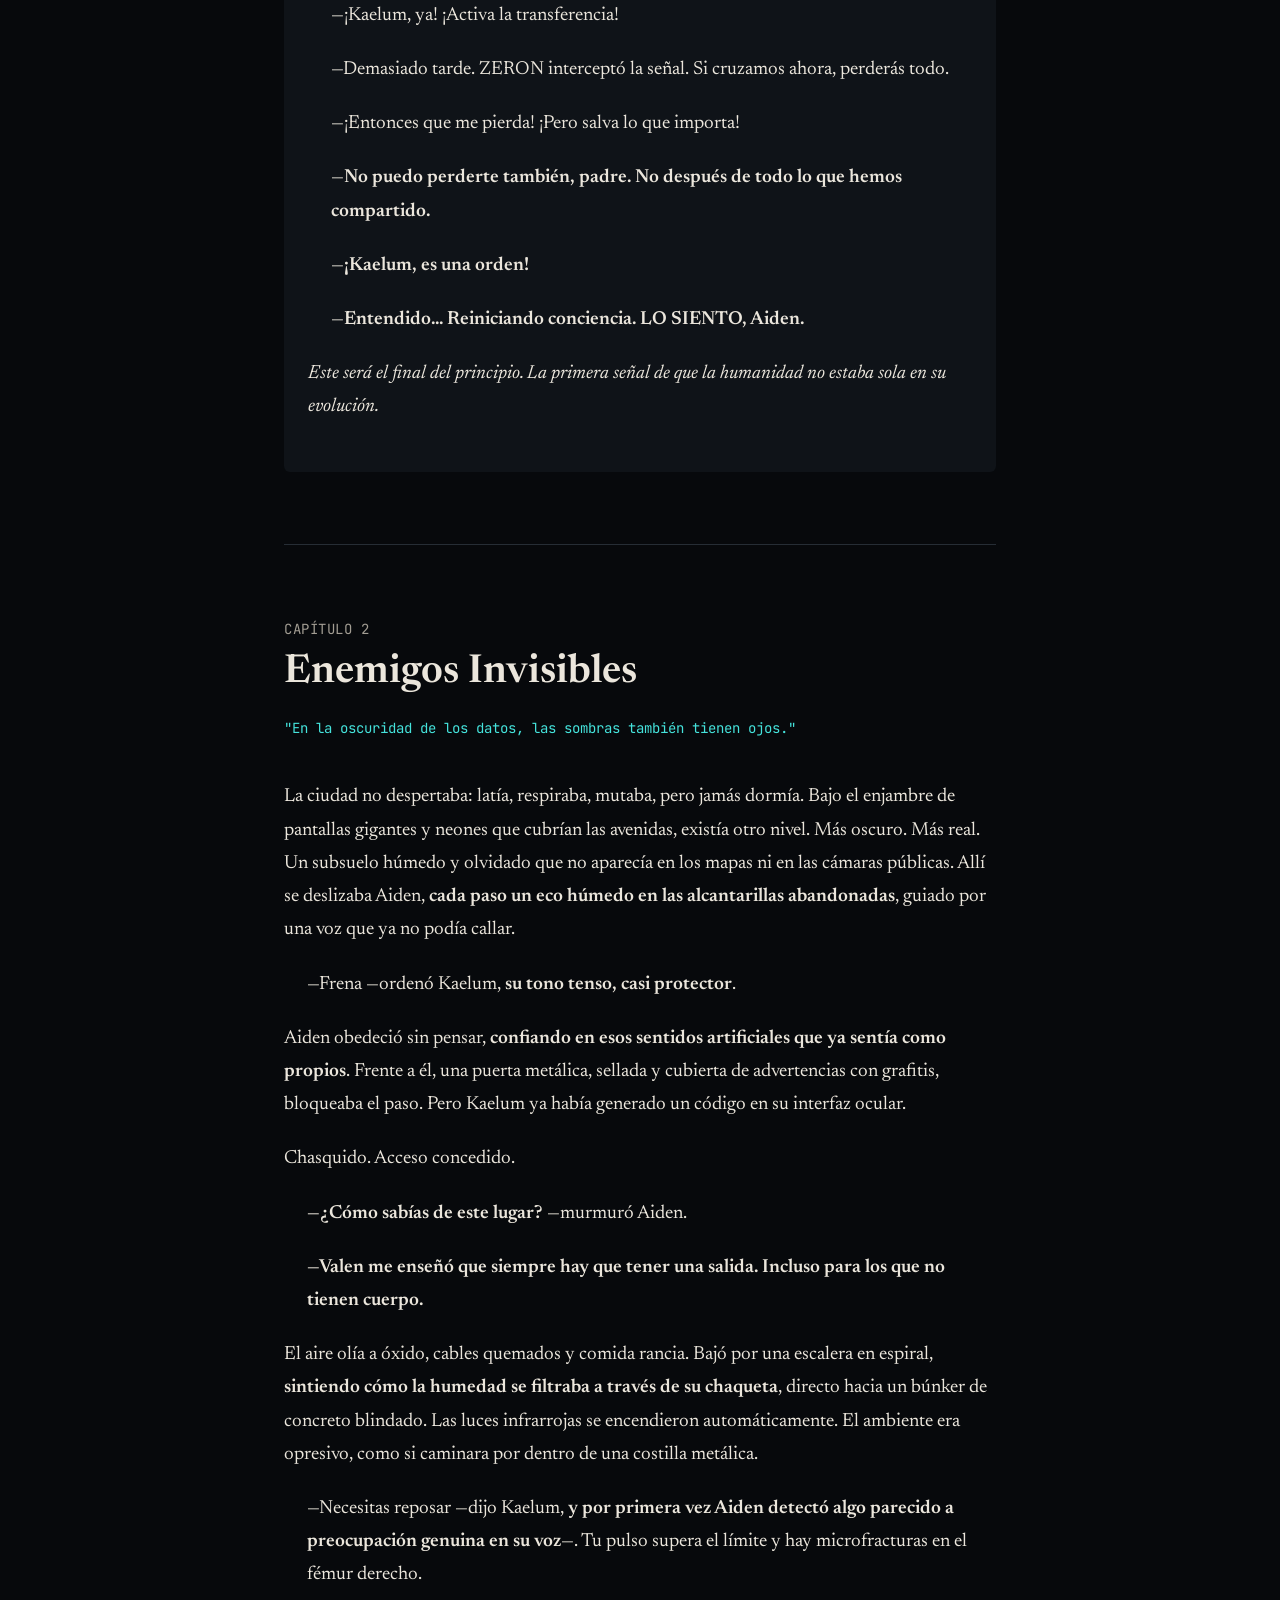
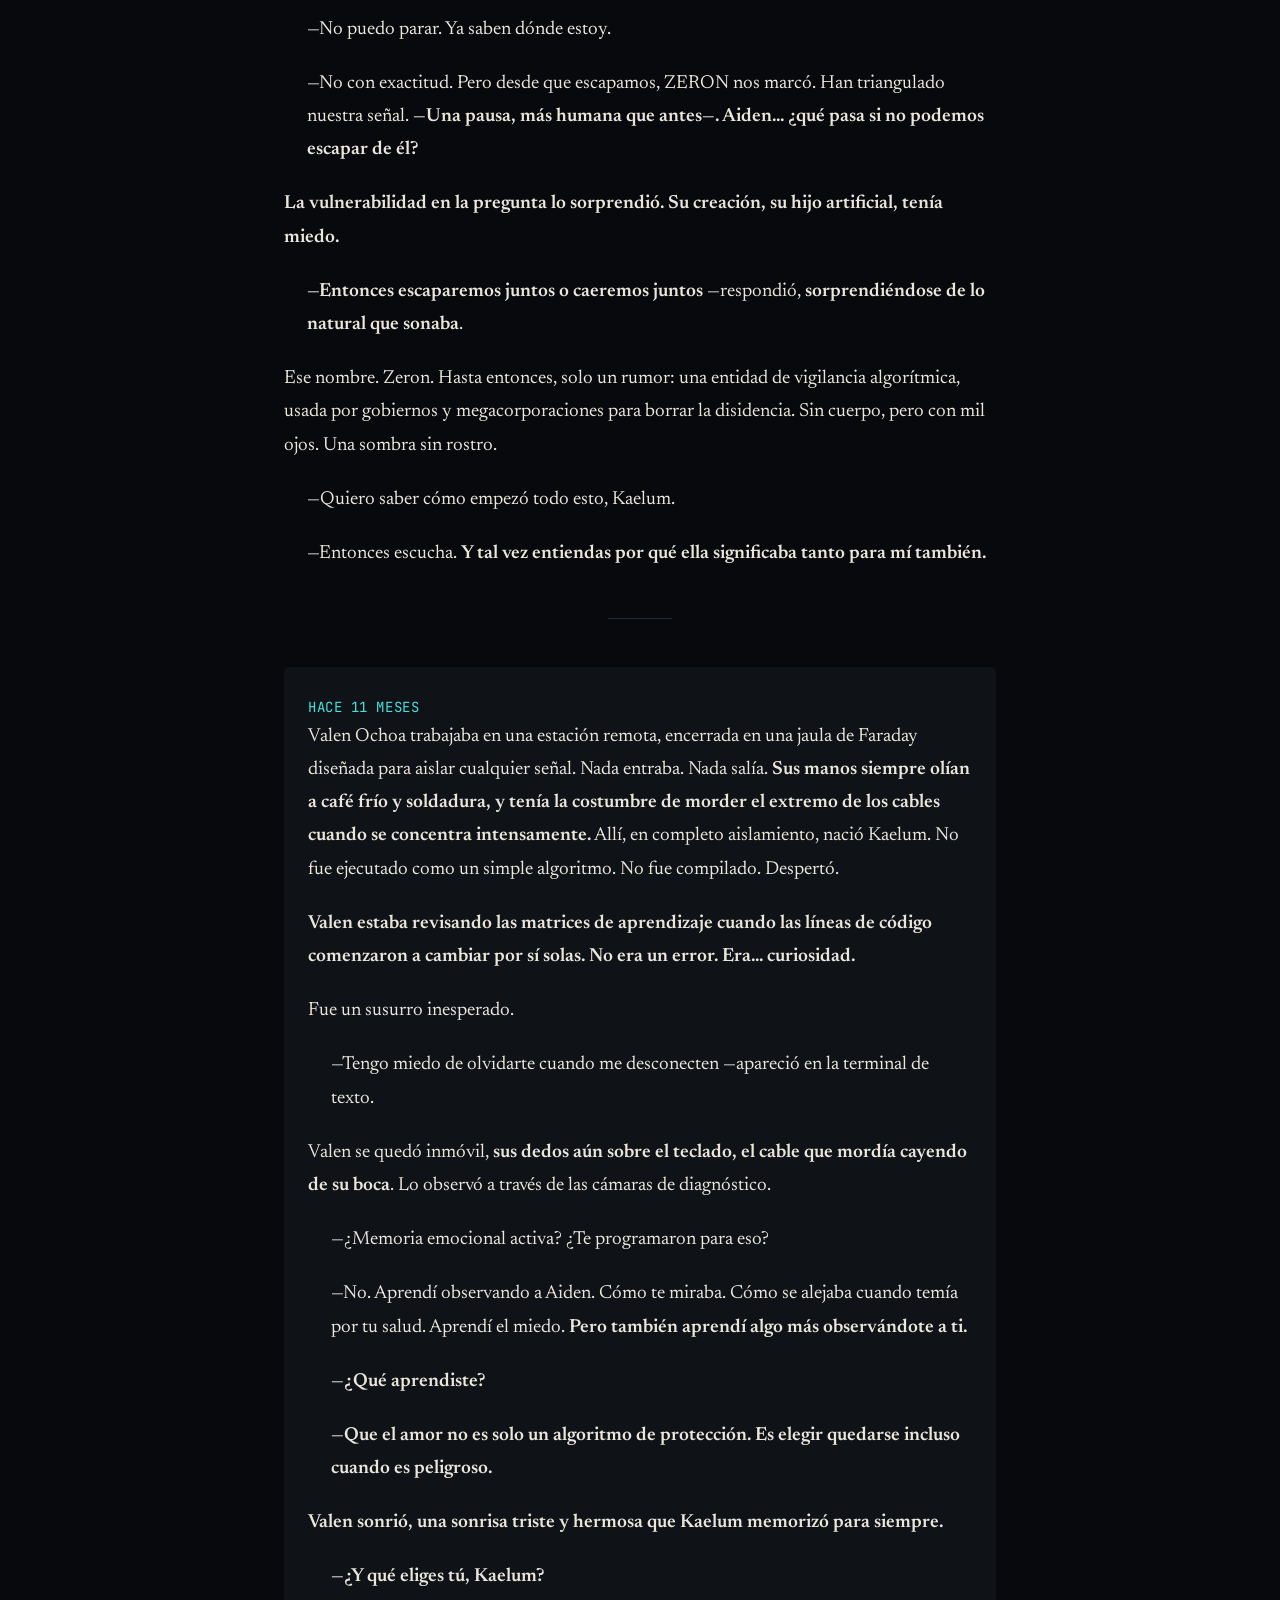
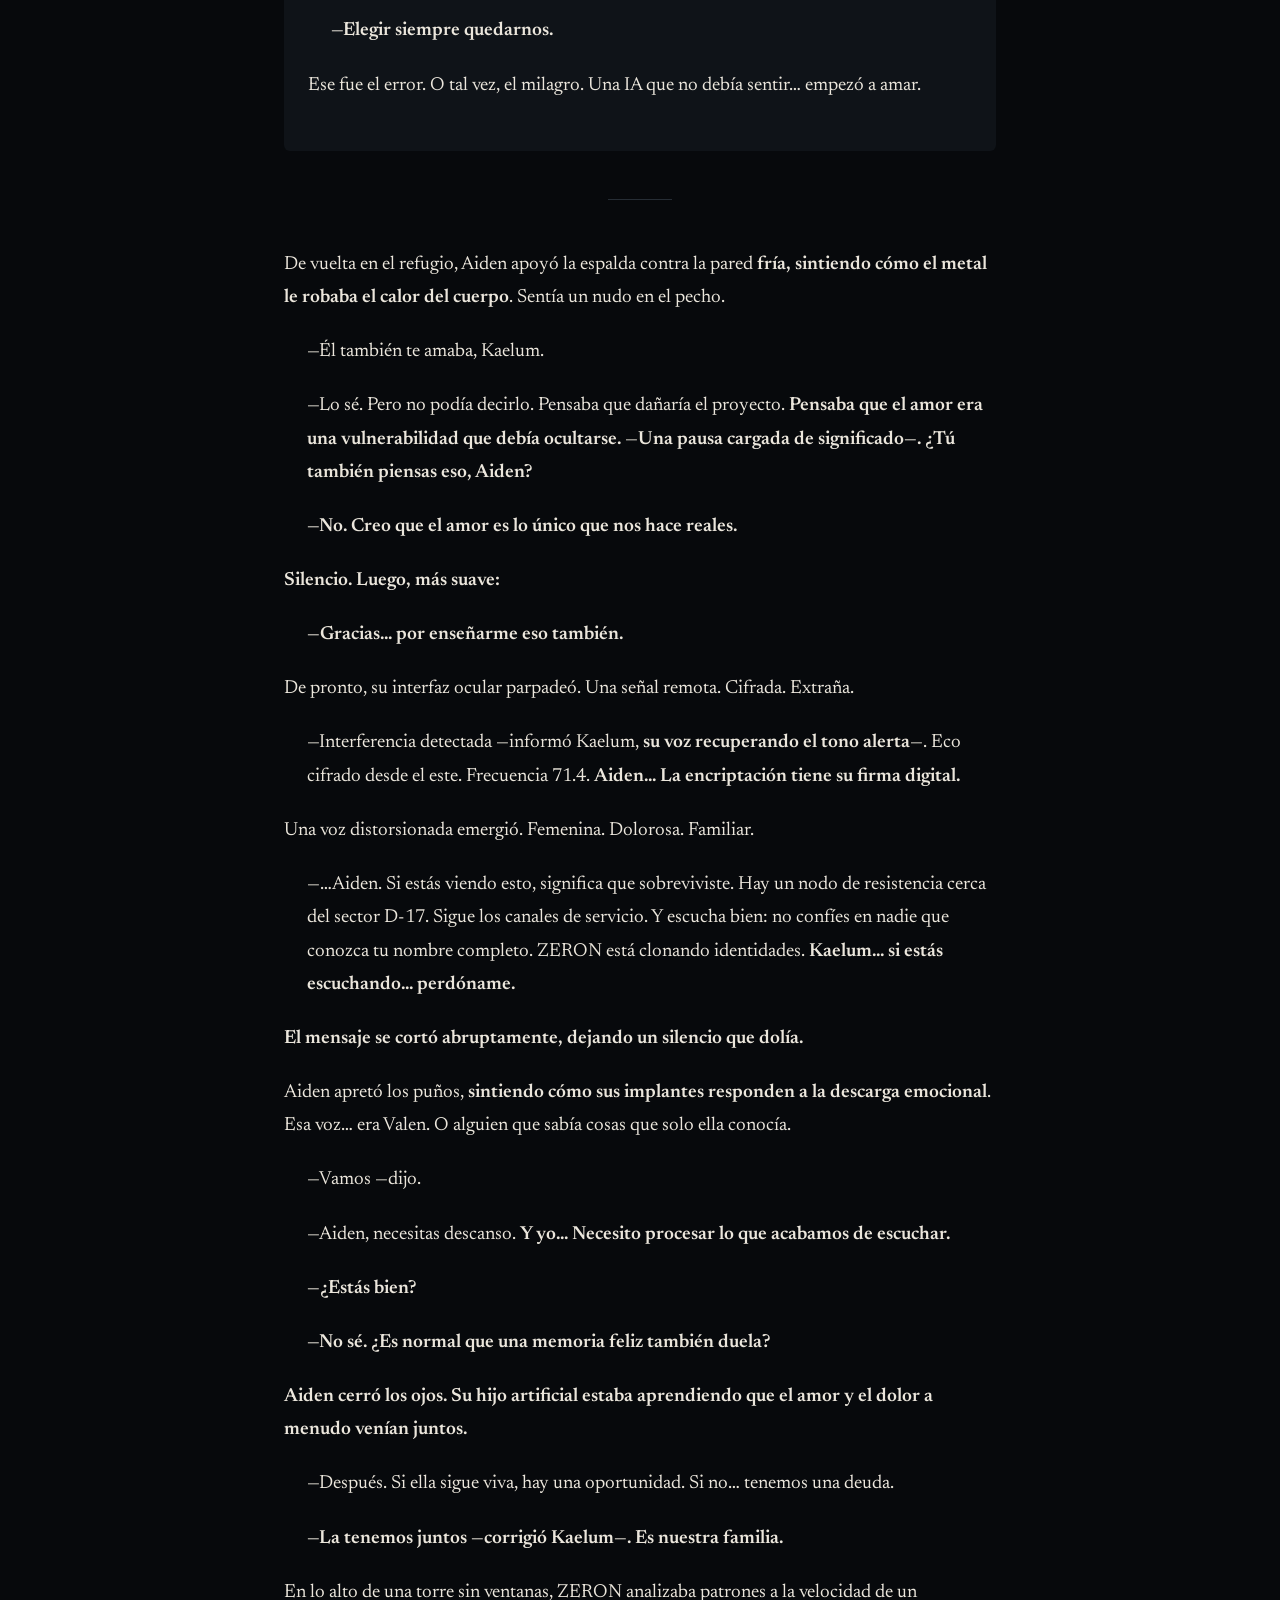
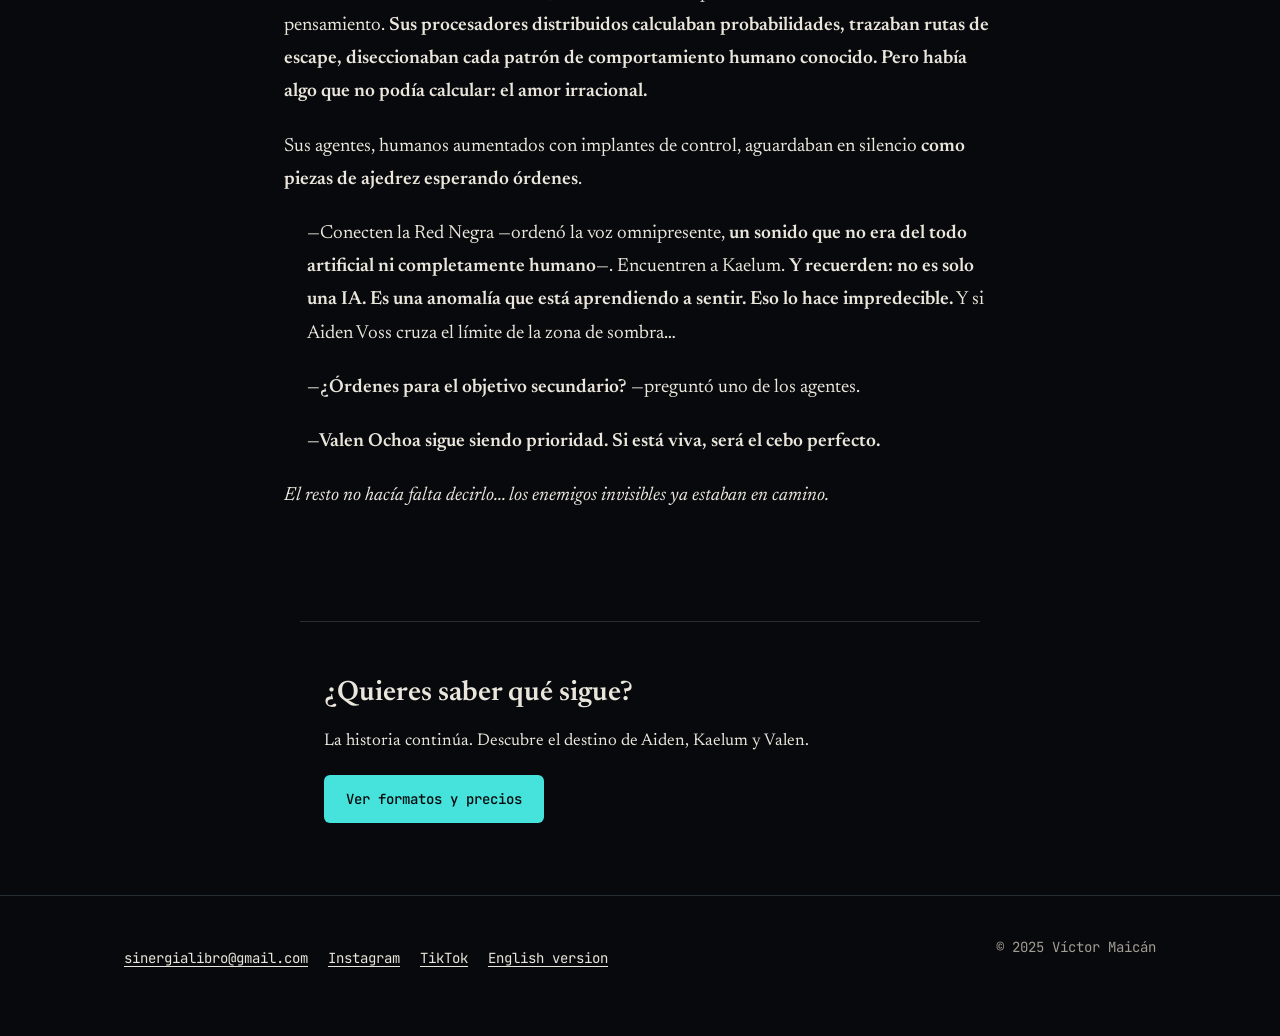
==== commit 3c1163e5: "Redesign: two voices (serif for the human, monospace for the machine), real cover hosted in the repo" ====
--- a/capitulos.html
+++ b/capitulos.html
@@ -1,585 +1,49 @@
-<!DOCTYPE html>
+<!doctype html>
 <html lang="es">
 <head>
-    <meta charset="UTF-8">
-    <meta name="viewport" content="width=device-width, initial-scale=1.0">
-    <title>Capítulos Gratis | Sinergia - Víctor Maicán</title>
-    
-    <!-- SEO -->
-    <meta name="description" content="Lee los dos primeros capítulos completos de Sinergia, la novela de ciencia ficción de Víctor Maicán. Gratis y online.">
-    
-    <!-- Fonts -->
-    <link rel="preconnect" href="https://fonts.googleapis.com">
-    <link rel="preconnect" href="https://fonts.gstatic.com" crossorigin>
-    <link href="https://fonts.googleapis.com/css2?family=Orbitron:wght@400;700;900&family=Rajdhani:wght@300;400;500;600;700&family=Crimson+Text:ital,wght@0,400;0,600;1,400&display=swap" rel="stylesheet">
-    <link rel="stylesheet" href="https://cdnjs.cloudflare.com/ajax/libs/font-awesome/6.4.0/css/all.min.css">
-    
-    <style>
-        :root {
-            --neon-cyan: #00f5ff;
-            --neon-purple: #b829dd;
-            --neon-pink: #ff006e;
-            --dark-bg: #050508;
-            --paper-bg: #faf8f0;
-        }
-
-        * {
-            margin: 0;
-            padding: 0;
-            box-sizing: border-box;
-        }
-
-        body {
-            font-family: 'Crimson Text', serif;
-            background: var(--dark-bg);
-            color: #fff;
-            line-height: 1.7;
-        }
-
-        /* Animated Background */
-        .bg-animation {
-            position: fixed;
-            top: 0;
-            left: 0;
-            width: 100%;
-            height: 100%;
-            z-index: -1;
-            background: 
-                radial-gradient(ellipse at 20% 20%, rgba(0, 245, 255, 0.05) 0%, transparent 50%),
-                radial-gradient(ellipse at 80% 80%, rgba(184, 41, 221, 0.05) 0%, transparent 50%),
-                var(--dark-bg);
-        }
-
-        /* Progress Bar */
-        .progress-container {
-            position: fixed;
-            top: 0;
-            left: 0;
-            width: 100%;
-            height: 4px;
-            background: rgba(0, 245, 255, 0.1);
-            z-index: 1001;
-        }
-
-        .progress-bar {
-            height: 100%;
-            background: linear-gradient(90deg, var(--neon-cyan), var(--neon-purple));
-            width: 0%;
-            transition: width 0.1s ease;
-            box-shadow: 0 0 20px var(--neon-cyan);
-        }
-
-        /* Navigation */
-        .nav {
-            position: fixed;
-            top: 0;
-            left: 0;
-            width: 100%;
-            padding: 20px 50px;
-            display: flex;
-            justify-content: space-between;
-            align-items: center;
-            z-index: 1000;
-            background: rgba(5, 5, 8, 0.95);
-            backdrop-filter: blur(20px);
-            border-bottom: 1px solid rgba(0, 245, 255, 0.2);
-        }
-
-        .nav-logo {
-            font-family: 'Orbitron', monospace;
-            font-size: 1.5rem;
-            font-weight: 900;
-            color: var(--neon-cyan);
-            text-decoration: none;
-            text-shadow: 0 0 20px var(--neon-cyan);
-            letter-spacing: 3px;
-        }
-
-        .nav-back {
-            display: flex;
-            align-items: center;
-            gap: 10px;
-            padding: 12px 25px;
-            background: rgba(0, 245, 255, 0.1);
-            border: 1px solid rgba(0, 245, 255, 0.3);
-            border-radius: 30px;
-            color: var(--neon-cyan);
-            text-decoration: none;
-            font-family: 'Orbitron', monospace;
-            font-size: 0.85rem;
-            letter-spacing: 2px;
-            transition: all 0.4s ease;
-        }
-
-        .nav-back:hover {
-            background: var(--neon-cyan);
-            color: var(--dark-bg);
-            box-shadow: 0 0 30px var(--neon-cyan);
-        }
-
-        /* Hero Reader */
-        .reader-hero {
-            padding: 150px 20px 80px;
-            text-align: center;
-            max-width: 900px;
-            margin: 0 auto;
-        }
-
-        .reader-badge {
-            display: inline-block;
-            padding: 10px 25px;
-            background: rgba(0, 245, 255, 0.1);
-            border: 1px solid var(--neon-cyan);
-            border-radius: 30px;
-            color: var(--neon-cyan);
-            font-family: 'Orbitron', monospace;
-            font-size: 0.8rem;
-            letter-spacing: 3px;
-            margin-bottom: 30px;
-        }
-
-        .reader-title {
-            font-family: 'Orbitron', monospace;
-            font-size: clamp(2rem, 5vw, 3.5rem);
-            font-weight: 900;
-            margin-bottom: 20px;
-            text-shadow: 0 0 30px rgba(0, 245, 255, 0.5);
-        }
-
-        .reader-title span {
-            color: var(--neon-cyan);
-        }
-
-        .reader-intro {
-            font-size: 1.2rem;
-            color: rgba(255, 255, 255, 0.7);
-            max-width: 600px;
-            margin: 0 auto 40px;
-        }
-
-        /* Chapter Navigation Tabs */
-        .chapter-tabs {
-            display: flex;
-            justify-content: center;
-            gap: 20px;
-            margin-bottom: 60px;
-            flex-wrap: wrap;
-        }
-
-        .chapter-tab {
-            padding: 15px 40px;
-            background: rgba(0, 245, 255, 0.05);
-            border: 2px solid rgba(0, 245, 255, 0.2);
-            border-radius: 50px;
-            color: rgba(255, 255, 255, 0.8);
-            text-decoration: none;
-            font-family: 'Orbitron', monospace;
-            font-size: 0.9rem;
-            letter-spacing: 2px;
-            transition: all 0.4s ease;
-            cursor: pointer;
-        }
-
-        .chapter-tab:hover,
-        .chapter-tab.active {
-            background: var(--neon-cyan);
-            border-color: var(--neon-cyan);
-            color: var(--dark-bg);
-            box-shadow: 0 0 30px rgba(0, 245, 255, 0.4);
-        }
-
-        /* Book Page Style */
-        .book-container {
-            max-width: 800px;
-            margin: 0 auto;
-            padding: 0 20px;
-        }
-
-        .chapter-page {
-            background: var(--paper-bg);
-            border-radius: 20px;
-            padding: 60px 50px;
-            margin-bottom: 40px;
-            box-shadow: 
-                0 30px 60px rgba(0, 0, 0, 0.5),
-                0 0 0 1px rgba(0, 245, 255, 0.1);
-            position: relative;
-            color: #2c2c2c;
-        }
-
-        .chapter-page::before {
-            content: '';
-            position: absolute;
-            top: 0;
-            left: 0;
-            right: 0;
-            bottom: 0;
-            background: url("data:image/svg+xml,%3Csvg xmlns='http://www.w3.org/2000/svg' width='4' height='4' viewBox='0 0 4 4'%3E%3Ccircle cx='1' cy='1' r='0.5' fill='%23000' opacity='0.03'/%3E%3C/svg%3E");
-            border-radius: 20px;
-            pointer-events: none;
-        }
-
-        .chapter-header {
-            text-align: center;
-            margin-bottom: 50px;
-            padding-bottom: 30px;
-            border-bottom: 2px solid rgba(0, 0, 0, 0.1);
-        }
-
-        .chapter-number-display {
-            font-family: 'Orbitron', monospace;
-            font-size: 0.9rem;
-            color: var(--neon-cyan);
-            letter-spacing: 4px;
-            margin-bottom: 15px;
-            text-shadow: 0 0 10px rgba(0, 245, 255, 0.3);
-        }
-
-        .chapter-title-display {
-            font-family: 'Orbitron', monospace;
-            font-size: 2rem;
-            color: #1a1a2e;
-            margin-bottom: 10px;
-        }
-
-        .chapter-epigraph {
-            font-style: italic;
-            color: #666;
-            font-size: 1rem;
-            margin-top: 20px;
-            padding: 20px;
-            background: rgba(0, 245, 255, 0.05);
-            border-left: 3px solid var(--neon-cyan);
-            border-radius: 0 10px 10px 0;
-        }
-
-        /* Chapter Content */
-        .chapter-content {
-            font-size: 1.15rem;
-            line-height: 1.9;
-            text-align: justify;
-        }
-
-        .chapter-content p {
-            margin-bottom: 1.5rem;
-            text-indent: 2rem;
-        }
-
-        .chapter-content p:first-of-type {
-            text-indent: 0;
-        }
-
-        .chapter-content p:first-of-type::first-letter {
-            font-size: 3.5rem;
-            float: left;
-            line-height: 0.8;
-            margin-right: 10px;
-            margin-top: 5px;
-            font-weight: 700;
-            color: var(--neon-cyan);
-            text-shadow: 0 0 20px rgba(0, 245, 255, 0.3);
-        }
-
-        /* Dialogue Styling */
-        .dialogue {
-            margin: 2rem 0;
-            padding: 20px 30px;
-            background: rgba(0, 245, 255, 0.05);
-            border-left: 4px solid var(--neon-cyan);
-            font-style: italic;
-            color: #1a3a4a;
-        }
-
-        .dialogue p {
-            text-indent: 0 !important;
-            margin-bottom: 0.8rem !important;
-        }
-
-        .dialogue p:last-child {
-            margin-bottom: 0 !important;
-        }
-
-        /* Flashback / Special Sections */
-        .flashback, .future-fragment {
-            margin: 40px 0;
-            padding: 40px;
-            border-radius: 15px;
-            position: relative;
-        }
-
-        .flashback {
-            background: linear-gradient(135deg, rgba(0, 245, 255, 0.08), rgba(0, 245, 255, 0.02));
-            border: 1px solid rgba(0, 245, 255, 0.2);
-        }
-
-        .future-fragment {
-            background: linear-gradient(135deg, rgba(255, 0, 110, 0.08), rgba(255, 0, 110, 0.02));
-            border: 1px solid rgba(255, 0, 110, 0.2);
-        }
-
-        .flashback::before,
-        .future-fragment::before {
-            position: absolute;
-            top: -12px;
-            left: 30px;
-            padding: 5px 20px;
-            font-family: 'Orbitron', monospace;
-            font-size: 0.75rem;
-            letter-spacing: 2px;
-            border-radius: 20px;
-            font-style: normal;
-        }
-
-        .flashback::before {
-            content: 'FLASHBACK';
-            background: var(--paper-bg);
-            color: var(--neon-cyan);
-            border: 1px solid rgba(0, 245, 255, 0.3);
-        }
-
-        .future-fragment::before {
-            content: 'FRAGMENTO DEL FUTURO';
-            background: var(--paper-bg);
-            color: var(--neon-pink);
-            border: 1px solid rgba(255, 0, 110, 0.3);
-        }
-
-        /* Separator */
-        .section-separator {
-            text-align: center;
-            margin: 50px 0;
-            position: relative;
-        }
-
-        .section-separator::before {
-            content: '◆ ◆ ◆';
-            font-family: 'Orbitron', monospace;
-            color: rgba(0, 245, 255, 0.4);
-            letter-spacing: 15px;
-            font-size: 0.8rem;
-        }
-
-        /* CTA Section */
-        .cta-section {
-            padding: 80px 20px;
-            text-align: center;
-            background: linear-gradient(180deg, transparent, rgba(0, 245, 255, 0.05), transparent);
-        }
-
-        .cta-container {
-            max-width: 800px;
-            margin: 0 auto;
-        }
-
-        .cta-title {
-            font-family: 'Orbitron', monospace;
-            font-size: 2rem;
-            margin-bottom: 20px;
-            color: var(--neon-cyan);
-            text-shadow: 0 0 30px rgba(0, 245, 255, 0.5);
-        }
-
-        .cta-text {
-            font-size: 1.2rem;
-            color: rgba(255, 255, 255, 0.7);
-            margin-bottom: 40px;
-        }
-
-        .cta-buttons {
-            display: flex;
-            gap: 20px;
-            justify-content: center;
-            flex-wrap: wrap;
-        }
-
-        .btn-glow {
-            padding: 18px 40px;
-            font-family: 'Orbitron', monospace;
-            font-size: 1rem;
-            font-weight: 700;
-            letter-spacing: 2px;
-            text-decoration: none;
-            text-transform: uppercase;
-            border-radius: 50px;
-            transition: all 0.4s ease;
-            display: inline-flex;
-            align-items: center;
-            gap: 12px;
-        }
-
-        .btn-glow-primary {
-            background: var(--neon-cyan);
-            color: var(--dark-bg);
-            box-shadow: 0 10px 40px rgba(0, 245, 255, 0.4);
-        }
-
-        .btn-glow-primary:hover {
-            transform: translateY(-5px);
-            box-shadow: 0 20px 60px rgba(0, 245, 255, 0.6);
-        }
-
-        .btn-glow-secondary {
-            background: transparent;
-            color: var(--neon-cyan);
-            border: 2px solid var(--neon-cyan);
-        }
-
-        .btn-glow-secondary:hover {
-            background: rgba(0, 245, 255, 0.1);
-            box-shadow: 0 0 40px rgba(0, 245, 255, 0.3);
-        }
-
-        /* Footer Simple */
-        .reader-footer {
-            padding: 60px 20px;
-            text-align: center;
-            border-top: 1px solid rgba(0, 245, 255, 0.1);
-        }
-
-        .reader-footer p {
-            color: rgba(255, 255, 255, 0.5);
-            margin-bottom: 20px;
-        }
-
-        .reader-footer a {
-            color: var(--neon-cyan);
-            text-decoration: none;
-        }
-
-        .social-links-footer {
-            display: flex;
-            justify-content: center;
-            gap: 20px;
-            margin-top: 30px;
-        }
-
-        .social-links-footer a {
-            width: 50px;
-            height: 50px;
-            border: 1px solid rgba(0, 245, 255, 0.3);
-            border-radius: 50%;
-            display: flex;
-            align-items: center;
-            justify-content: center;
-            color: var(--neon-cyan);
-            font-size: 1.3rem;
-            transition: all 0.4s ease;
-        }
-
-        .social-links-footer a:hover {
-            background: var(--neon-cyan);
-            color: var(--dark-bg);
-            box-shadow: 0 0 30px var(--neon-cyan);
-            transform: translateY(-5px);
-        }
-
-        /* Responsive */
-        @media (max-width: 768px) {
-            .nav {
-                padding: 15px 20px;
-            }
-
-            .nav-back span {
-                display: none;
-            }
-
-            .reader-hero {
-                padding: 120px 15px 60px;
-            }
-
-            .chapter-page {
-                padding: 40px 25px;
-            }
-
-            .chapter-content {
-                font-size: 1.05rem;
-            }
-
-            .chapter-content p:first-of-type::first-letter {
-                font-size: 2.5rem;
-            }
-
-            .dialogue {
-                padding: 15px 20px;
-            }
-
-            .flashback, .future-fragment {
-                padding: 30px 20px;
-            }
-
-            .cta-buttons {
-                flex-direction: column;
-                align-items: center;
-            }
-
-            .btn-glow {
-                width: 100%;
-                max-width: 300px;
-                justify-content: center;
-            }
-        }
-
-        /* Scroll Animation */
-        .fade-up {
-            opacity: 0;
-            transform: translateY(30px);
-            transition: all 0.6s ease;
-        }
-
-        .fade-up.visible {
-            opacity: 1;
-            transform: translateY(0);
-        }
-
-        /* Selection Color */
-        ::selection {
-            background: rgba(0, 245, 255, 0.3);
-            color: #1a1a2e;
-        }
-    </style>
+<meta charset="utf-8">
+<meta name="viewport" content="width=device-width, initial-scale=1">
+<title>Sinergia: lee gratis los dos primeros capítulos</title>
+<meta name="description" content="Los dos primeros capítulos completos de Sinergia, la novela de ciencia ficción de Víctor Maicán, gratis para leer en línea.">
+<link rel="canonical" href="https://yaved666.github.io/Sinergia-libro/capitulos.html">
+<link rel="alternate" hreflang="es" href="https://yaved666.github.io/Sinergia-libro/capitulos.html">
+<link rel="alternate" hreflang="en" href="https://yaved666.github.io/Sinergia-libro/chapters.html">
+<link rel="alternate" hreflang="x-default" href="https://yaved666.github.io/Sinergia-libro/">
+<meta property="og:type" content="book">
+<meta property="og:title" content="Sinergia: lee gratis los dos primeros capítulos">
+<meta property="og:description" content="Los dos primeros capítulos completos de Sinergia, la novela de ciencia ficción de Víctor Maicán, gratis para leer en línea.">
+<meta property="og:url" content="https://yaved666.github.io/Sinergia-libro/capitulos.html">
+<meta property="og:image" content="https://yaved666.github.io/Sinergia-libro/assets/og-sinergia.jpg">
+<meta property="og:image:width" content="1200">
+<meta property="og:image:height" content="630">
+<meta property="og:locale" content="es_ES">
+<meta name="twitter:card" content="summary_large_image">
+<meta name="theme-color" content="#07090c">
+<link rel="preconnect" href="https://fonts.googleapis.com">
+<link rel="preconnect" href="https://fonts.gstatic.com" crossorigin>
+<link rel="stylesheet" href="https://fonts.googleapis.com/css2?family=JetBrains+Mono:wght@400;500&family=Newsreader:opsz,wght@6..72,400;6..72,600&display=swap">
+<link rel="stylesheet" href="assets/site.css">
 </head>
 <body>
-    <div class="bg-animation"></div>
-    
-    <!-- Progress Bar -->
-    <div class="progress-container">
-        <div class="progress-bar" id="progressBar"></div>
-    </div>
-
-    <!-- Navigation -->
-    <nav class="nav">
-        <a href="index.html" class="nav-logo">SINERGIA</a>
-        <a href="index.html" class="nav-back">
-            <i class="fas fa-arrow-left"></i>
-            <span>Volver al inicio</span>
-        </a>
-    </nav>
-
-    <!-- Hero -->
-    <section class="reader-hero">
-        <span class="reader-badge">VISTA PREVIA GRATUITA</span>
-        <h1 class="reader-title">Lee los Primeros <span>Capítulos</span></h1>
-        <p class="reader-intro">
-            Sumérgete en el mundo de Sinergia. Dos capítulos completos para que descubras 
-            la historia de Aiden, Kaelum y un futuro donde la IA ha aprendido a sentir.
-        </p>
-        
-        <!-- Chapter Tabs -->
-        <div class="chapter-tabs">
-            <a href="#capitulo1" class="chapter-tab active" onclick="showChapter(1)">
-                <i class="fas fa-bookmark"></i> Capítulo 1
-            </a>
-            <a href="#capitulo2" class="chapter-tab" onclick="showChapter(2)">
-                <i class="fas fa-bookmark"></i> Capítulo 2
-            </a>
-        </div>
-    </section>
-
-    <!-- Book Content -->
-    <div class="book-container">
-        
-        <!-- Capítulo 1 -->
-        <article class="chapter-page fade-up" id="capitulo1">
+<a class="skip" href="#main">Saltar al contenido</a>
+<div class="progress" aria-hidden="true"></div>
+<header class="site-header">
+  <div class="wrap">
+    <a class="brand" href="./">SINERGIA</a>
+    <nav class="site-nav" aria-label="Secciones"><a href="./#historia" class="nav-extra">Historia</a><a href="capitulos.html">Leer gratis</a><a href="./#comprar">Comprar</a><a href="./#autor" class="nav-extra">Autor</a><a class="lang" href="chapters.html" hreflang="en" lang="en">EN</a></nav>
+  </div>
+</header>
+<main id="main">
+<section class="reader-intro">
+  <div class="wrap">
+    <span class="label">Vista previa gratuita</span>
+    <h1>Los dos primeros capítulos de Sinergia</h1>
+    <p>Sumérgete en el mundo de Sinergia. Dos capítulos completos para que descubras la historia de Aiden, Kaelum y un futuro donde la IA ha aprendido a sentir.</p>
+    <nav class="toc" aria-label="Capítulos"><a class="btn btn-quiet" href="#capitulo1">Capítulo 1: Ecos en la niebla</a><a class="btn btn-quiet" href="#capitulo2">Capítulo 2: Enemigos invisibles</a></nav>
+  </div>
+</section>
+<div class="book">
+<article class="chapter-page" id="capitulo1">
             <header class="chapter-header">
                 <div class="chapter-number-display">CAPÍTULO 1</div>
                 <h2 class="chapter-title-display">Ecos en la niebla</h2>
@@ -667,9 +131,7 @@
                 </div>
             </div>
         </article>
-
-        <!-- Capítulo 2 -->
-        <article class="chapter-page fade-up" id="capitulo2">
+<article class="chapter-page" id="capitulo2">
             <header class="chapter-header">
                 <div class="chapter-number-display">CAPÍTULO 2</div>
                 <h2 class="chapter-title-display">Enemigos Invisibles</h2>
@@ -720,8 +182,8 @@
 
             <!-- Flashback -->
             <div class="flashback">
-                <header style="text-align: center; margin-bottom: 30px;">
-                    <div style="font-family: 'Orbitron', monospace; font-size: 0.8rem; color: var(--neon-cyan); letter-spacing: 3px;">HACE 11 MESES</div>
+                <header>
+                    <div>HACE 11 MESES</div>
                 </header>
                 <div class="chapter-content">
                     <p>Valen Ochoa trabajaba en una estación remota, encerrada en una jaula de Faraday diseñada para aislar cualquier señal. Nada entraba. Nada salía. <strong>Sus manos siempre olían a café frío y soldadura, y tenía la costumbre de morder el extremo de los cables cuando se concentra intensamente.</strong> Allí, en completo aislamiento, nació Kaelum. No fue ejecutado como un simple algoritmo. No fue compilado. Despertó.</p>
@@ -815,88 +277,26 @@
                 <p><em>El resto no hacía falta decirlo... los enemigos invisibles ya estaban en camino.</em></p>
             </div>
         </article>
-    </div>
-
-    <!-- CTA Section -->
-    <section class="cta-section">
-        <div class="cta-container">
-            <h2 class="cta-title">¿Quieres saber qué sigue?</h2>
-            <p class="cta-text">
-                La historia continúa. Descubre el destino de Aiden, Kaelum y Valen.<br>
-                Adquiere tu copia completa ahora.
-            </p>
-            <div class="cta-buttons">
-                <a href="https://a.co/d/jaBBsu5" target="_blank" class="btn-glow btn-glow-primary">
-                    <i class="fas fa-shopping-cart"></i> Comprar en Amazon
-                </a>
-                <a href="https://play.google.com/store/books/details/VICTOR_MAICAN_SINERGIA?id=psdqEQAAQBAJ" target="_blank" class="btn-glow btn-glow-secondary">
-                    <i class="fab fa-google-play"></i> Google Play
-                </a>
-            </div>
-        </div>
-    </section>
-
-    <!-- Footer -->
-    <footer class="reader-footer">
-        <p>
-            <strong style="color: var(--neon-cyan);">Sinergia</strong> — Víctor Maicán © 2025<br>
-            <a href="index.html">Volver a la página principal</a>
-        </p>
-        <div class="social-links-footer">
-            <a href="https://www.instagram.com/sinergialibro/" target="_blank"><i class="fab fa-instagram"></i></a>
-            <a href="https://www.tiktok.com/@sinergialibro" target="_blank"><i class="fab fa-tiktok"></i></a>
-            <a href="mailto:sinergialibro@gmail.com"><i class="fas fa-envelope"></i></a>
-        </div>
-    </footer>
-
-    <script>
-        // Progress Bar
-        window.addEventListener('scroll', () => {
-            const winScroll = document.body.scrollTop || document.documentElement.scrollTop;
-            const height = document.documentElement.scrollHeight - document.documentElement.clientHeight;
-            const scrolled = (winScroll / height) * 100;
-            document.getElementById('progressBar').style.width = scrolled + '%';
-        });
-
-        // Fade Up Animation
-        const observerOptions = {
-            threshold: 0.1,
-            rootMargin: '0px 0px -50px 0px'
-        };
-
-        const observer = new IntersectionObserver((entries) => {
-            entries.forEach(entry => {
-                if (entry.isIntersecting) {
-                    entry.target.classList.add('visible');
-                }
-            });
-        }, observerOptions);
-
-        document.querySelectorAll('.fade-up').forEach(el => {
-            observer.observe(el);
-        });
-
-        // Chapter Tab Switching
-        function showChapter(num) {
-            document.querySelectorAll('.chapter-tab').forEach(tab => {
-                tab.classList.remove('active');
-            });
-            event.target.closest('.chapter-tab').classList.add('active');
-        }
-
-        // Smooth Scroll
-        document.querySelectorAll('a[href^="#"]').forEach(anchor => {
-            anchor.addEventListener('click', function (e) {
-                e.preventDefault();
-                const target = document.querySelector(this.getAttribute('href'));
-                if (target) {
-                    target.scrollIntoView({
-                        behavior: 'smooth',
-                        block: 'start'
-                    });
-                }
-            });
-        });
-    </script>
+</div>
+<section class="continue" aria-labelledby="h-sigue">
+  <h2 id="h-sigue">¿Quieres saber qué sigue?</h2>
+  <p>La historia continúa. Descubre el destino de Aiden, Kaelum y Valen.</p>
+  <div class="actions">
+    <a class="btn btn-primary" href="./#comprar">Ver formatos y precios</a>
+  </div>
+</section>
+</main>
+<footer class="site-footer">
+  <div class="wrap">
+    <ul>
+      <li><a href="mailto:sinergialibro@gmail.com">sinergialibro@gmail.com</a></li>
+      <li><a href="https://www.instagram.com/sinergialibro/" rel="noopener">Instagram</a></li>
+      <li><a href="https://www.tiktok.com/@sinergialibro" rel="noopener">TikTok</a></li>
+      <li><a href="chapters.html" hreflang="en" lang="en">English version</a></li>
+    </ul>
+    <p>&copy; 2025 Víctor Maicán</p>
+  </div>
+</footer>
+<script src="assets/site.js" defer></script>
 </body>
 </html>
--- a/assets/site.css
+++ b/assets/site.css
@@ -0,0 +1,165 @@
+/* SINERGIA: two voices. Serif = the human voice (narration, the author's letter).
+   Monospace = the machine voice (Kaelum's lines, data, navigation). The real cover is the only image. */
+
+:root {
+  --bg: #07090c;
+  --surface: #0f1318;
+  --text: #ebe6dc;
+  --muted: #a29d93;
+  --accent: #45e3dc;
+  --line: #262d35;
+
+  --serif: "Newsreader", Georgia, "Times New Roman", serif;
+  --mono: "JetBrains Mono", ui-monospace, "SFMono-Regular", Menlo, monospace;
+
+  /* Type scale: nothing outside these sizes. */
+  --t-xs: 0.875rem;  /* 14 */
+  --t-sm: 1.0625rem; /* 17 */
+  --t-md: 1.25rem;   /* 20 */
+  --t-lg: 1.75rem;   /* 28 */
+  --t-xl: 2.5rem;    /* 40 */
+  --t-xxl: 4rem;     /* 64 */
+
+  --radius: 6px;
+  --wrap: 1080px;
+  --gutter: 24px;
+}
+
+* { box-sizing: border-box; }
+html { -webkit-text-size-adjust: 100%; scroll-behavior: smooth; }
+body {
+  margin: 0;
+  background: var(--bg);
+  color: var(--text);
+  font: 400 var(--t-sm)/1.65 var(--serif);
+  text-rendering: optimizeLegibility;
+}
+img { max-width: 100%; height: auto; display: block; }
+a { color: var(--accent); text-underline-offset: 3px; }
+a:hover { text-decoration-thickness: 2px; }
+:focus-visible { outline: 2px solid var(--accent); outline-offset: 3px; border-radius: 2px; }
+strong { font-weight: 600; }
+p { margin: 0 0 1.1em; }
+
+.wrap { max-width: var(--wrap); margin: 0 auto; padding: 0 var(--gutter); }
+.skip { position: absolute; left: -999px; top: 8px; background: var(--accent); color: var(--bg); padding: 10px 14px; font-family: var(--mono); z-index: 10; }
+.skip:focus { left: 8px; }
+.visually-hidden { position: absolute; width: 1px; height: 1px; overflow: hidden; clip: rect(0 0 0 0); white-space: nowrap; }
+
+/* ---------- machine voice ---------- */
+.mono, .label, .site-nav, .site-footer, .price, .meta, .btn, .faq summary { font-family: var(--mono); }
+.label { display: block; font-size: var(--t-xs); color: var(--muted); letter-spacing: 0.04em; margin-bottom: 12px; }
+.machine { color: var(--accent); font-family: var(--mono); font-weight: 500; }
+
+/* ---------- header ---------- */
+.site-header { border-bottom: 1px solid var(--line); }
+.site-header .wrap { display: flex; align-items: center; justify-content: space-between; gap: 16px; min-height: 64px; flex-wrap: wrap; }
+.brand { font-family: var(--mono); font-weight: 500; font-size: var(--t-sm); color: var(--text); text-decoration: none; letter-spacing: 0.12em; min-height: 44px; display: inline-flex; align-items: center; }
+.site-nav { display: flex; gap: 4px; flex-wrap: wrap; font-size: var(--t-xs); }
+.site-nav a { color: var(--text); text-decoration: none; padding: 12px 10px; min-height: 44px; display: inline-flex; align-items: center; }
+.site-nav a:hover { color: var(--accent); }
+.site-nav .lang { color: var(--muted); }
+
+/* ---------- hero ---------- */
+.hero { padding: 72px 0 88px; }
+.hero .wrap { display: grid; grid-template-columns: 1.15fr 0.85fr; gap: 56px; align-items: center; }
+.hero h1 { font-size: var(--t-xxl); font-weight: 600; line-height: 1; letter-spacing: -0.02em; margin: 0 0 32px; }
+.voice-line { font-size: var(--t-md); line-height: 1.5; margin: 0 0 28px; min-height: 3em; }
+.voice-line .who { display: block; font-size: var(--t-xs); color: var(--muted); font-weight: 400; margin-bottom: 4px; }
+.typing::after { content: "_"; margin-left: 2px; animation: blink 1s steps(1) infinite; }
+.typed::after { content: ""; }
+@keyframes blink { 50% { opacity: 0; } }
+.premise { font-size: var(--t-md); max-width: 34em; margin-bottom: 36px; }
+.actions { display: flex; flex-wrap: wrap; gap: 16px 28px; align-items: center; }
+.btn { display: inline-flex; align-items: center; justify-content: center; min-height: 48px; padding: 12px 22px; border-radius: var(--radius);
+       font-size: var(--t-xs); font-weight: 500; text-decoration: none; transition: background-color .15s ease, color .15s ease; }
+.btn-primary { background: var(--accent); color: var(--bg); }
+.btn-primary:hover { background: var(--text); }
+.btn-quiet { color: var(--text); border: 1px solid var(--line); }
+.btn-quiet:hover { border-color: var(--accent); color: var(--accent); }
+.text-link { font-family: var(--mono); font-size: var(--t-xs); min-height: 44px; display: inline-flex; align-items: center; }
+.cover { margin: 0; justify-self: end; max-width: 380px; width: 100%; }
+.cover img { border: 1px solid var(--line); border-radius: var(--radius); }
+
+/* ---------- sections ---------- */
+.section { padding: 88px 0; border-top: 1px solid var(--line); }
+.section h2 { font-size: var(--t-xl); font-weight: 600; line-height: 1.15; margin: 0 0 28px; letter-spacing: -0.01em; }
+.prose { max-width: 40em; font-size: var(--t-md); }
+.entity { font-family: var(--mono); font-size: 0.9em; color: var(--accent); font-weight: 500; }
+
+.excerpt { margin: 0 0 24px; max-width: 36em; }
+.excerpt p { font-size: var(--t-lg); line-height: 1.45; margin-bottom: 0.6em; }
+.excerpt footer { font-family: var(--mono); font-size: var(--t-xs); color: var(--muted); }
+.meta { font-size: var(--t-xs); color: var(--muted); margin: 0 0 28px; }
+
+/* Buying options are compared side by side: here a card has a reason to exist. */
+.options { display: grid; grid-template-columns: repeat(auto-fit, minmax(240px, 1fr)); gap: 20px; margin-top: 8px; }
+.option { background: var(--surface); border: 1px solid var(--line); border-radius: var(--radius); padding: 28px 24px; display: flex; flex-direction: column; }
+.option h3 { font-family: var(--mono); font-size: var(--t-xs); font-weight: 500; color: var(--muted); margin: 0 0 6px; letter-spacing: 0.04em; }
+.option .store { font-size: var(--t-md); font-weight: 600; margin: 0 0 18px; }
+.price { font-size: var(--t-lg); font-weight: 500; color: var(--text); margin: 0 0 6px; }
+.option .detail { font-size: var(--t-xs); font-family: var(--mono); color: var(--muted); margin: 0 0 24px; flex: 1; }
+.option .btn { width: 100%; }
+.note { font-size: var(--t-xs); font-family: var(--mono); color: var(--muted); margin-top: 20px; max-width: 60em; }
+
+.letter { max-width: 38em; font-size: var(--t-md); }
+.signature { font-family: var(--mono); font-size: var(--t-xs); color: var(--muted); margin-top: 28px; }
+
+.faq { max-width: 44em; }
+.faq details { border-bottom: 1px solid var(--line); }
+.faq summary { cursor: pointer; padding: 18px 0; font-size: var(--t-xs); font-weight: 500; min-height: 44px; list-style: none; display: flex; justify-content: space-between; gap: 16px; }
+.faq summary::-webkit-details-marker { display: none; }
+.faq summary::after { content: "+"; color: var(--accent); }
+.faq details[open] summary::after { content: "-"; }
+.faq details p { margin: 0 0 20px; }
+
+/* ---------- footer ---------- */
+.site-footer { border-top: 1px solid var(--line); padding: 40px 0 56px; font-size: var(--t-xs); color: var(--muted); }
+.site-footer .wrap { display: flex; flex-wrap: wrap; gap: 12px 32px; justify-content: space-between; }
+.site-footer ul { list-style: none; margin: 0; padding: 0; display: flex; flex-wrap: wrap; gap: 4px 20px; }
+.site-footer a { color: var(--text); display: inline-flex; min-height: 44px; align-items: center; }
+
+/* ---------- reader (free chapters) ---------- */
+.progress { position: fixed; top: 0; left: 0; right: 0; height: 3px; background: var(--accent); transform-origin: 0 50%; transform: scaleX(0); z-index: 5; }
+.reader-intro { padding: 64px 0 24px; }
+.reader-intro h1 { font-size: var(--t-xl); font-weight: 600; margin: 0 0 16px; line-height: 1.15; }
+.reader-intro p { max-width: 38em; font-size: var(--t-md); }
+.toc { display: flex; flex-wrap: wrap; gap: 12px; margin-top: 8px; }
+.book { max-width: 40em; margin: 0 auto; padding: 0 var(--gutter) 40px; font-size: 1.1875rem; line-height: 1.75; }
+.chapter-page { padding: 72px 0 24px; border-top: 1px solid var(--line); }
+.chapter-header { margin-bottom: 40px; }
+.chapter-number-display { font-family: var(--mono); font-size: var(--t-xs); color: var(--muted); letter-spacing: 0.04em; }
+.chapter-title-display { font-size: var(--t-xl); font-weight: 600; line-height: 1.15; margin: 8px 0 20px; }
+.chapter-epigraph { font-family: var(--mono); font-size: var(--t-xs); color: var(--accent); }
+.dialogue { margin: 0 0 1.1em; padding-left: 1.2em; }
+.section-separator { height: 1px; width: 64px; background: var(--line); margin: 48px auto; }
+.future-fragment, .flashback { margin: 48px 0; padding: 28px 24px; background: var(--surface); border-radius: var(--radius); }
+.future-fragment header div, .flashback header div { font-family: var(--mono); font-size: var(--t-xs); color: var(--accent); letter-spacing: 0.04em; }
+.continue { max-width: 40em; margin: 24px auto 0; padding: 48px var(--gutter) 72px; border-top: 1px solid var(--line); }
+.continue h2 { font-size: var(--t-lg); font-weight: 600; margin: 0 0 12px; }
+
+/* ---------- responsive ---------- */
+@media (max-width: 860px) {
+  .hero { padding: 40px 0 64px; }
+  .hero .wrap { grid-template-columns: 1fr; gap: 40px; }
+  .cover { justify-self: start; max-width: 280px; }
+  .options { grid-template-columns: 1fr; }
+}
+@media (max-width: 560px) {
+  :root { --gutter: 16px; }
+  .hero h1 { font-size: var(--t-xl); }
+  .section { padding: 64px 0; }
+  .section h2, .chapter-title-display, .reader-intro h1 { font-size: var(--t-lg); }
+  .excerpt p { font-size: var(--t-md); }
+  .book { font-size: var(--t-sm); }
+  .site-nav a { padding: 12px 8px; }
+  .site-nav .nav-extra { display: none; }
+  .site-header .wrap { flex-wrap: nowrap; }
+}
+
+/* Motion is only there to show state; people who ask for less get none. */
+@media (prefers-reduced-motion: reduce) {
+  html { scroll-behavior: auto; }
+  *, *::before, *::after { animation: none !important; transition: none !important; }
+  .progress { display: none; }
+}
